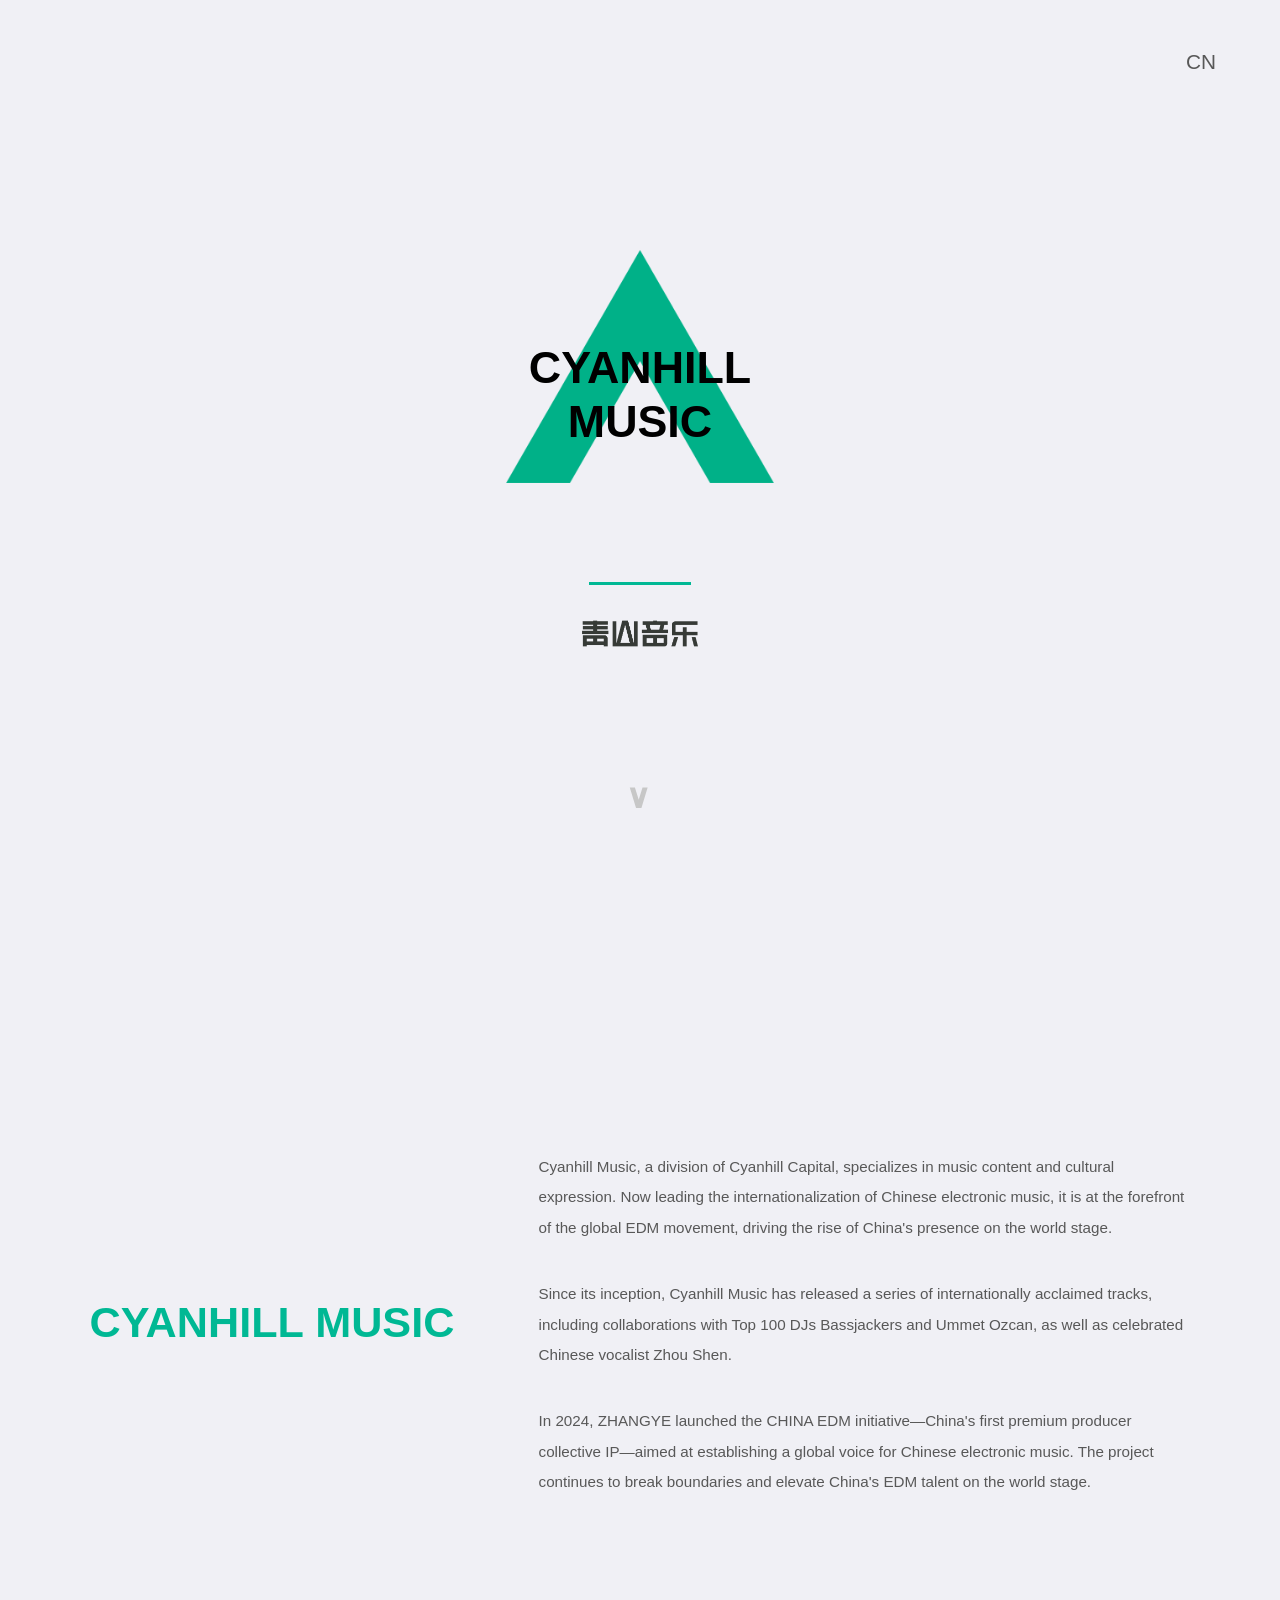
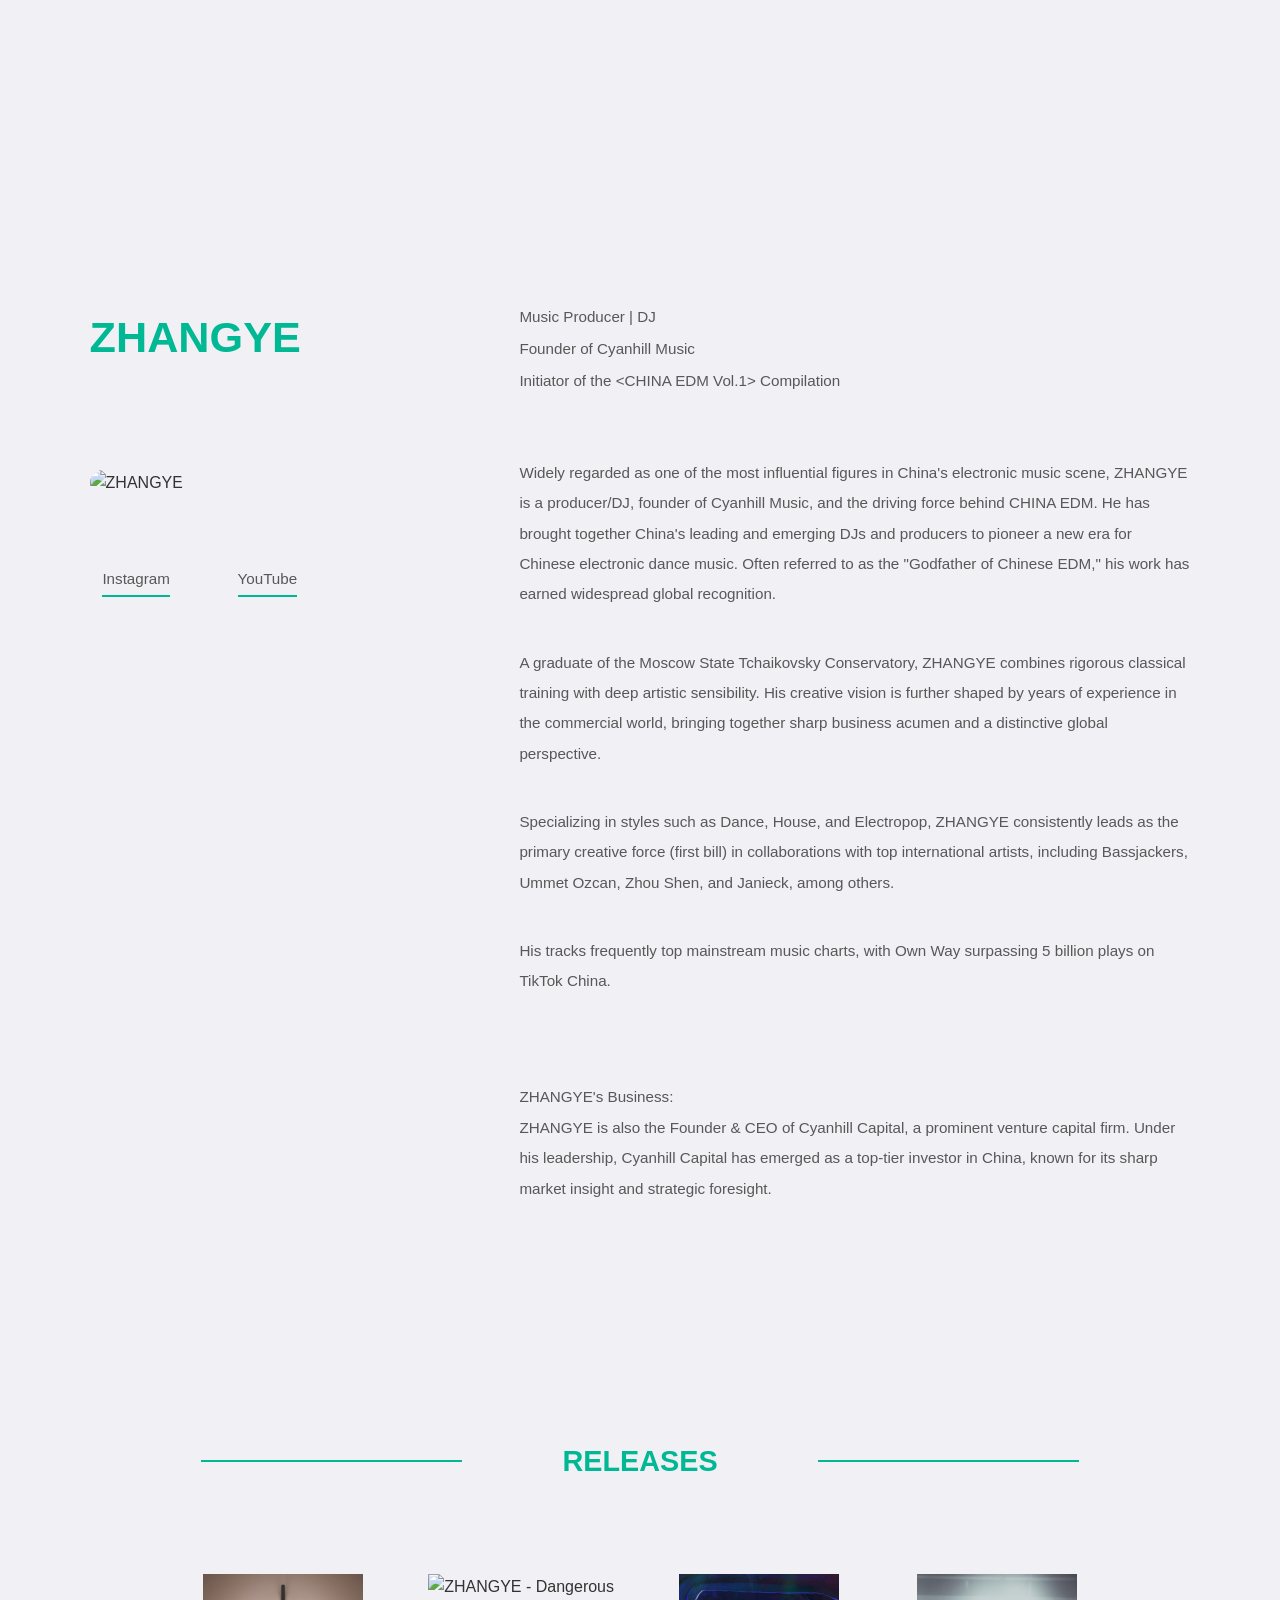
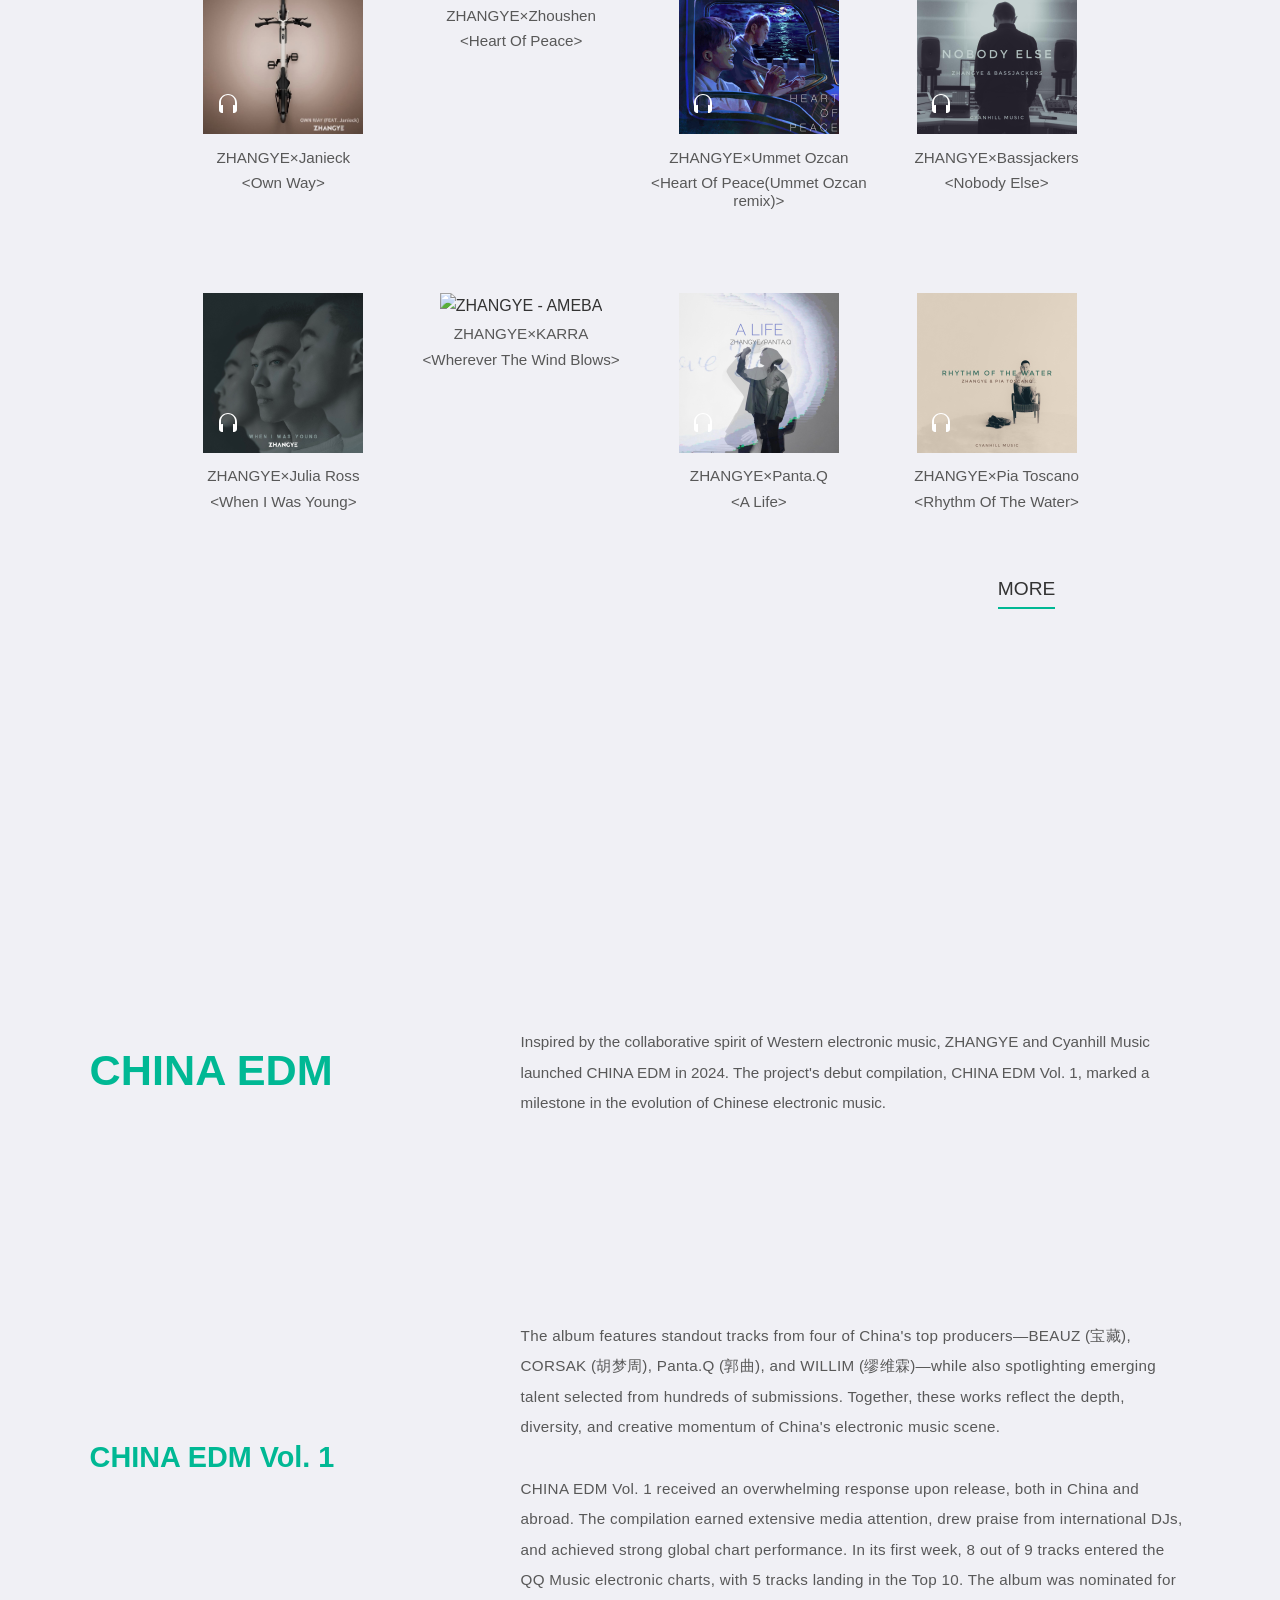
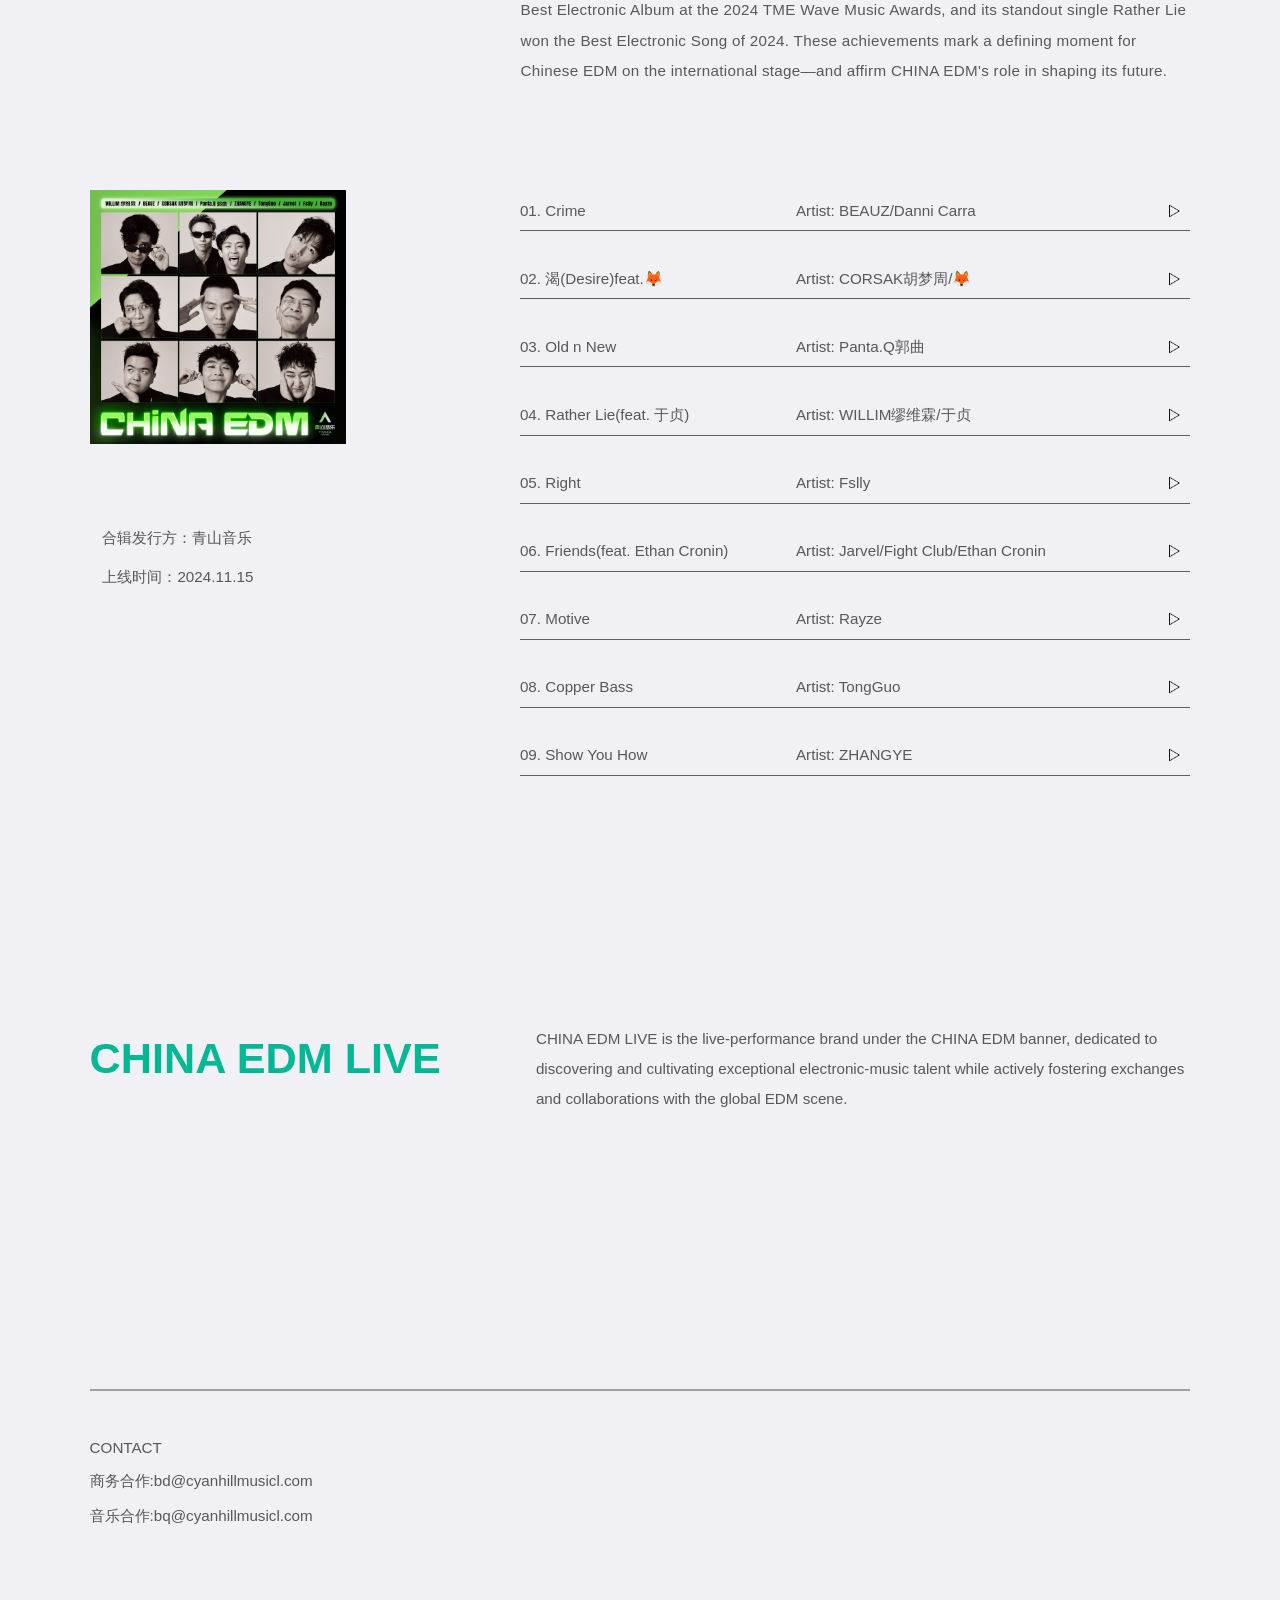
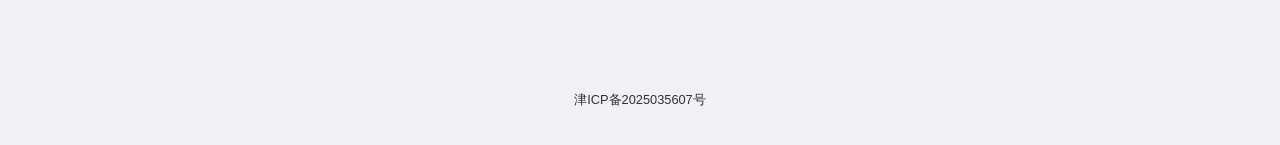
==== en.html @ 2801066f "update html fonts" ====
<!DOCTYPE html>
<html lang="en">
<head>
    <meta charset="UTF-8">
    <meta name="viewport" content="width=device-width, initial-scale=1.0">
    <title>CYANHILL MUSIC</title>
    <!-- 添加更全面的中文粗体字体，确保移动端显示效果 -->
  
    <link rel="stylesheet" href="styles.css?v=1.1">
    <style>
        .about-text p,
        .profile-description p,
        .profile-location p,
        .profile-details p,
        .china-edm-description p,
        .vol-description p,
        .live-description p {
            text-align: left;
        }
    </style>
    <script src="https://unpkg.com/feather-icons"></script>
    <script>
        let currentAudio = null;
        let currentPlayButton = null;
        let currentReleaseItem = null;
        
        function togglePlayPause(button, musicPath) {
            let icon = button.querySelector('i');
            
            // 如果找不到i元素，说明已经被feather替换为SVG了
            if (!icon) {
                console.log('Icon not found, recreating...');
                button.innerHTML = '<i data-feather="play"></i>';
                feather.replace();
                icon = button.querySelector('i') || button.querySelector('svg');
            }
            
            if (!icon) {
                console.log('Error: Could not find or create icon element');
                return;
            }
            
            const currentIcon = icon.getAttribute ? icon.getAttribute('data-feather') : 'play';
            
            // 如果点击的是当前正在播放的按钮
            if (currentAudio && currentPlayButton === button) {
                if (currentAudio.paused) {
                    // 恢复播放
                    currentAudio.play().then(() => {
                        button.innerHTML = '<i data-feather="pause"></i>';
                        feather.replace();
                    }).catch(error => {
                        console.log('播放失败:', error);
                        alert('Audio file not found or failed to load');
                        resetButton(button);
                    });
                } else {
                    // 暂停播放
                    currentAudio.pause();
                    button.innerHTML = '<i data-feather="play"></i>';
                    feather.replace();
                }
                return;
            }
            
            // 停止当前播放的音乐并重置之前的按钮
            if (currentAudio) {
                currentAudio.pause();
                if (currentPlayButton) {
                    resetButton(currentPlayButton);
                }
                if (currentReleaseItem) {
                    resetReleaseItem(currentReleaseItem);
                }
            }
            
            // 播放新的音乐
            currentAudio = new Audio(musicPath);
            currentPlayButton = button;
            
            currentAudio.play().then(() => {
                // 播放成功，更新按钮为暂停状态
                button.innerHTML = '<i data-feather="pause"></i>';
                feather.replace();
            }).catch(error => {
                console.log('播放失败:', error);
                alert('Audio file not found or failed to load');
                resetButton(button);
                currentAudio = null;
                currentPlayButton = null;
            });
            
            // 音乐结束后重置按钮
            currentAudio.addEventListener('ended', function() {
                resetButton(currentPlayButton);
                if (currentReleaseItem) {
                    resetReleaseItem(currentReleaseItem);
                }
                currentAudio = null;
                currentPlayButton = null;
                currentReleaseItem = null;
            });
        }
        
        function resetButton(button) {
            if (button) {
                button.innerHTML = '<i data-feather="play"></i>';
                feather.replace();
            }
        }
        
        // 修改后的playMusic函数，专门处理release section的play-button
        function playMusic(musicPath) {
            console.log('playMusic called with:', musicPath);
            
            // 查找包含此音频路径的release元素
            const playButtons = document.querySelectorAll('.release-item .play-button');
            let targetReleaseElement = null;
            let targetPlayButton = null;
            
            playButtons.forEach(button => {
                const onclickAttr = button.getAttribute('onclick');
                if (onclickAttr && onclickAttr.includes(musicPath)) {
                    targetReleaseElement = button.closest('.release-item');
                    targetPlayButton = button;
                }
            });
            
            if (targetPlayButton) {
                // 如果点击的是当前正在播放的歌曲
                if (currentAudio && currentReleaseItem === targetReleaseElement) {
                    if (currentAudio.paused) {
                        // 恢复播放
                        currentAudio.play().then(() => {
                            targetPlayButton.classList.add('playing');
                        }).catch(error => {
                            console.log('播放失败:', error);
                            alert('Audio file not found or failed to load');
                            targetPlayButton.classList.remove('playing');
                        });
                    } else {
                        // 暂停播放
                        currentAudio.pause();
                        targetPlayButton.classList.remove('playing');
                    }
                    return;
                }
                
                // 停止当前播放的音乐并重置状态
                if (currentAudio) {
                    currentAudio.pause();
                    if (currentPlayButton) {
                        resetButton(currentPlayButton);
                        currentPlayButton = null;
                    }
                    if (currentReleaseItem) {
                        resetReleaseItem(currentReleaseItem);
                    }
                }
                
                // 播放新的音乐
                currentAudio = new Audio(musicPath);
                currentReleaseItem = targetReleaseElement;
                currentPlayButton = null; // 清除album按钮引用
                
                currentAudio.play().then(() => {
                    // 播放成功，添加playing类
                    targetPlayButton.classList.add('playing');
                }).catch(error => {
                    console.log('播放失败:', error);
                    alert('Audio file not found or failed to load');
                    targetPlayButton.classList.remove('playing');
                    currentAudio = null;
                    currentReleaseItem = null;
                });
                
                // 音乐结束后重置状态
                currentAudio.addEventListener('ended', function() {
                    if (targetPlayButton) {
                        targetPlayButton.classList.remove('playing');
                    }
                    currentAudio = null;
                    currentReleaseItem = null;
                });
            } else {
                console.log('No release element found, using fallback logic');
                // 如果不是release部分的音乐，使用原来的逻辑
                if (currentAudio) {
                    currentAudio.pause();
                    if (currentPlayButton) {
                        resetButton(currentPlayButton);
                    }
                    if (currentReleaseItem) {
                        resetReleaseItem(currentReleaseItem);
                    }
                }
                
                currentAudio = new Audio(musicPath);
                currentAudio.play().catch(error => {
                    console.log('播放失败:', error);
                    alert('Audio file not found or failed to load');
                });
                
                currentAudio.addEventListener('ended', function() {
                    currentAudio = null;
                });
            }
        }
        
        function resetReleaseItem(releaseElement) {
            if (releaseElement) {
                const playBtn = releaseElement.querySelector('.play-button');
                if (playBtn) {
                    playBtn.classList.remove('playing');
                }
            }
        }
        
        function stopMusic() {
            if (currentAudio) {
                currentAudio.pause();
                if (currentPlayButton) {
                    resetButton(currentPlayButton);
                }
                if (currentReleaseItem) {
                    resetReleaseItem(currentReleaseItem);
                }
                currentAudio = null;
                currentPlayButton = null;
                currentReleaseItem = null;
            }
        }
    </script>
    <script>
        // 初始化Feather Icons
        document.addEventListener('DOMContentLoaded', function() {
            feather.replace();
        });
    </script>
</head>
<body>
    <!-- Section 1: Hero Section -->
    <section class="hero-section">
        <div class="language-toggle" onclick="window.location.href='index.html'">CN</div>
        <div class="hero-content">
            <div class="logo">
                <div class="logo-container">
                    <img src="./images/三角形.png" alt="CYANHILL MUSIC" class="logo-main-image">
                    <div class="logo-text-overlay">CYANHILL<br> MUSIC</div>
                </div>
                <div class="green-line"></div>
                <img src="./images/qingshan-music.png" alt="青山音乐" class="hero-subtitle-image">
            </div>
            <div class="scroll-indicator"></div>
        </div>
    </section>

    <!-- Section 2: About CYANHILL MUSIC -->
    <section class="about-section">
        <div class="container">
            <div class="about-content">
                <h2 class="section-title">CYANHILL MUSIC</h2>
                <div class="about-text">
                    <p>Cyanhill Music, a division of Cyanhill Capital, specializes in music content and cultural expression. Now leading the internationalization of Chinese electronic music, it is at the forefront of the global EDM movement, driving the rise of China's presence on the world stage.</p>
                    <p>Since its inception, Cyanhill Music has released a series of internationally acclaimed tracks, including collaborations with Top 100 DJs Bassjackers and Ummet Ozcan, as well as celebrated Chinese vocalist Zhou Shen.</p>
                    <p>In 2024, ZHANGYE launched the CHINA EDM initiative—China's first premium producer collective IP—aimed at establishing a global voice for Chinese electronic music. The project continues to break boundaries and elevate China's EDM talent on the world stage.</p>
                </div>
            </div>
        </div>
    </section>

    <!-- Section 3: ZHANGYE Profile -->
    <section class="profile-section">
        <div class="container">
            <div class="profile-content">
                <div class="profile-left">
                    <div class="profile-left-content">
                        <h2 class="section-title">ZHANGYE</h2>
                        <div class="profile-roles">
                            <p class="profile-role">Music Producer | DJ</p>
                            <p class="profile-role">Founder of Cyanhill Music</p>
                            <p class="profile-role">Initiator of the &lt;CHINA EDM Vol.1&gt; Compilation</p>
                        </div>
                        <div class="profile-nav">
                            <button class="nav-btn active" onclick="window.open('https://www.instagram.com/zhangye_official?utm_source=ig_web_button_share_sheet&igsh=ZDNlZDc0MzIxNw==', '_blank'); return false;">Instagram</button>
                            <button class="nav-btn" onclick="window.open('https://youtube.com/@zhangye8257?si=OI0kbJSW-k56eWnn', '_blank'); return false;">YouTube</button>
                        </div>
                        </div>
                        <div class="profile-image-container">
                            <img src="./images/创始人照片.jpeg" alt="ZHANGYE" class="profile-image">
                            <div class="profile-nav">
                                <button class="nav-btn active" onclick="window.open('https://www.instagram.com/zhangye_official?utm_source=ig_web_button_share_sheet&igsh=ZDNlZDc0MzIxNw==', '_blank'); return false;">Instagram</button>
                                <button class="nav-btn" onclick="window.open('https://youtube.com/@zhangye8257?si=OI0kbJSW-k56eWnn', '_blank'); return false;">YouTube</button>
                            </div>
                    </div>
                </div>
                <div class="profile-right">
                    <div class="profile-info">
                        <p class="profile-role">Music Producer | DJ</p>
                        <p class="profile-title">Founder of Cyanhill Music</p>
                        <p class="profile-subtitle">Initiator of the &lt;CHINA EDM Vol.1&gt; Compilation</p>
                    </div>
                    <div class="profile-description">
                        <p>Widely regarded as one of the most influential figures in China's electronic music scene, ZHANGYE is a producer/DJ, founder of Cyanhill Music, and the driving force behind CHINA EDM. He has brought together China's leading and emerging DJs and producers to pioneer a new era for Chinese electronic dance music. Often referred to as the "Godfather of Chinese EDM," his work has earned widespread global recognition.</p>
                        <p>A graduate of the Moscow State Tchaikovsky Conservatory, ZHANGYE combines rigorous classical training with deep artistic sensibility. His creative vision is further shaped by years of experience in the commercial world, bringing together sharp business acumen and a distinctive global perspective.</p>
                        <p>Specializing in styles such as Dance, House, and Electropop, ZHANGYE consistently leads as the primary creative force (first bill) in collaborations with top international artists, including Bassjackers, Ummet Ozcan, Zhou Shen, and Janieck, among others.</p>
                        <p>His tracks frequently top mainstream music charts, with Own Way surpassing 5 billion plays on TikTok China.</p>
                    </div>
                    <div class="profile-footer">
                        <p class="profile-location">ZHANGYE's Business:</p>
                        <p class="profile-details">ZHANGYE is also the Founder & CEO of Cyanhill Capital, a prominent venture capital firm. Under his leadership, Cyanhill Capital has emerged as a top-tier investor in China, known for its sharp market insight and strategic foresight.</p>
                    </div>
                </div>
            </div>
        </div>
    </section>

    <!-- Section 4: Releases -->
    <section class="releases-section">
        <div class="container">
            <h2 class="section-title centered">RELEASES</h2>
            <div class="releases-grid">
                <!-- Top Row -->
                <div class="release-item">
                    <div class="release-image">
                        <img src="./images/own way.jpg" alt="ZHANGYE - Capella">
                        <div class="play-button" onclick="playMusic('./music/Own Way .mp3')"></div>
                    </div>
                    <div class="release-info">
                        <p class="artist">ZHANGYE×Janieck</p>
                        <p class="track">&lt;Own Way&gt</p>
                    </div>
                </div>
                <div class="release-item">
                    <div class="release-image">
                        <img src="./images/heart of peace.png" alt="ZHANGYE - Dangerous">
                        <div class="play-button" onclick="playMusic('./music/HEART OF PEACE.mp3')"></div>
                    </div>
                    <div class="release-info">
                        <p class="artist">ZHANGYE×Zhoushen</p>
                        <p class="track">&lt;Heart Of Peace&gt</p>
                    </div>
                </div>
                <div class="release-item">
                    <div class="release-image">
                        <img src="./images/remix heart of peace.jpeg" alt="ZHANGYE - Universe Ocean">
                        <div class="play-button" onclick="playMusic('./music/Heart Of Peace (Ummet Ozcan Remix) .mp3')"></div>
                    </div>
                    <div class="release-info">
                        <p class="artist">ZHANGYE×Ummet Ozcan</p>
                        <p class="track">&lt;Heart Of Peace(Ummet Ozcan remix)&gt</p>
                    </div>
                </div>
                <div class="release-item">
                    <div class="release-image">
                        <img src="./images/nobody else.JPEG" alt="ZHANGYE - Blackjazz">
                        <div class="play-button" onclick="playMusic('./music/Nobody Else .mp3')"></div>
                    </div>
                    <div class="release-info">
                        <p class="artist">ZHANGYE×Bassjackers</p>
                        <p class="track">&lt;Nobody Else&gt</p>
                    </div>
                </div>
                <!-- Bottom Row -->
                <div class="release-item">
                    <div class="release-image">
                        <img src="./images/whenIwasyoung.jpeg" alt="ZHANGYE - Club Tech">
                        <div class="play-button" onclick="playMusic('./music/WHEN I WAS YOUNG .mp3')"></div>
                    </div>
                    <div class="release-info">
                        <p class="artist">ZHANGYE×Julia Ross</p>
                        <p class="track">&lt;When I Was Young&gt</p>
                    </div>
                </div>
                <div class="release-item">
                    <div class="release-image">
                        <img src="./images/whenever the wind blows.png" alt="ZHANGYE - AMEBA">
                        <div class="play-button" onclick="playMusic('./music/WHEREVER THE WIND BLOWS .mp3')"></div>
                    </div>
                    <div class="release-info">
                        <p class="artist">ZHANGYE×KARRA</p>
                        <p class="track">&lt;Wherever The Wind Blows&gt</p>
                    </div>
                </div>
                <div class="release-item">
                    <div class="release-image">
                        <img src="./images/a life.JPEG" alt="ZHANGYE - Karol">
                        <div class="play-button" onclick="playMusic('./music/A Life .mp3')"></div>
                    </div>
                    <div class="release-info">
                        <p class="artist">ZHANGYE×Panta.Q</p>
                        <p class="track">&lt;A Life&gt</p>
                    </div>
                </div>
                <div class="release-item">
                    <div class="release-image">
                        <img src="./images/water.JPEG" alt="ZHANGYE - Big Treasure">
                        <div class="play-button" onclick="playMusic('./music/Rhythm Of The Water .mp3')"></div>
                    </div>
                    <div class="release-info">
                        <p class="artist">ZHANGYE×Pia Toscano</p>
                        <p class="track">&lt;Rhythm Of The Water&gt</p>
                    </div>
                </div>
            </div>
            <div class="more-button">
                <a href="https://open.spotify.com/artist/1sZntnf0HWP0Rx392NSPwW?si=aU8O3Qt7RT2d6zj3z_BNbw" class="more-link" target="_blank" rel="noopener">MORE</a>
            </div>
        </div>
    </section>

    <!-- Section 5: CHINA EDM -->
    <section class="china-edm-section">
        <div class="container">
            <div class="china-edm-content">
                <div class="china-edm-left">
                    <h2 class="section-title">CHINA EDM</h2>
                </div>
                <div class="china-edm-right">
                    <div class="china-edm-description">
                        <p>Inspired by the collaborative spirit of Western electronic music, ZHANGYE and Cyanhill Music launched CHINA EDM in 2024. The project's debut compilation, CHINA EDM Vol. 1, marked a milestone in the evolution of Chinese electronic music.</p>
                    </div>
                </div>
            </div>
            
            <!-- 移动端专用的专辑信息容器 -->
            <div class="mobile-album-container">
                <div class="mobile-album-left">
                    <h3 class="mobile-vol-title">CHINA EDM Vol. 1</h3>
                    <div class="mobile-album-info">
                        <p>合辑发行方：青山音乐</p>
                        <p>上线时间：2024.11.15</p>
                    </div>
                </div>
                <div class="mobile-album-right">
                    <img src="./images/CHINA EDM 专辑封面.jpg" alt="CHINA EDM Vol.1" class="mobile-album-image">
                </div>
            </div>
            
            <div class="china-edm-vol-content">
                <div class="china-edm-vol-left">
                    <h3 class="vol-title">CHINA EDM Vol. 1</h3>
                </div>
                <div class="china-edm-vol-right">
                    <div class="vol-description">
                        <p>The album features standout tracks from four of China's top producers—BEAUZ (宝藏), CORSAK (胡梦周), Panta.Q (郭曲), and WILLIM (缪维霖)—while also spotlighting emerging talent selected from hundreds of submissions. Together, these works reflect the depth, diversity, and creative momentum of China's electronic music scene.</p>
                        <p>CHINA EDM Vol. 1 received an overwhelming response upon release, both in China and abroad. The compilation earned extensive media attention, drew praise from international DJs, and achieved strong global chart performance. In its first week, 8 out of 9 tracks entered the QQ Music electronic charts, with 5 tracks landing in the Top 10. The album was nominated for Best Electronic Album at the 2024 TME Wave Music Awards, and its standout single Rather Lie won the Best Electronic Song of 2024. These achievements mark a defining moment for Chinese EDM on the international stage—and affirm CHINA EDM's role in shaping its future.</p>
                    </div>
                </div>
            </div>
            
            <div class="album-section">
                <div class="album-left">
                    <div class="album-cover">
                        <img src="./images/CHINA EDM 专辑封面.jpg" alt="CHINA EDM Vol.1" class="album-image">
                    </div>
                    <div class="album-info">
                         <p class="album-label">合辑发行方：青山音乐</p>                   
                        <p class="album-date">上线时间：2024.11.15</p>
                    </div>
                </div>
                <div class="album-right">
                    <div class="track-list">
                        <div class="track-item">
                            <span class="track-number">01. Crime</span>
                            <span class="track-artist">Artist: BEAUZ/Danni Carra</span>
                            <button class="play-btn" onclick="togglePlayPause(this, './music/01.Crime丨BEAUZ.mp3')"><i data-feather="play"></i></button>
                        </div>
                        <div class="track-item">
                            <span class="track-number">02. 渴(Desire)feat.&#129418;</span>
                            <span class="track-artist">Artist: CORSAK胡梦周/&#129418;</span>
                            <button class="play-btn" onclick="togglePlayPause(this, './music/02.渴丨胡梦周.mp3')"><i data-feather="play"></i></button>
                        </div>
                        <div class="track-item">
                            <span class="track-number">03. Old n New</span>
                            <span class="track-artist">Artist: Panta.Q郭曲</span>
                            <button class="play-btn" onclick="togglePlayPause(this, './music/03.Old n New丨Panta.Q郭曲.mp3')"><i data-feather="play"></i></button>
                        </div>
                        <div class="track-item">
                            <span class="track-number">04. Rather Lie(feat. 于贞)</span>
                            <span class="track-artist">Artist: WILLIM缪维霖/于贞</span>
                            <button class="play-btn" onclick="togglePlayPause(this, './music/04.Rather Lie丨缪维霖_于贞.mp3')"><i data-feather="play"></i></button>
                        </div>
                        <div class="track-item">
                            <span class="track-number">05. Right</span>
                            <span class="track-artist">Artist: Fslly</span>
                            <button class="play-btn" onclick="togglePlayPause(this, './music/05.Right丨Fslly.mp3')"><i data-feather="play"></i></button>
                        </div>
                        <div class="track-item">
                            <span class="track-number">06. Friends(feat. Ethan Cronin)</span>
                            <span class="track-artist">Artist: Jarvel/Fight Club/Ethan Cronin</span>
                            <button class="play-btn" onclick="togglePlayPause(this, './music/06.Friends丨Jarvel_Fight Club_Ethan Cronin.mp3')"><i data-feather="play"></i></button>
                        </div>
                        <div class="track-item">
                            <span class="track-number">07. Motive</span>
                            <span class="track-artist">Artist: Rayze</span>
                            <button class="play-btn" onclick="togglePlayPause(this, './music/07.Motive丨Rayze .mp3')"><i data-feather="play"></i></button>
                        </div>
                        <div class="track-item">
                            <span class="track-number">08. Copper Bass</span>
                            <span class="track-artist">Artist: TongGuo</span>
                            <button class="play-btn" onclick="togglePlayPause(this, './music/08.Copper Bass丨TongGuo .mp3')"><i data-feather="play"></i></button>
                        </div>
                        <div class="track-item">
                            <span class="track-number">09. Show You How</span>
                            <span class="track-artist">Artist: ZHANGYE</span>
                            <button class="play-btn" onclick="togglePlayPause(this, './music/09.Show You How丨ZHANGYE .mp3')"><i data-feather="play"></i></button>
                        </div>
                    </div>
                </div>
            </div>
        </div>
    </section>

    <!-- Section 6: CHINA EDM LIVE -->
    <section class="china-edm-live-section">
        <div class="container">
            <div class="china-edm-live-content">
                <div class="china-edm-live-left">
                    <h2 class="section-title">CHINA EDM LIVE</h2>
                </div>
                <div class="china-edm-live-right">
                    <div class="live-description">
                        <p>CHINA EDM LIVE is the live-performance brand under the CHINA EDM banner, dedicated to discovering and cultivating exceptional electronic-music talent while actively fostering exchanges and collaborations with the global EDM scene.</p>
                    </div>
                </div>
            </div>
            <div class="contact-section">
                <div class="contact-left"></div>
                <div class="contact-right">
                    <div class="contact-info">
                        <h3>CONTACT</h3>
                        <p class="contact-item">商务合作:bd@cyanhillmusicl.com</p>
                        <p class="contact-item">音乐合作:bq@cyanhillmusicl.com</p>
                    </div>
                </div>
            </div>
             <!-- Add ICP filing number footer -->
            <div class="icp-footer">
                <p>津ICP备2025035607号</p>
            </div>
        </div>
    </section>
</body>
</html>
---- styles.css ----
* {
    margin: 0;
    padding: 0;
    box-sizing: border-box;
}

body {
    font-family: "Microsoft YaHei", "微软雅黑", -apple-system, BlinkMacSystemFont, "Segoe UI", Roboto, "Helvetica Neue", Arial, sans-serif;
    line-height: 1.6;
    color: #333;
    background-color: #F0F0F5;
}

.container {
    max-width: calc(100vw - 14vw); /* 总宽度减去左右各7vw的margin */
    margin: 0 7vw; /* 固定左右各7vw的margin */
    padding: 0; /* 移除内部padding，使用margin控制 */
}



/* Section 1: Hero Section */
.hero-section {
    height: 100vh;
    background-color: #F0F0F5;
    display: flex;
    align-items: center;
    justify-content: center;
    position: relative;
}

.language-toggle {
    position: absolute;
    top: 5vh;
    right: 5vw;
    color: #585858;
    cursor: pointer;
    font-size: 1.3rem;
    font-weight: normal;
}

.hero-content {
    text-align: center;
    display: flex;
    flex-direction: column;
    align-items: center;
    gap: 3vh;
    margin-top: 13.5vh; /* 从-8vh调整为2vh，向下移动10% */
}

.logo {
    display: flex;
    flex-direction: column;
    align-items: center;
    gap: 2vh;
}

.logo-container {
    position: relative;
    display: inline-block;
}

.logo-main-image {
    width: 21vw;
    /* max-width: 400px;
    min-width: 250px; */
    height: auto;
    object-fit: contain;
    display: block;
}

.logo-text-overlay {
    position: absolute;
    top: 62%;
    left: 50%;
    transform: translate(-50%, -50%);
    color: #000000;
    font-family: "Microsoft YaHei", "微软雅黑", Arial, sans-serif;
    font-size: 3.5vw;
    font-weight: 900; /* 加粗 */
    text-align: center;
    letter-spacing: 0vw; 
    line-height: 1.2;
    z-index: 2;
    pointer-events: none;
    white-space: nowrap;
}

.green-line {
    width: 8vw;
    height: 0.3vh;
    background-color: #00b894;
    margin-top: 9vh;
    margin-bottom: 1.5vh;
}

.hero-subtitle-image {
    width: 9vw;
    height: auto;
    object-fit: contain;
}

.scroll-indicator {
    position: relative;
    font-size: 2rem;
    color: transparent;
    animation: bounce 2s infinite;
    margin-top: 10.5vh;
    display: inline-block;
    left: -1vw;
}

.scroll-indicator::before {
    content: "∨";
    position: absolute;
    top: 0;
    left: 0;
    color: #c7c7c7;
    -webkit-text-stroke: 2px #c7c7c7;
}

.scroll-indicator::after {
    content: "∨";
    position: absolute;
    top: 0;
    left: 0;
    color: #c7c7c7;
}

@keyframes bounce {
    0%, 20%, 50%, 80%, 100% {
        transform: translateY(0);
    }
    40% {
        transform: translateY(-10px);
    }
    60% {
        transform: translateY(-5px);
    }
}



/* Section 2: About Section */
.about-section {
    padding: 28vh 0;
    background-color: #F0F0F5;
}

.about-content {
    display: flex;
    gap: 3%;
    align-items: center; /* 从flex-start改为center，使标题上下居中 */
}

.section-title {
    font-size: 2.7rem;
    font-weight: bold;
    font-family: "Microsoft YaHei", "微软雅黑", Arial, sans-serif;
    color: #00b894;
    margin-bottom: 40px;
    min-width: 28%;
    flex-shrink: 0;
    letter-spacing: 0;
}

/* Unified left alignment for all right-side content */
.about-text,
.profile-right,
.china-edm-right,
.china-edm-vol-right,
.album-right,
.china-edm-live-right,
.contact-right {
    padding-left: 4vw; /* 恢复为0，避免额外的左边距 */
    padding-right: 0;
    margin-left: 0;
    margin-right: 0;

}

.about-text {
    flex: 1;
    text-align: left;
    
}

.about-text p {
    margin-bottom: 4vh;
    color: #585858;
    line-height: 2;
    font-size: 0.95rem;
     font-family: "Noto Sans SC", "PingFang SC", "Helvetica Neue", Arial, sans-serif;
    font-weight: 300;
}
/* Section 3: Profile Section */
.profile-section {
    padding: 13vh 0;
    background-color: #F0F0F5;
}

.profile-content {
    display: flex;
    gap: 5vw;
    align-items: flex-start;
}

.profile-left {
    min-width: 28%;
    flex-shrink: 0;
}


.profile-left-content {
    /* Desktop: hide roles and nav in left content */
}

.profile-roles {
    display: none; /* Hide on desktop */
}

.profile-left-content .profile-nav {
    display: none; /* Hide on desktop */
}

.profile-name {
    font-size: 3.5rem;
    font-weight: bold;
    color: #00b894;
   
}

.profile-image-container {
    position: relative;
}

.profile-image {
    width: 21.5vw;
   
    height: auto;
    aspect-ratio: 1/0.99;
    object-fit: cover;
    object-position: top;
    margin-bottom: 4vh;
    border-radius: 22px;
    margin-top: 6.5vh; /* 向下移动2vh */
}

.profile-nav {
    display: flex;
    gap: 10px;
    margin-top: 3.3vh;
    margin-left:1vw;
}

.nav-btn {
    background: none;
    border: none;
    color: #585858;
    cursor: pointer;
    padding: 8px 0;
    font-size: 0.95rem;
    text-decoration: none;
    border-bottom: 2px solid #00b894;
    margin-right: 4.5vw;
    transition: all 0.3s ease;
}

.nav-btn.active {
    color: #585858;
    border-bottom: 2px solid #00b894;
}

.nav-btn:hover {
    color: #00b894;
}

.profile-right {
    flex: 1;
    text-align: left;
    margin-left: 0.5vw;
    width: 68%;
    
}

.profile-info {
    margin-bottom: 30px;
}

.profile-role {
    font-size: 0.95rem;
    line-height: 1.8;
    color: #585858;
    margin-bottom: 5px;
     font-family: "Noto Sans SC", "PingFang SC", "Helvetica Neue", Arial, sans-serif;
    font-weight: 300;
}

.profile-title {
    font-size: 0.95rem;
    line-height: 1.8;
    font-weight: normal;
    color: #585858;
     font-family: "Noto Sans SC", "PingFang SC", "Helvetica Neue", Arial, sans-serif;
    font-weight: 300;
    margin-bottom: 5px;
}

.profile-subtitle {
    font-size: 0.95rem;
    line-height: 1.8;
    color: #585858;
     font-family: "Noto Sans SC", "PingFang SC", "Helvetica Neue", Arial, sans-serif;
    font-weight: 300;
    margin-bottom: 20px;
}

.profile-description {
    margin-top: 7vh;
    margin-bottom: 9.5vh;
}

.profile-description p {
    margin-bottom: 4.7vh;
    color: #585858;
    font-size: 0.95rem;
    line-height: 2;
    margin-bottom: 4.2vh;
     font-family: "Noto Sans SC", "PingFang SC", "Helvetica Neue", Arial, sans-serif;
    font-weight: 300;
}

.profile-location {
    font-weight: 300;
    font-size: 0.95rem;
    line-height: 2;
     font-family: "Noto Sans SC", "PingFang SC", "Helvetica Neue", Arial, sans-serif;
    color: #585858;
}

.profile-details {
    color: #585858;
    font-size: 0.95rem;
    line-height: 2;
     font-family: "Noto Sans SC", "PingFang SC", "Helvetica Neue", Arial, sans-serif;
    font-weight: 300;
}

/* Section 4: Releases Section */
.releases-section {
    padding: 13vh 0;
    background-color: #F0F0F5;
}

.section-title.centered {
    text-align: center;
    color: #00b894;
    font-size: 1.8rem;
    font-weight: bold;
    font-family: "Microsoft YaHei", "微软雅黑", Arial, sans-serif;
    margin-bottom: 10vh;
    position: relative;
    display: flex;
    align-items: center;
    justify-content: center;
    gap: 100px;
}

.section-title.centered::before,
.section-title.centered::after {
    content: '';
    flex: 1;
    height: 2px;
    background-color: #00b894;
    max-width: 20.4vw;
}

.releases-grid {
    display: grid;
    grid-template-columns: repeat(4, 1fr);
    gap: 5vw 1vh; /* 列间距5vw，行间距2.5vh，减小上下间距 */
    margin-bottom: 5vh;
    margin-left: 6.2vw;
    margin-right: 6.2vw;
}

.release-item {
    text-align: center;
}

.release-image {
    position: relative;
    margin-bottom: 2px;
    cursor: pointer;
    transition: transform 0.3s ease;
    overflow: hidden;
}

.release-image:hover {
    transform: scale(1.02);
}

.release-image img {
    width: 70%;
    object-fit: contain;
    /* background: #f5f5f5; */
}

/* 将play-button移到headphone-icon位置，使用耳机图标 */
.play-button {
    position: absolute;
    bottom: 2.5vh;
    left: 3.5vw;
    width: 28px;
    height: 28px;
    background-color: transparent;
    color: white;
    border-radius: 50%;
    display: flex;
    align-items: center;
    justify-content: center;
    cursor: pointer;
    transition: all 0.3s ease;
    z-index: 2;
    opacity: 1; /* 始终显示 */
}

.play-button:hover {
    background-color: rgba(255, 255, 255, 0.2);
    transform: scale(1.1);
}

.play-button::before {
    content: '';
    width: 24px;
    height: 24px;
    background-image: url('data:image/svg+xml,<svg xmlns="http://www.w3.org/2000/svg" fill="white" viewBox="0 0 24 24"><path d="M12 1c-4.97 0-9 4.03-9 9v7c0 1.66 1.34 3 3 3h1v-8H6c-1.66 0-3 1.34-3 3v1c0-.55.45-1 1-1h1V9c0-3.87 3.13-7 7-7s7 3.13 7 7v6h1c.55 0 1 .45 1 1v-1c0-1.66-1.34-3-3-3h-1v8h1c1.66 0 3-1.34 3-3v-7c0-4.97-4.03-9-9-9z"/></svg>');
    background-size: contain;
    background-repeat: no-repeat;
    transition: all 0.3s ease;
}

/* 播放状态时显示暂停图标 */
.play-button.playing::before {
    background-image: url('data:image/svg+xml,<svg xmlns="http://www.w3.org/2000/svg" fill="white" viewBox="0 0 24 24"><path d="M6 19h4V5H6v14zm8-14v14h4V5h-4z"/></svg>');
}

/* 删除headphone-icon */

.release-image:hover .play-button {
    opacity: 1;
}

.release-info .artist {
    /* font-weight: 500; */
    color: #585858;
    margin-bottom: 3px;
    font-size: 0.95rem;
    line-height: 1.8;
     font-family: "Noto Sans SC", "PingFang SC", "Helvetica Neue", Arial, sans-serif;
    font-weight: 300;
}

.release-info .track {
    color: #585858;
    font-size: 0.95rem;
    line-height: 1.2;
    margin-top: 0;
    white-space: wrap;
    overflow: hidden;
    text-overflow: ellipsis;
    max-width: 100%;
    display: block;
    margin-bottom: 2vh;
     font-family: "Noto Sans SC", "PingFang SC", "Helvetica Neue", Arial, sans-serif;
    font-weight: 300;
}

.more-button {
    text-align: right;
    margin-top: 3.5vh;
    margin-right: 15vh; /* 使用负margin向左移动 */
}

.more-link {
    display: inline-block;
    color: #333;
    text-decoration: none;
    font-size: 1.2rem;
    font-weight: 300;
    border-bottom: 2px solid #00b894;
    padding-bottom: 2px;
    transition: all 0.3s ease;
}

.more-link:hover {
    color: #00b894;
    border-bottom-color: #333;
}

/* Section 5: CHINA EDM Section */
.china-edm-section {
    padding-top: 33.5vh;
    padding-bottom: 0;
    background-color: #F0F0F5;
    
    margin-right: 0;
}

.china-edm-content {
    display: flex;
    gap: 4%;
    align-items: flex-start;
    margin-bottom: 80px;
}

.china-edm-left {
    min-width: 30.5%;
    flex-shrink: 0;
    margin-top: 1vh;
}

.china-edm-right {
    flex: 1;
    text-align: left;
    margin-left: 0;
    width: 68%;
}

.china-edm-description {
    margin-bottom: 0;
}

.china-edm-description p {
    color: #585858;
    line-height: 2;
    font-size: 0.95rem;
    margin-bottom: 0;
     font-family: "Noto Sans SC", "PingFang SC", "Helvetica Neue", Arial, sans-serif;
    font-weight: 300;
}

/* 隐藏移动端专用容器在桌面版 */
.mobile-album-container {
    display: none;
}

.china-edm-vol-content {
    display: flex;
    margin-top: 19.5vh;
    align-items: center; /* 从flex-start改为center，使标题上下居中 */

}

.china-edm-vol-left {
    min-width: 34.5%;
    flex-shrink: 0;
}

.china-edm-vol-right {
    flex: 1;
    text-align: left;
    margin-left: 0;
    width: 65.5%;
}

.vol-title {
    font-size: 1.8rem;
    font-weight: bold;
    font-family: "Microsoft YaHei", "微软雅黑", Arial, sans-serif;
    color: #00b894;
    margin-bottom: 0;
    margin-top: -12vh;
}

.vol-description {
    border-top: none;
    padding-top: 0;
}

.vol-description p {
    color: #585858;
    line-height: 2;
    margin-bottom: 3.5vh;
    font-size: 0.95rem;
    letter-spacing: 0.02em;
     font-family: "Noto Sans SC", "PingFang SC", "Helvetica Neue", Arial, sans-serif;
    font-weight: 300;
}

.vol-description p:last-child {
    margin-bottom: 8.5vh;
}

.album-section {
    display: flex;
    gap: 4%;
    align-items: flex-start;
  
}

.album-left {
    min-width: 28%;
    flex-shrink: 0;

}

.album-cover {
    margin-bottom: 3vh;
    max-width: 15vw;
    
}

.album-image {
    margin-top: 3vh;
    width: 20vw;
    
    height: auto;
    aspect-ratio: 1/0.99;
    object-fit: cover;
    margin-bottom: 5vh;
   
}

.album-info p {
    color: #585858;
    font-size: 0.95rem;
    margin-bottom: 8px;
    margin-left: 1vw;
    line-height: 2;
     font-family: "Noto Sans SC", "PingFang SC", "Helvetica Neue", Arial, sans-serif;
    font-weight: 300;
}

.album-right {
    flex: 1;
    text-align: left;
    margin-left: 2.1vw;
    width: 66%;
}

.track-list {
    border: none;
    border-radius: 0;
    overflow: visible;
    background: transparent;
}

.track-item {
    display: grid;
    grid-template-columns: 2.1fr 2fr 1fr;
    align-items: center;
    padding: 3.5vh 0 0.4vh 0;
    border-bottom: 1px solid #5e5e5e;
    background: transparent;
    transition: background-color 0.3s ease;
    
}

.track-item:last-child {
    border-bottom: 1px solid #5e5e5e;
}

/* .track-item:hover {
    background-color: #f9f9f9;
} */

.track-number {
    color: #585858;
    font-size: 0.95rem;
    text-align: left;
     font-family: "Noto Sans SC", "PingFang SC", "Helvetica Neue", Arial, sans-serif;
    font-weight: 300;
}

.track-artist {
    color: #585858;
    font-size: 0.95rem;
    text-align: flex-start;
     font-family: "Noto Sans SC", "PingFang SC", "Helvetica Neue", Arial, sans-serif;
    font-weight: 300;
}

.play-btn {
    background: transparent;
    border: none;
    color: #999;
    cursor: pointer;
    padding: 0;
    width: 32px;
    height: 32px;
    display: flex;
    align-items: center;
    justify-content: center;
    transition: all 0.3s ease;
    position: relative;
    flex-shrink: 0;
    margin-left: auto;
    font-size: 12px;
}

.play-btn:hover {
    color: #585858;
}

/* Replace track list play button icons with image */
.play-btn svg {
    display: none; /* Hide the SVG icon */
}

.play-btn::before {
    content: '';
    width: 16px;
    height: 16px;
    background-image: url('./images/icons8-play-50.png');
    background-size: contain;
    background-repeat: no-repeat;
    background-position: center;
    display: block;
}

/* Section 6: CHINA EDM LIVE Section */
.china-edm-live-section {

    background-color: #F0F0F5;
    margin-top: 27.5vh;
}

.china-edm-live-content {
    display: flex;
    gap: 4%;
    align-items: flex-start;
    margin-bottom: 80px;
}

.china-edm-live-left {
    min-width: 28%;
    flex-shrink: 0;
}

.china-edm-live-right {
    flex: 1;
    text-align: left;
    margin-left: 0;
    width: 68%;
}

.live-description {
    margin-bottom: 0;
}

.live-description p {
    color: #585858;
    line-height: 2;
    font-size: 0.95rem;
    margin-bottom: 0;
     font-family: "Noto Sans SC", "PingFang SC", "Helvetica Neue", Arial, sans-serif;
    font-weight: 300;
}

.contact-section {
    border-top: 2px solid #a0a0a0;
    margin-top: 28.5vh;
    margin-bottom: 16vh;
}

.contact-left {
    display: none;
}

.contact-right {
    text-align: left;
    margin-left: 0; /* 确保左对齐 */
    padding-left: 0; /* 移除左边距 */
}

.contact-info h3 {
    font-size: 0.95rem;
    font-weight: normal;
    color: #585858;
    margin-top: 5vh;
    margin-bottom: 1vh;
    margin-left: 0;
     font-family: "Noto Sans SC", "PingFang SC", "Helvetica Neue", Arial, sans-serif;
    font-weight: 300;
}

.contact-item {
    color: #585858;
    margin-bottom: 10px;
    font-size: 0.95rem;
    margin-left: 0;
     font-family: "Noto Sans SC", "PingFang SC", "Helvetica Neue", Arial, sans-serif;
    font-weight: 300;
}

/* ICP Footer Styles */
.icp-footer {
    text-align: center;
    margin-bottom: 4vh;
    padding-top: 2vh;
   
}

.icp-footer p {
    font-size: 0.8rem;
    font-family: "Noto Sans SC", "PingFang SC", "Helvetica Neue", Arial, sans-serif;
    font-weight: 300;
    margin: 0;
    line-height: 1.5;
}

/* 移动端响应式设计 */
@media screen and (max-width: 768px) {
    /* 基础样式调整 - 统一左右margin */
    .container {
        
        max-width: calc(100vw - 18vw); /* 总宽度减去左右各7vw的margin */
        margin: 0 9vw; /* 固定左右各7vw的margin */
    }

    /* 移除所有右侧内容的额外padding */
    .about-text,
    .profile-right,
    .china-edm-right,
    .china-edm-vol-right,
    .album-right,
    .china-edm-live-right,
    .contact-right {
        padding-left: 0; /* 移除左边距 */
        padding-right: 0;
        margin-left: 0;
        margin-right: 0;
    }

    /* 统一内容布局 */
    .about-content,
    .profile-content,
    .china-edm-content,
    .china-edm-vol-content,
    .china-edm-live-content,
    .album-section {
        flex-direction: column;
        gap: 20px; /* 减少间距 */
        text-align: center;
    }

    /* 统一文字内容居左 */
    .about-text,
    .profile-right,
    .china-edm-right,
    .china-edm-vol-right,
    .china-edm-live-right {
        width: 100%;
        text-align: left;
    }

    /* Section 1: Hero Section */
.hero-section {
    height: 100vh;
}

.language-toggle {
    top: 4vh;
    right: 12vw;
    font-size: 0.8rem;
    font-weight: 600;
     font-family: "Noto Sans SC", "PingFang SC", "Helvetica Neue", Arial, sans-serif;
}


.logo {
    margin-top: 15.3vh; /* 向下移动20vh */
    gap: 0px;
}

.hero-content {
    gap: 0px;
    margin-top: 0px; 
}
.logo-main-image {
    width: 67vw;
}

.logo-text-overlay {
    font-size: 2.6rem;
    top: 58%;
    transform: translate(-50%, -50%);
    /* 调整为更自然的粗体效果，接近微软雅黑bold */
    font-family: 'Noto Sans SC', 'Source Han Sans SC', "Microsoft YaHei", "微软雅黑", Arial, sans-serif !important;
    font-weight: 700 !important; /* 从900改为700，更接近bold */
    /* 移除过度的描边和阴影效果 */
    text-shadow: 0.1px 0 0 currentColor, -0.1px 0 0 currentColor !important;
}

.green-line {
    width: 25vw;
    height: 2px;
    margin-top: 10vh;
    margin-bottom: 2.5vh;
}

.hero-subtitle-image {
    width: 28vw;
    max-width: 150px;
}

.scroll-indicator {
    margin-top: 22.5vh; /* 调整为5vh以保持合适间距 */
    position: relative;
    font-size: 2rem;
    color: transparent;
    animation: bounce 2s infinite;
    display: inline-block;
    left: -2vw;
    transform: none;
}

/* 所有移动端section样式 */
.about-section,
.profile-section,
.releases-section,
.china-edm-section,
.china-edm-live-section {
    padding: 8vh 0;
}

/* 统一标题样式 */
.section-title,
.vol-title,
.mobile-vol-title {
    font-size: 1.4rem !important; 
    margin-bottom: 5.5vh;
    /* 使用更自然的粗体效果 */
    font-family: 'Noto Sans SC', 'Source Han Sans SC', sans-serif !important;
    font-weight: 700 !important; /* 从900改为700 */
    flex-shrink: 0;
    letter-spacing: 0;
    -webkit-font-smoothing: antialiased; 
    text-rendering: optimizeLegibility;
    /* 使用更轻微的阴影效果 */
    text-shadow: 0.1px 0 0 currentColor, -0.1px 0 0 currentColor !important;
}


/* Releases section 特殊标题样式 */
.section-title.centered {
    font-size: 1rem !important;
    margin-bottom: 30px;
    text-align: center;
    gap: 30px;
    position: relative;
    display: flex;
    align-items: center;
    justify-content: center;
    font-family: 'Noto Sans SC', 'Source Han Sans SC', sans-serif !important;
    font-weight: 700 !important; /* 从900改为700 */
    text-shadow: 0.1px 0 0 currentColor, -0.1px 0 0 currentColor !important;
}

/* 其他移动端样式保持不变 */
.about-text p,
.profile-description p,
.profile-location p,
.profile-details p,
.china-edm-description p,
.vol-description p,
.live-description p {
     color: #383838;
    font-size: 0.69rem;
    line-height: 1.8;
    margin-bottom: 2.3vh;
    text-align: justify;
    margin-right: 0;
     font-family: "Noto Sans SC", "PingFang SC", "Helvetica Neue", Arial, sans-serif;
    font-weight: 300;
}

.about-section {
    padding: 16vh 0;
}
.about-content {
    display: flex;
    gap: 4%;
    align-items: flex-start;
}

/* Profile section特殊样式 */
.profile-content {
    flex-direction: column;
    text-align: flex-start;
}

/* Profile header - 标题和图片的左右布局 */
.profile-left {
    margin-top: 1vh;
    display: flex;
    flex-direction: row;
    gap: 3%;
    align-items: flex-start;
    min-width: 100%;
    margin-bottom: 30px;
}

/* 左侧标题容器 - 显示标题和角色 */
.profile-left-content {
    width: 60%;
    flex-shrink: 0;
    text-align: left;
}

.profile-left-content .section-title {
    margin-bottom: 15px;
    font-size: 1.4rem !important;
    text-align: left;
    font-family: 'Noto Sans SC', 'Source Han Sans SC', sans-serif !important;
    font-weight: 700 !important; /* 从900改为700 */
    text-shadow: 0.1px 0 0 currentColor, -0.1px 0 0 currentColor !important;
}

/* 显示角色信息 */
.profile-roles {
    display: block;
    margin-bottom: 15px;
}

.profile-role {
    font-size: 0.69rem;
    color: #383838;
    margin-bottom: 4px;
    text-align: left;
    line-height: 1.74;
}

/* 将nav按钮移到左侧下方 */
.profile-left-content .profile-nav {
    display: flex;
    justify-content: flex-start;
    gap: 15px;
    margin-top: 0;
    margin-bottom: 0;
}

/* 右侧图片容器 */
.profile-image-container {
    margin-top: 1vh;
    width: 37%;
    flex-shrink: 0;
    text-align: center;
}

.profile-image {
    width: 107%;
    aspect-ratio: 1/0.99;
    max-width: none;
    margin: 0 auto;
    display: block;
    border-radius: 8px;
    margin-left: -1vh;
   
}

/* 隐藏图片下的nav按钮 */
.profile-image-container .profile-nav {
    display: none;
}

.profile-nav {
    display: flex;
   
    margin-top: 4.3vh;
    margin-left:0vw;
}


.nav-btn {
    margin-top: 0.3vh;;
    font-size: 0.69rem;
    padding: 6px 12px;
    margin-right: 0;
    padding: 4px 0;
    border-bottom: 0.5px solid #00b894;
    margin-left: 6.5vw;
    font-family: "Noto Sans SC", "PingFang SC", "Helvetica Neue", Arial, sans-serif;

}

.nav-btn.active {

    padding: 6px 12px;
    margin-right: 0;
    padding: 4px 0;
    font-size: 0.69rem;
    border-bottom: 0.5px solid #00b894;
    margin-left: 0;
     font-family: "Noto Sans SC", "PingFang SC", "Helvetica Neue", Arial, sans-serif;
}

/* 隐藏右侧原有的profile-info */
.profile-right .profile-info {
    display: none;
}

/* Profile右侧内容移到下面 */
.profile-right {
    width: 100%;
    text-align: left;
    margin-top: 0;
}
.profile-description {
    margin-top: -0.5vh;
    margin-bottom: 6.7vh;
   
}

.profile-description p {
    font-size: 0.69rem;
    line-height: 1.9;
    margin-bottom: 3.9vh;
    margin-right: 0;
     font-family: "Noto Sans SC", "PingFang SC", "Helvetica Neue", Arial, sans-serif;
     color: #383838;
    font-weight: 300;
}
/* 添加移动端字体大小覆盖 */
.profile-location {
    font-size: 0.76rem;
    line-height: 1.9;
  
    text-align: left;
    margin-right: 0;
}

.profile-details {
    font-size: 0.69rem;
    line-height: 1.9;
    margin-bottom: 0;
    margin-right: 0;
      font-family: "Noto Sans SC", "PingFang SC", "Helvetica Neue", Arial, sans-serif;
   
}
.releases-section {
    padding: 5.5vh 0;
    background-color: #F0F0F5;
}

.section-title.centered {
    margin-bottom: 7vh;
}

/* Releases section */
.releases-grid {
    grid-template-columns: repeat(2, 1fr);
    gap: 0; /* 减少间距 */
    margin-bottom: 1vh;
    margin-left: -8vw; /* 移除左边距 */
    margin-right: -8vw; /* 秼除右边距 */

}

.release-image img {
    height: 27.5vw;
    width: 100%;
    margin-top: 0;
    
}

.play-button {
    width: 35px;
    height: 35px;
    font-size: 0.9rem;
    bottom: 2vh;    
    left: 12vw;
}

.release-info {
    margin-top: 0;
    text-align: center;
    margin-bottom: 0;
}

.release-info .artist {
    color: #383838;
    font-size: 0.55rem;
    line-height: 1.4;
    margin-bottom: 0.4vh;
     font-family: "Noto Sans SC", "PingFang SC", "Helvetica Neue", Arial, sans-serif;
    font-weight: 300;
}

.release-info .track {
    color: #383838;
    font-size: 0.55rem;
    line-height: 1.4;
    margin-top: 0;
    margin-bottom: 1.2vh;
     font-family: "Noto Sans SC", "PingFang SC", "Helvetica Neue", Arial, sans-serif;
    font-weight: 300;
}

.more-button {
    text-align: right;
    margin-top: 4.5vh;
    margin-right: 2.5vh; /* 使用负margin向左移动 */
    font-family: "Noto Sans SC", "PingFang SC", "Helvetica Neue", Arial, sans-serif;
}

.more-link {
    font-size: 0.7rem;
    font-weight: 300;
}
/* Album section */
.album-left {
    min-width: 100%;
    text-align: center;
}

.album-image {
    width: 60vw;
    max-width: 250px;
    margin: 0 auto;
    display: block;
}

.album-info {
    margin-top: 20px;
    text-align: center;
}



.track-item {
    display: flex;
    flex-direction: column;
    align-items: flex-start;
    padding: 15px 0;
    border-bottom: 1px solid #5e5e5e;
    gap: 8px;
    position: relative;
    padding-right: 50px;
}

.track-number {
    font-size: 0.9rem;
    font-weight: 500;
     font-family: "Noto Sans SC", "PingFang SC", "Helvetica Neue", Arial, sans-serif;
    font-weight: 300;
    color: #383838;
}

.track-artist {
    font-size: 0.8rem;
    color: #383838;
     font-family: "Noto Sans SC", "PingFang SC", "Helvetica Neue", Arial, sans-serif;
    font-weight: 300;
}

.play-btn {
    position: absolute;
    right: 0;
    top: 50%;
    transform: translateY(-50%);
    width: 35px;
    height: 28px;
    min-width: 35px;
    font-size: 0.9rem;
}


.china-edm-section {
    padding-top: 21vh;
    padding-bottom: 0;
    background-color: #F0F0F5;
    
    margin-right: 0;
}

/* Contact section */
.contact-section {
    flex-direction: column;
    gap: 20px;
    text-align: left;
}

.contact-info h3 {
   font-size: 0.85rem;
    margin-bottom: 12px;
    text-align: left;
     font-family: "Noto Sans SC", "PingFang SC", "Helvetica Neue", Arial, sans-serif;
    font-weight: 300;
}

.contact-item {
    font-size: 0.85rem;
    margin-bottom: 12px;
    text-align: left;
     font-family: "Noto Sans SC", "PingFang SC", "Helvetica Neue", Arial, sans-serif;
    font-weight: 300;
}

/* CHINA EDM section 移动端特殊布局 */
.china-edm-content {
    flex-direction: column;
    gap: 1vh;
    text-align: center;
    margin-bottom: 9vh;
}

.china-edm-left {
    min-width: 100%;
    text-align: left;
}



.china-edm-right {
    width: 100%;
    text-align: left;
    margin-bottom: 30px;
}

/* 添加移动端专用的专辑信息容器 */
.mobile-album-container {
    display: flex;
    flex-direction: row;
    gap: 4%;
    align-items: flex-start;
    margin-bottom: 8vh;
    margin-right: -4vw; /* 向左移动一点以对齐 */
}

/* 左侧：标题和发行信息 */
.mobile-album-left {
    width: 50%;
    flex-shrink: 0;
    text-align: left;
}

.mobile-vol-title {
    font-size: 0.9rem !important;
    font-family: 'Noto Sans SC', 'Source Han Sans SC', sans-serif !important;
    font-weight: 700 !important; /* 从900改为700 */
    color: #00b894;
    margin-bottom: 30px;
    text-align: left;
    text-shadow: 0.1px 0 0 currentColor, -0.1px 0 0 currentColor !important;
}

.mobile-album-info {
    text-align: left;
}

.mobile-album-info p {
    font-size: 0.69rem;
    color: #383838;
    margin-bottom: 8px;
    line-height: 1.4;
     font-family: "Noto Sans SC", "PingFang SC", "Helvetica Neue", Arial, sans-serif;
    font-weight: 300;
}

/* 右侧：专辑封面 */
.mobile-album-right {
    width: 40%;
    flex-shrink: 0;
    text-align: center;
    margin-top: 1vh;
}

.mobile-album-image {
    width: 100%;
    max-width: none;
    height: auto;
    aspect-ratio: 1/1;
    object-fit: cover;
    display: block;
}

/* 隐藏原有的china-edm-vol-content和album-section */
.china-edm-vol-content {
    flex-direction: column;
    gap: 0;
    text-align: center;
}

.china-edm-vol-left {
    display: none; /* 隐藏原有的标题 */
}

.china-edm-vol-right {
    width: 100%;
    text-align: left;
}

/* 只隐藏album-left部分，保留track-list */
.album-section {
    display: flex;
    flex-direction: column;
    gap: 30px;
    text-align: center;
    margin-top: 0;
}

.album-left {
    display: none; /* 隐藏左侧的专辑封面和信息 */
}

.album-right {
    width: 100%;
    text-align: left;
    margin-left: 0;
}
.china-edm-vol-content {
    margin-top: 11vh;
}
.vol-description p { 
    margin-bottom: 3.7vh;
}
.vol-description p:last-child {
    margin-bottom: 7vh;
}
.track-number, .track-artist {
    font-size: 0.69rem;
}
.china-edm-live-section {

    margin-top: 10vh;
}

.china-edm-live-content {

    gap: 0;
    align-items: flex-start;
    margin-bottom: 10vh;
}

.contact-section {
    border-top: 1px solid #a0a0a0;
    margin-top: 13vh;
    margin-bottom: 1vh;
}

.contact-info h3 {
    font-size: 0.69rem;
   
    margin-top: 4vh;
    margin-bottom: 1vh;
    margin-left: 0;
}

.contact-item {
  
   font-size: 0.69rem;
}

/* Mobile ICP Footer */
.icp-footer {
    margin-top: 8vh;
    margin-bottom: 2vh;
   
    text-align: center;
}

.icp-footer p {
    font-size: 0.66rem;
    
    line-height: 1.4;
}
}
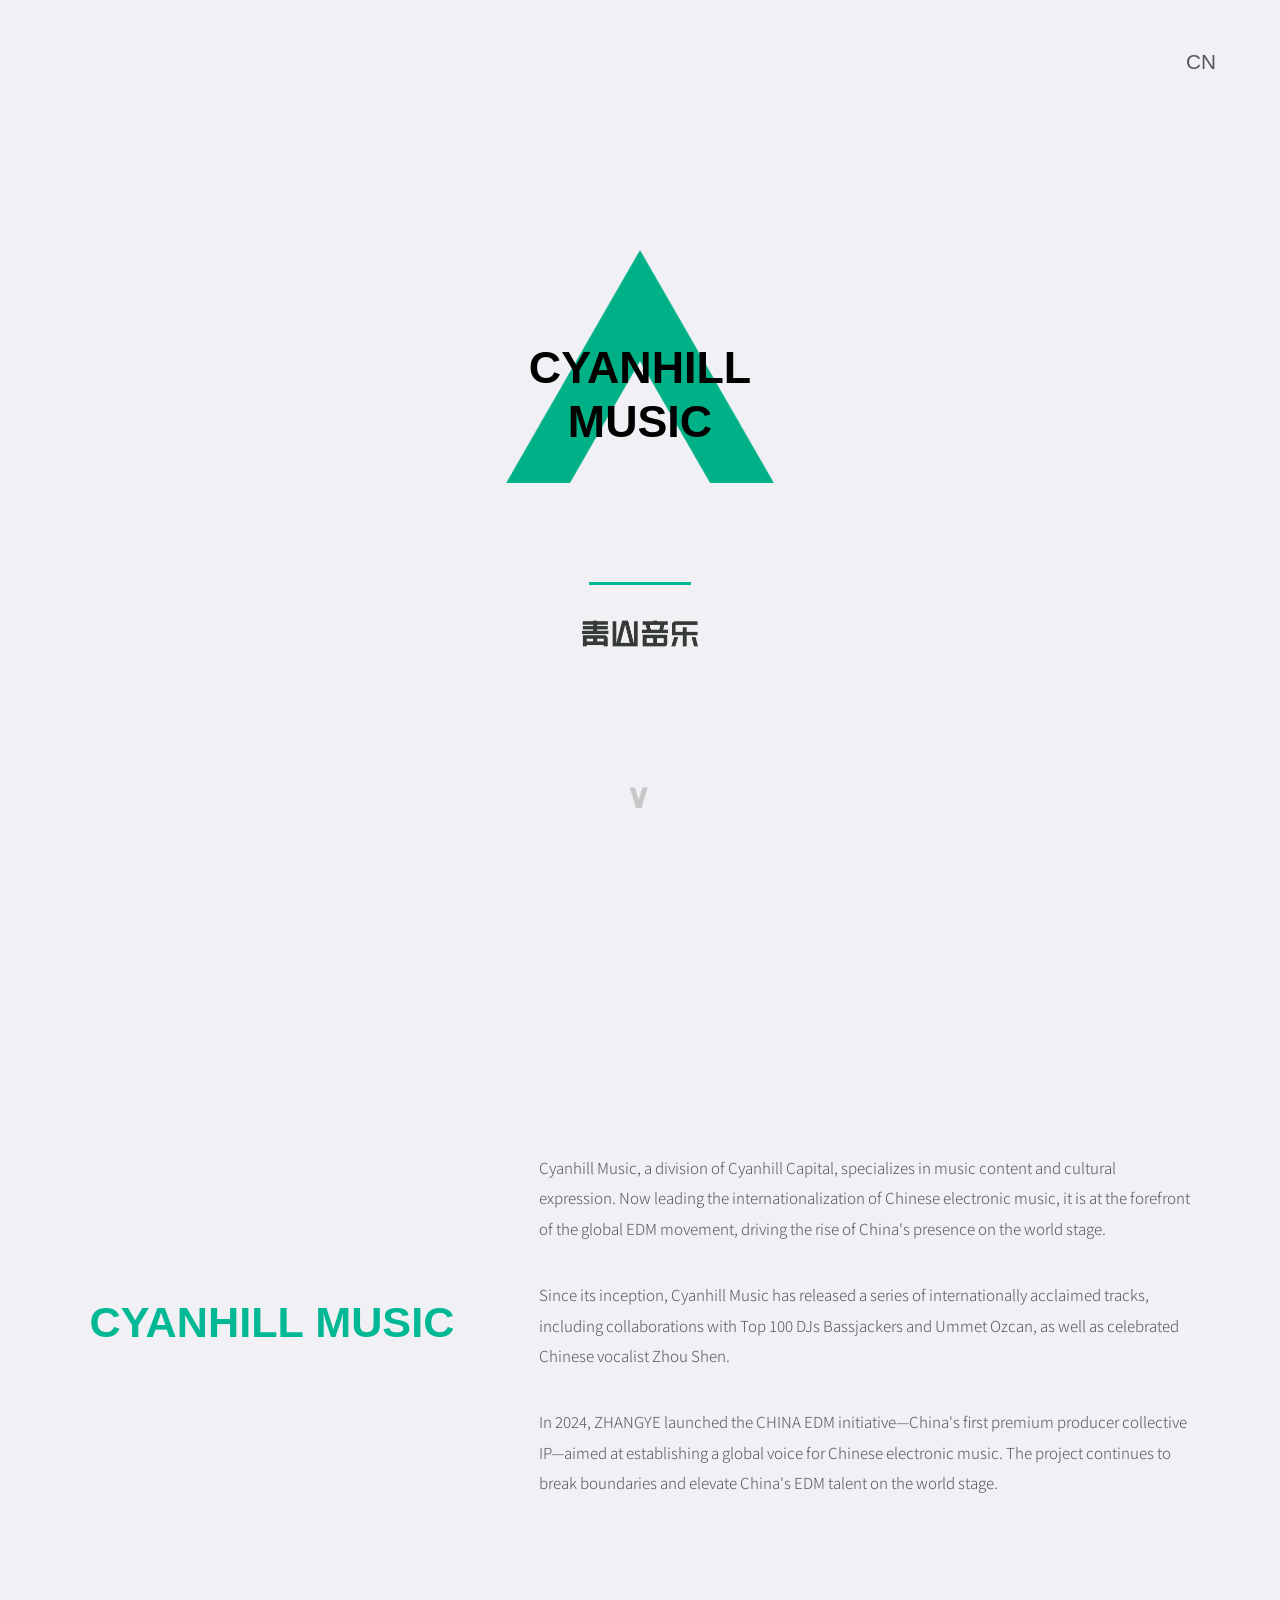
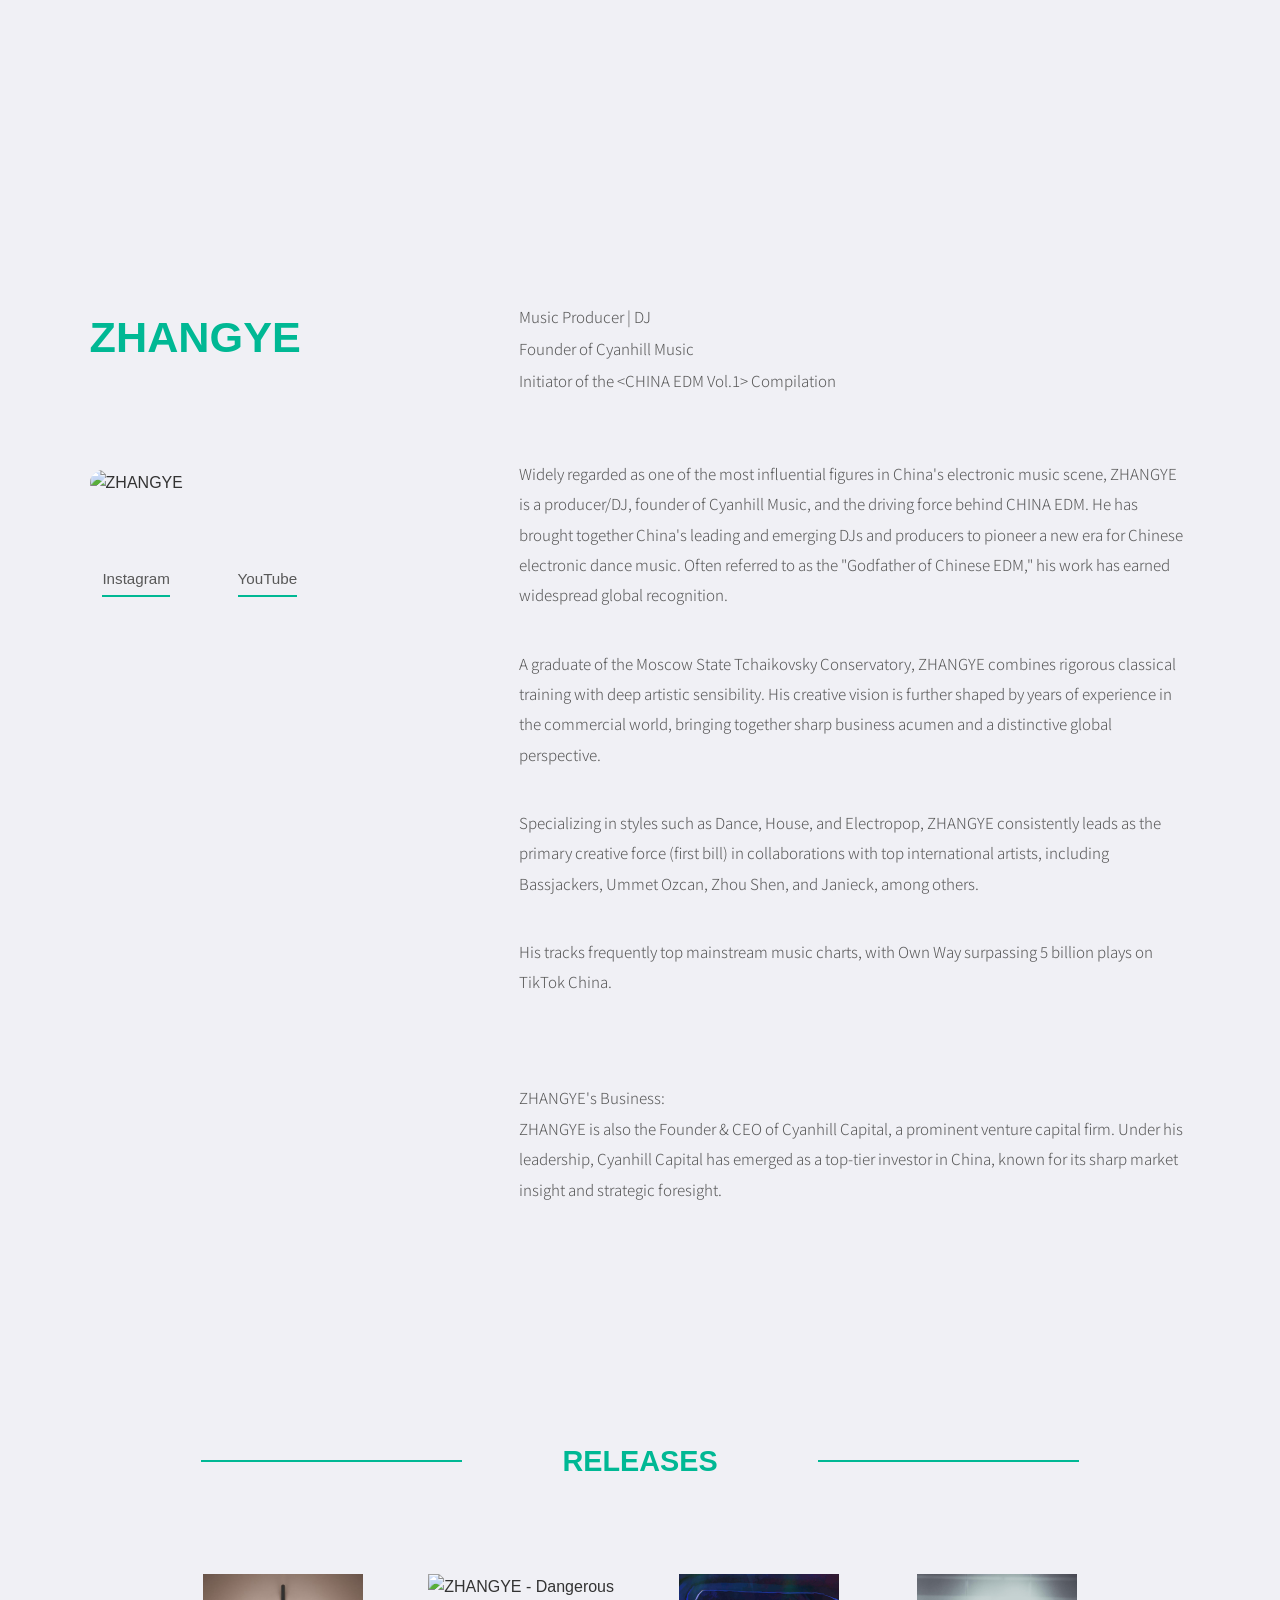
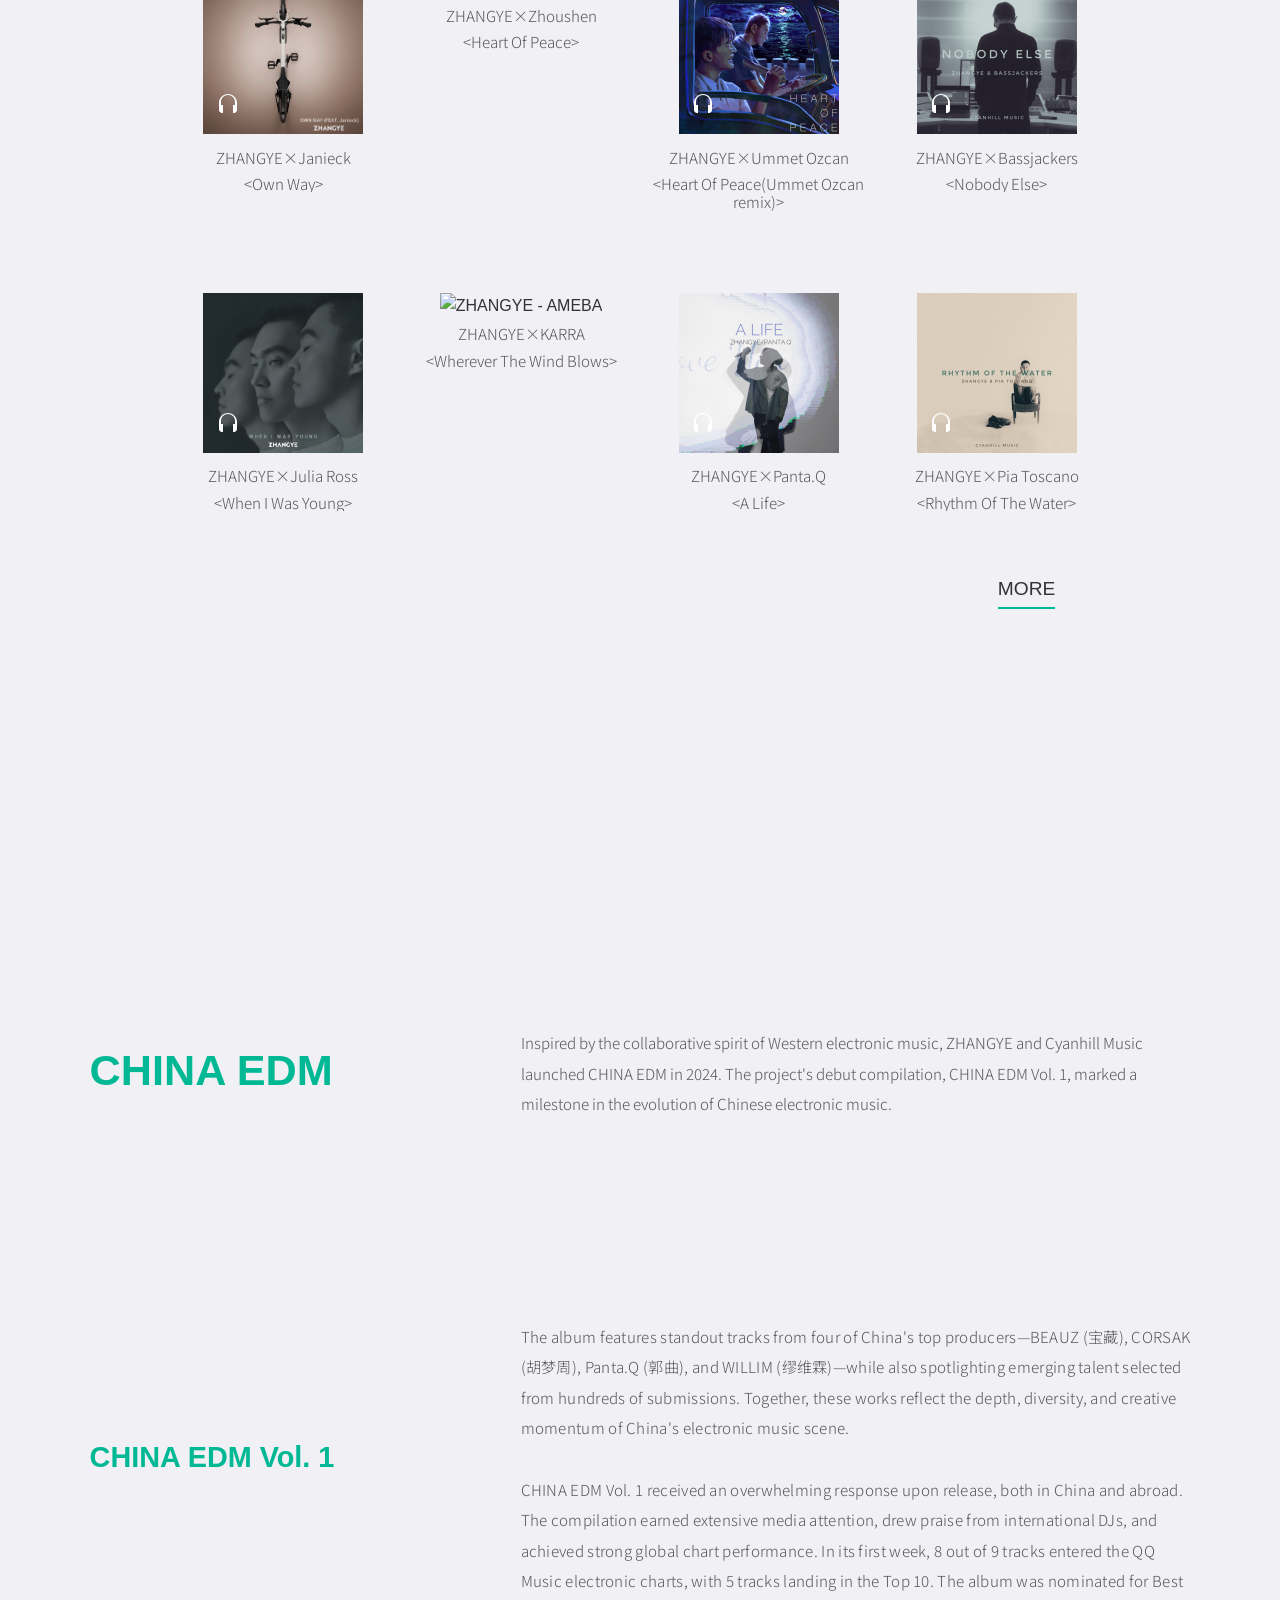
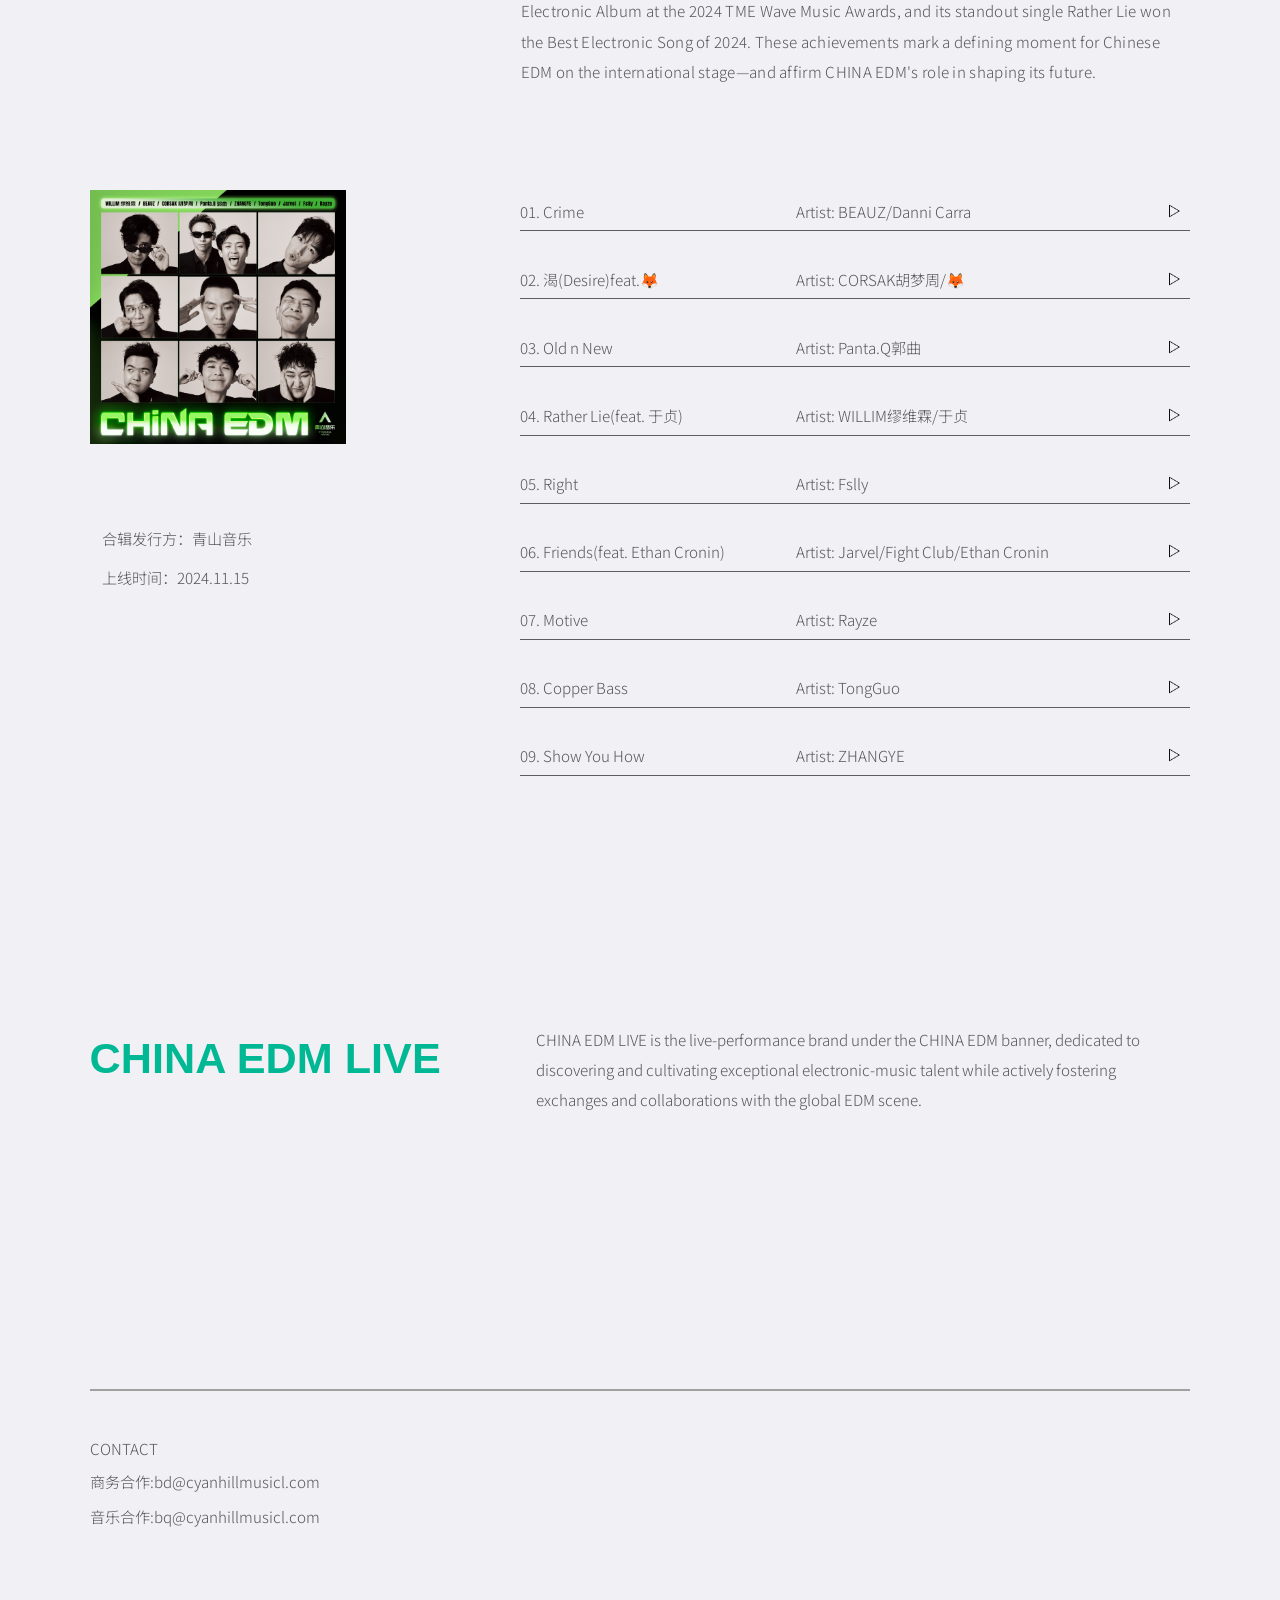
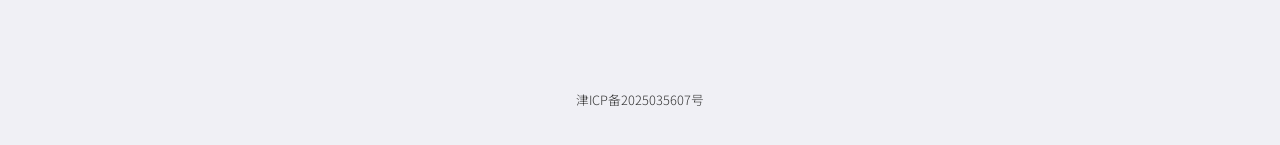
==== commit 39e77cc4: "update fonts" ====
--- a/en.html
+++ b/en.html
@@ -5,7 +5,9 @@
     <meta name="viewport" content="width=device-width, initial-scale=1.0">
     <title>CYANHILL MUSIC</title>
     <!-- 添加更全面的中文粗体字体，确保移动端显示效果 -->
-  
+     <link href="https://fonts.googleapis.com/css2?family=Noto+Sans+SC:wght@300;400;500;600;700;800;900&display=swap" rel="stylesheet">
+    <link href="https://fonts.googleapis.com/css2?family=Source+Han+Sans+SC:wght@400;700;900&display=swap" rel="stylesheet">
+    <link href="https://fonts.googleapis.com/css2?family=Inter:wght@400;700;900&display=swap" rel="stylesheet">
     <link rel="stylesheet" href="styles.css?v=1.1">
     <style>
         .about-text p,
--- a/styles.css
+++ b/styles.css
@@ -886,10 +886,13 @@
     font-size: 2.6rem;
     top: 58%;
     transform: translate(-50%, -50%);
-    /* 调整为更自然的粗体效果，接近微软雅黑bold */
-    font-family: 'Noto Sans SC', 'Source Han Sans SC', "Microsoft YaHei", "微软雅黑", Arial, sans-serif !important;
-    font-weight: 700 !important; /* 从900改为700，更接近bold */
-    /* 移除过度的描边和阴影效果 */
+    /* 使用更饱满的字体组合，接近微软雅黑粗体的宽度 */
+    font-family: "Microsoft YaHei", "微软雅黑", 'Inter', 'Noto Sans SC', 'Source Han Sans SC', Arial, sans-serif !important;
+    font-weight: 700 !important;
+    /* 添加字母间距增加饱满感 */
+    letter-spacing: 0.02em !important;
+    /* 使用字体拉伸让文字更饱满 */
+    font-stretch: expanded;
     text-shadow: 0.1px 0 0 currentColor, -0.1px 0 0 currentColor !important;
 }
 
@@ -931,11 +934,12 @@
 .mobile-vol-title {
     font-size: 1.4rem !important; 
     margin-bottom: 5.5vh;
-    /* 使用更自然的粗体效果 */
-    font-family: 'Noto Sans SC', 'Source Han Sans SC', sans-serif !important;
-    font-weight: 700 !important; /* 从900改为700 */
+    /* 使用更饱满的字体组合 */
+    font-family: "Microsoft YaHei", "微软雅黑", 'Inter', 'Noto Sans SC', 'Source Han Sans SC', sans-serif !important;
+    font-weight: 700 !important;
     flex-shrink: 0;
-    letter-spacing: 0;
+    /* 增加字母间距让字体看起来更饱满 */
+    letter-spacing: 0.01em !important;
     -webkit-font-smoothing: antialiased; 
     text-rendering: optimizeLegibility;
     /* 使用更轻微的阴影效果 */
@@ -953,8 +957,9 @@
     display: flex;
     align-items: center;
     justify-content: center;
-    font-family: 'Noto Sans SC', 'Source Han Sans SC', sans-serif !important;
-    font-weight: 700 !important; /* 从900改为700 */
+    font-family: "Microsoft YaHei", "微软雅黑", 'Inter', 'Noto Sans SC', 'Source Han Sans SC', sans-serif !important;
+    font-weight: 700 !important;
+    letter-spacing: 0.01em !important;
     text-shadow: 0.1px 0 0 currentColor, -0.1px 0 0 currentColor !important;
 }
 
@@ -1013,8 +1018,9 @@
     margin-bottom: 15px;
     font-size: 1.4rem !important;
     text-align: left;
-    font-family: 'Noto Sans SC', 'Source Han Sans SC', sans-serif !important;
-    font-weight: 700 !important; /* 从900改为700 */
+    font-family: "Microsoft YaHei", "微软雅黑", 'Inter', 'Noto Sans SC', 'Source Han Sans SC', sans-serif !important;
+    font-weight: 700 !important;
+    letter-spacing: 0.01em !important;
     text-shadow: 0.1px 0 0 currentColor, -0.1px 0 0 currentColor !important;
 }
 
@@ -1338,11 +1344,12 @@
 
 .mobile-vol-title {
     font-size: 0.9rem !important;
-    font-family: 'Noto Sans SC', 'Source Han Sans SC', sans-serif !important;
-    font-weight: 700 !important; /* 从900改为700 */
+    font-family: "Microsoft YaHei", "微软雅黑", 'Inter', 'Noto Sans SC', 'Source Han Sans SC', sans-serif !important;
+    font-weight: 700 !important;
     color: #00b894;
     margin-bottom: 30px;
     text-align: left;
+    letter-spacing: 0.01em !important;
     text-shadow: 0.1px 0 0 currentColor, -0.1px 0 0 currentColor !important;
 }
 
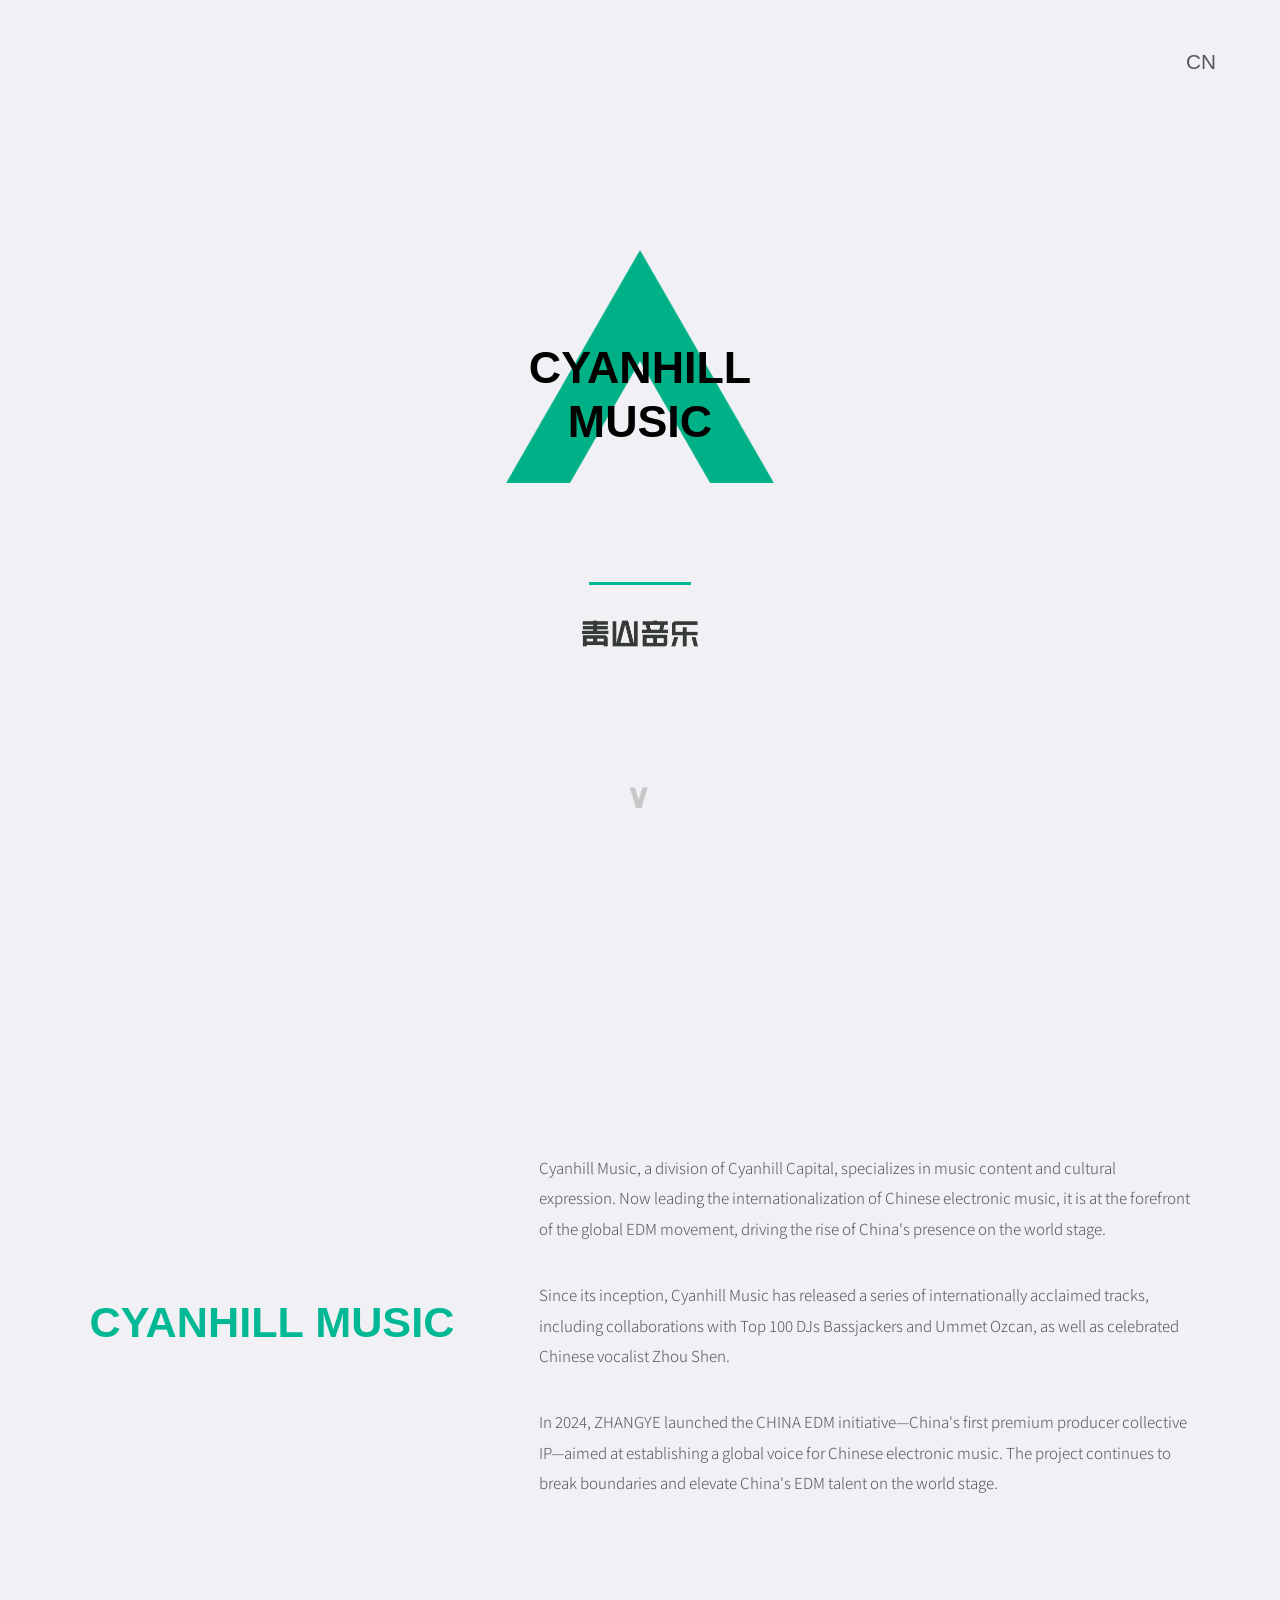
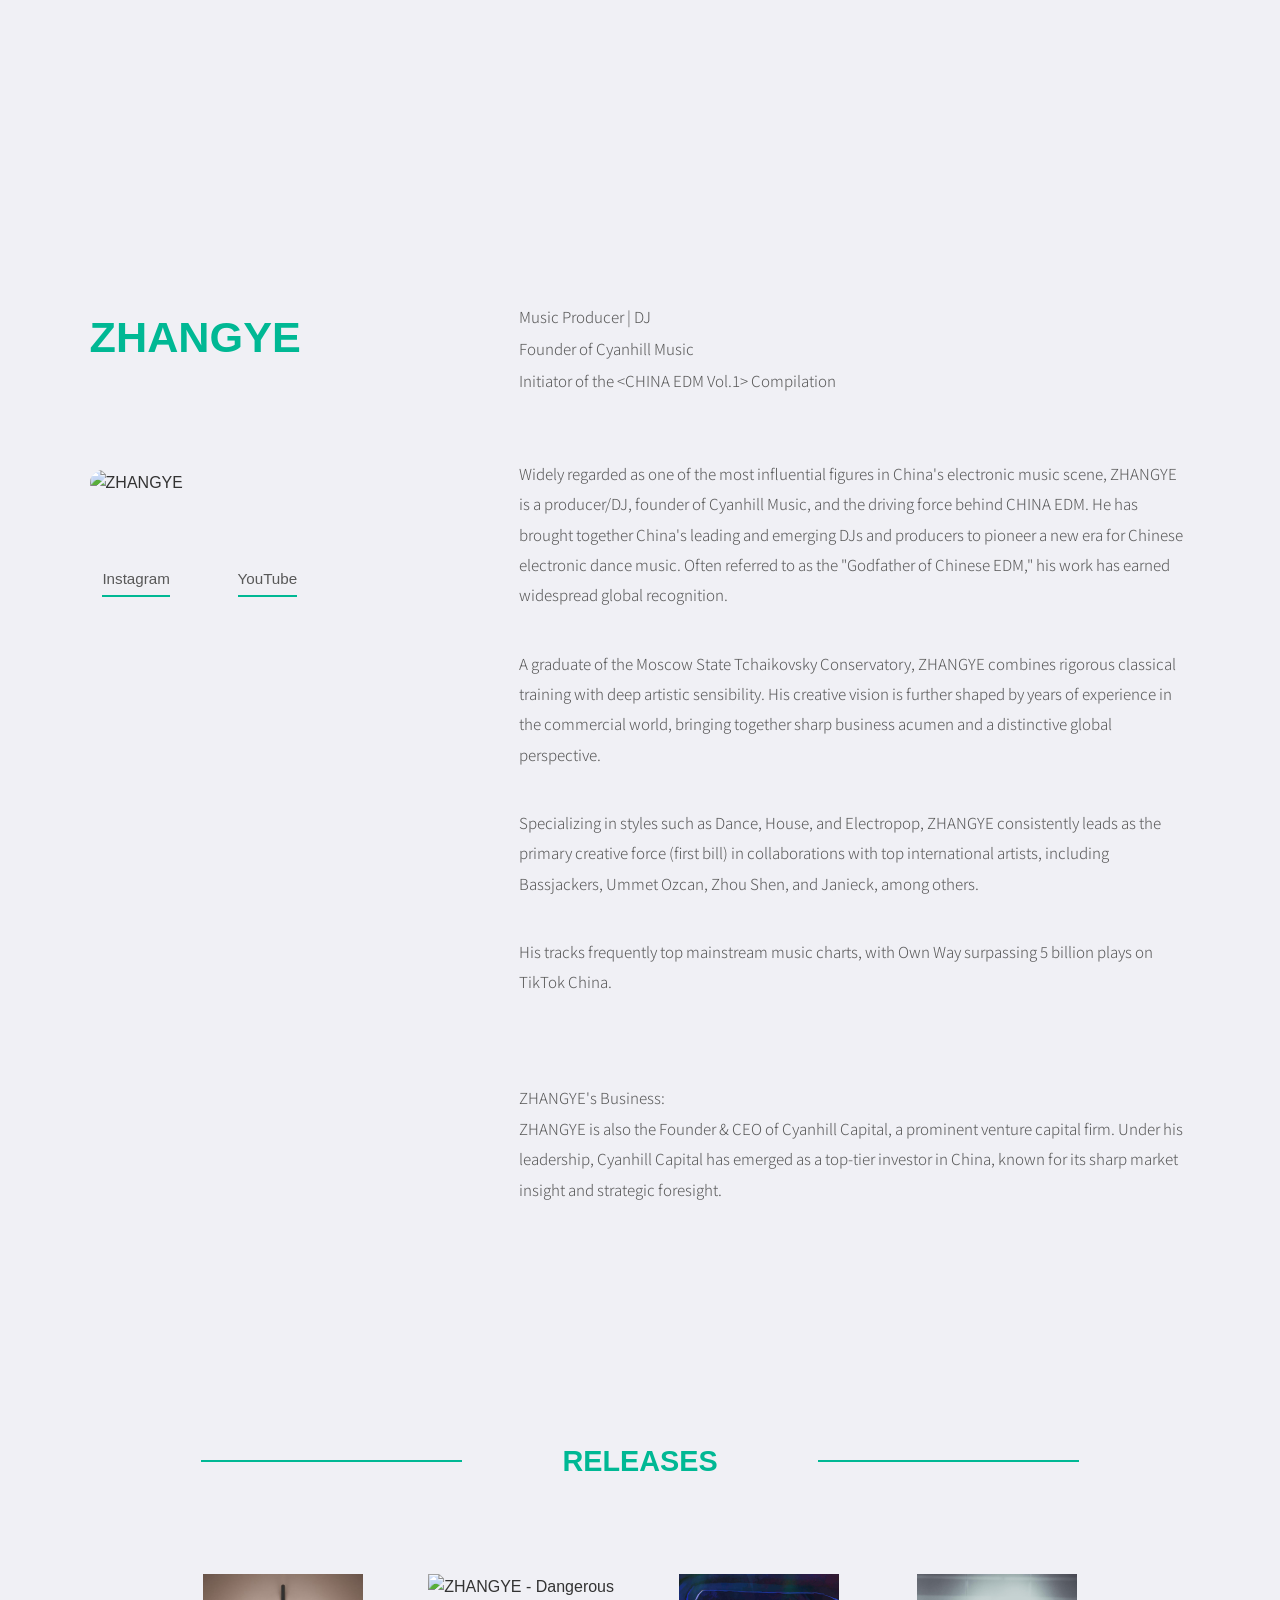
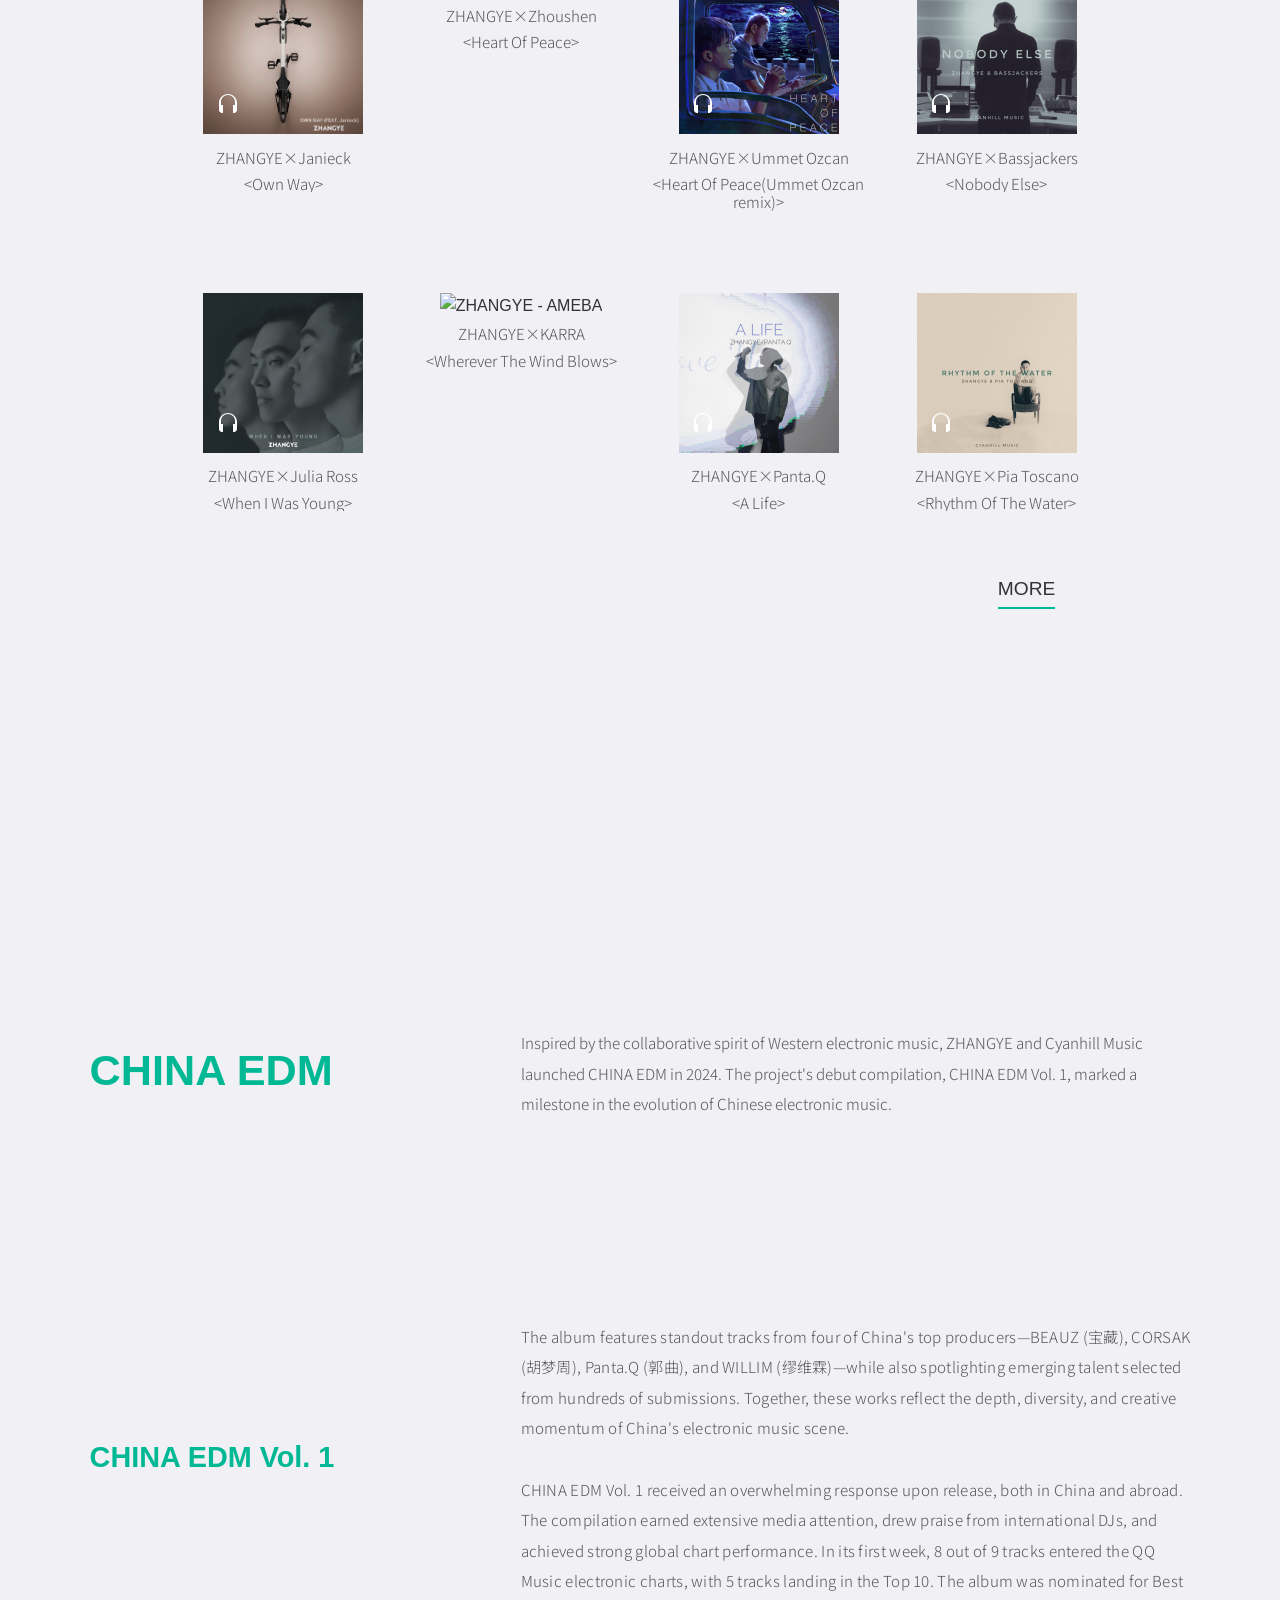
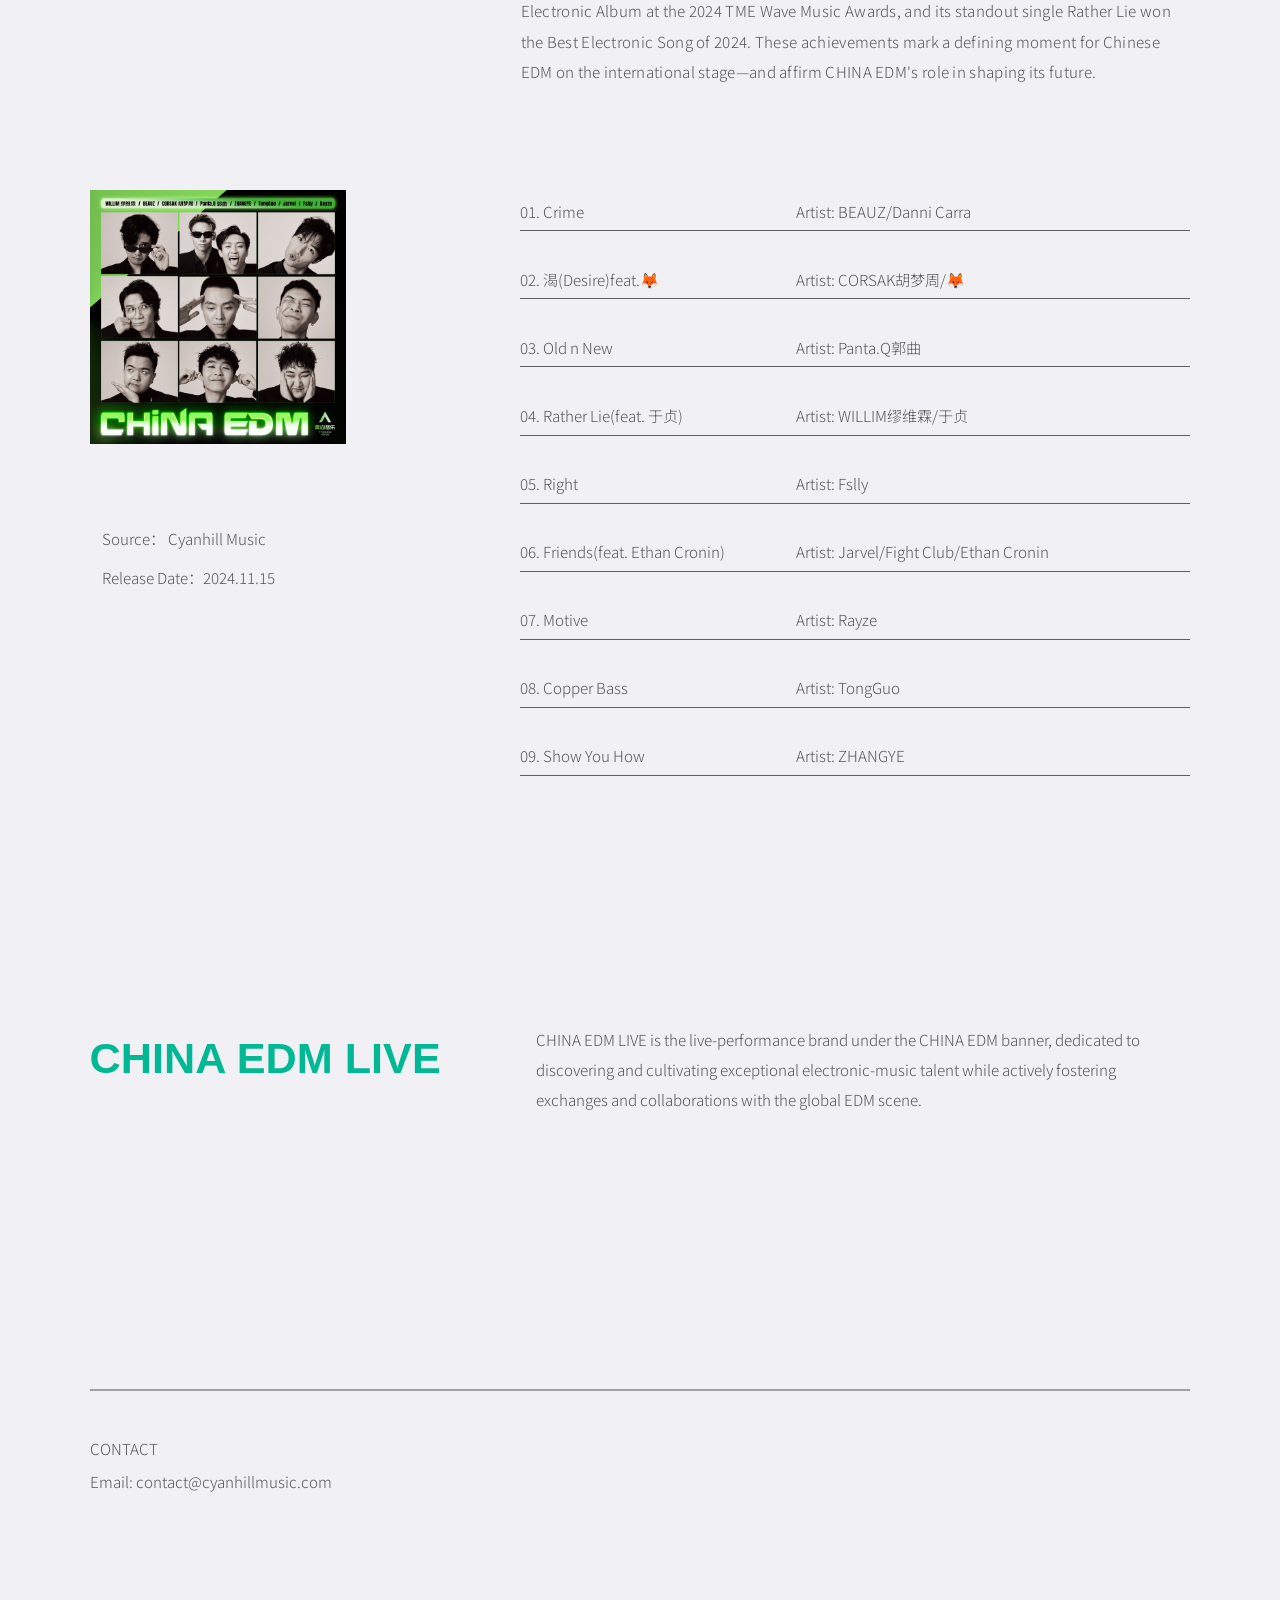
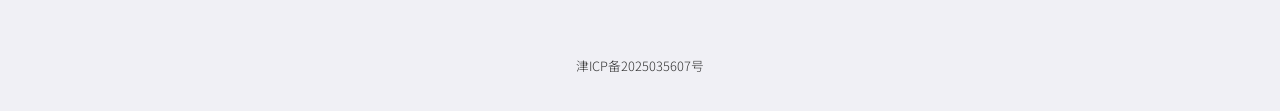
==== commit 3bc126c4: "Update based on feedback" ====
--- a/en.html
+++ b/en.html
@@ -5,9 +5,9 @@
     <meta name="viewport" content="width=device-width, initial-scale=1.0">
     <title>CYANHILL MUSIC</title>
     <!-- 添加更全面的中文粗体字体，确保移动端显示效果 -->
-     <link href="https://fonts.googleapis.com/css2?family=Noto+Sans+SC:wght@300;400;500;600;700;800;900&display=swap" rel="stylesheet">
+    <link href="https://fonts.googleapis.com/css2?family=Inter:wght@400;700;900&display=swap" rel="stylesheet">
+    <link href="https://fonts.googleapis.com/css2?family=Noto+Sans+SC:wght@300;400;500;600;700;800;900&display=swap" rel="stylesheet">
     <link href="https://fonts.googleapis.com/css2?family=Source+Han+Sans+SC:wght@400;700;900&display=swap" rel="stylesheet">
-    <link href="https://fonts.googleapis.com/css2?family=Inter:wght@400;700;900&display=swap" rel="stylesheet">
     <link rel="stylesheet" href="styles.css?v=1.1">
     <style>
         .about-text p,
@@ -19,6 +19,12 @@
         .live-description p {
             text-align: left;
         }
+        @media screen and (max-width: 768px) {
+            .profile-roles {
+            
+                margin-right: 0;
+            }
+        }   
     </style>
     <script src="https://unpkg.com/feather-icons"></script>
     <script>
@@ -430,8 +436,8 @@
                 <div class="mobile-album-left">
                     <h3 class="mobile-vol-title">CHINA EDM Vol. 1</h3>
                     <div class="mobile-album-info">
-                        <p>合辑发行方：青山音乐</p>
-                        <p>上线时间：2024.11.15</p>
+                        <p>Source： Cyanhill Music</p>
+                        <p>Release Date：2024.11.15</p>
                     </div>
                 </div>
                 <div class="mobile-album-right">
@@ -457,8 +463,8 @@
                         <img src="./images/CHINA EDM 专辑封面.jpg" alt="CHINA EDM Vol.1" class="album-image">
                     </div>
                     <div class="album-info">
-                         <p class="album-label">合辑发行方：青山音乐</p>                   
-                        <p class="album-date">上线时间：2024.11.15</p>
+                         <p class="album-label">Source： Cyanhill Music</p>                   
+                        <p class="album-date">Release Date：2024.11.15</p>
                     </div>
                 </div>
                 <div class="album-right">
@@ -532,8 +538,8 @@
                 <div class="contact-right">
                     <div class="contact-info">
                         <h3>CONTACT</h3>
-                        <p class="contact-item">商务合作:bd@cyanhillmusicl.com</p>
-                        <p class="contact-item">音乐合作:bq@cyanhillmusicl.com</p>
+                        <p class="contact-item">Email: contact@cyanhillmusic.com</p>
+
                     </div>
                 </div>
             </div>
--- a/styles.css
+++ b/styles.css
@@ -704,9 +704,8 @@
 }
 
 /* Replace track list play button icons with image */
-.play-btn svg {
-    display: none; /* Hide the SVG icon */
-}
+/* .play-btn svg {
+    display: none; 
 
 .play-btn::before {
     content: '';
@@ -717,7 +716,7 @@
     background-repeat: no-repeat;
     background-position: center;
     display: block;
-}
+} */
 
 /* Section 6: CHINA EDM LIVE Section */
 .china-edm-live-section {
@@ -886,8 +885,8 @@
     font-size: 2.6rem;
     top: 58%;
     transform: translate(-50%, -50%);
-    /* 使用更饱满的字体组合，接近微软雅黑粗体的宽度 */
-    font-family: "Microsoft YaHei", "微软雅黑", 'Inter', 'Noto Sans SC', 'Source Han Sans SC', Arial, sans-serif !important;
+    /* 使用Inter作为主要字体，更饱满的显示效果 */
+    font-family: 'Inter', 'Noto Sans SC', 'Source Han Sans SC', Arial, sans-serif !important;
     font-weight: 700 !important;
     /* 添加字母间距增加饱满感 */
     letter-spacing: 0.02em !important;
@@ -934,8 +933,8 @@
 .mobile-vol-title {
     font-size: 1.4rem !important; 
     margin-bottom: 5.5vh;
-    /* 使用更饱满的字体组合 */
-    font-family: "Microsoft YaHei", "微软雅黑", 'Inter', 'Noto Sans SC', 'Source Han Sans SC', sans-serif !important;
+    /* 使用Inter作为主要字体 */
+    font-family: 'Inter', 'Noto Sans SC', 'Source Han Sans SC', sans-serif !important;
     font-weight: 700 !important;
     flex-shrink: 0;
     /* 增加字母间距让字体看起来更饱满 */
@@ -957,7 +956,7 @@
     display: flex;
     align-items: center;
     justify-content: center;
-    font-family: "Microsoft YaHei", "微软雅黑", 'Inter', 'Noto Sans SC', 'Source Han Sans SC', sans-serif !important;
+    font-family: 'Inter', 'Noto Sans SC', 'Source Han Sans SC', sans-serif !important;
     font-weight: 700 !important;
     letter-spacing: 0.01em !important;
     text-shadow: 0.1px 0 0 currentColor, -0.1px 0 0 currentColor !important;
@@ -972,7 +971,7 @@
 .vol-description p,
 .live-description p {
      color: #383838;
-    font-size: 0.69rem;
+    font-size: 0.72rem;
     line-height: 1.8;
     margin-bottom: 2.3vh;
     text-align: justify;
@@ -1016,9 +1015,9 @@
 
 .profile-left-content .section-title {
     margin-bottom: 15px;
-    font-size: 1.4rem !important;
-    text-align: left;
-    font-family: "Microsoft YaHei", "微软雅黑", 'Inter', 'Noto Sans SC', 'Source Han Sans SC', sans-serif !important;
+    font-size: 1.5rem !important; /* 改为1.5rem */
+    text-align: left;
+    font-family: 'Inter', 'Noto Sans SC', 'Source Han Sans SC', sans-serif !important;
     font-weight: 700 !important;
     letter-spacing: 0.01em !important;
     text-shadow: 0.1px 0 0 currentColor, -0.1px 0 0 currentColor !important;
@@ -1028,14 +1027,15 @@
 .profile-roles {
     display: block;
     margin-bottom: 15px;
+    margin-right: 10vw;
 }
 
 .profile-role {
-    font-size: 0.69rem;
+    font-size: 0.72rem;
     color: #383838;
-    margin-bottom: 4px;
-    text-align: left;
-    line-height: 1.74;
+    margin-bottom: 18px;
+    text-align: left;
+    line-height: 1.2;
 }
 
 /* 将nav按钮移到左侧下方 */
@@ -1081,7 +1081,7 @@
 
 .nav-btn {
     margin-top: 0.3vh;;
-    font-size: 0.69rem;
+    font-size: 0.72rem;
     padding: 6px 12px;
     margin-right: 0;
     padding: 4px 0;
@@ -1096,7 +1096,7 @@
     padding: 6px 12px;
     margin-right: 0;
     padding: 4px 0;
-    font-size: 0.69rem;
+    font-size: 0.72rem;
     border-bottom: 0.5px solid #00b894;
     margin-left: 0;
      font-family: "Noto Sans SC", "PingFang SC", "Helvetica Neue", Arial, sans-serif;
@@ -1120,7 +1120,7 @@
 }
 
 .profile-description p {
-    font-size: 0.69rem;
+    font-size: 0.72rem;
     line-height: 1.9;
     margin-bottom: 3.9vh;
     margin-right: 0;
@@ -1138,7 +1138,7 @@
 }
 
 .profile-details {
-    font-size: 0.69rem;
+    font-size: 0.72rem;
     line-height: 1.9;
     margin-bottom: 0;
     margin-right: 0;
@@ -1289,7 +1289,7 @@
 }
 
 .contact-info h3 {
-   font-size: 0.85rem;
+   font-size: 1rem;
     margin-bottom: 12px;
     text-align: left;
      font-family: "Noto Sans SC", "PingFang SC", "Helvetica Neue", Arial, sans-serif;
@@ -1297,7 +1297,7 @@
 }
 
 .contact-item {
-    font-size: 0.85rem;
+    font-size: 1rem;
     margin-bottom: 12px;
     text-align: left;
      font-family: "Noto Sans SC", "PingFang SC", "Helvetica Neue", Arial, sans-serif;
@@ -1343,8 +1343,8 @@
 }
 
 .mobile-vol-title {
-    font-size: 0.9rem !important;
-    font-family: "Microsoft YaHei", "微软雅黑", 'Inter', 'Noto Sans SC', 'Source Han Sans SC', sans-serif !important;
+    font-size: 1.2rem !important; /* 从0.9rem改为1.2rem */
+    font-family: 'Inter', 'Noto Sans SC', 'Source Han Sans SC', sans-serif !important;
     font-weight: 700 !important;
     color: #00b894;
     margin-bottom: 30px;
@@ -1358,7 +1358,7 @@
 }
 
 .mobile-album-info p {
-    font-size: 0.69rem;
+    font-size: 0.72rem;
     color: #383838;
     margin-bottom: 8px;
     line-height: 1.4;
@@ -1375,12 +1375,13 @@
 }
 
 .mobile-album-image {
-    width: 100%;
-    max-width: none;
+    width: 70%; /* 从70%进一步缩小到35% */
+
     height: auto;
     aspect-ratio: 1/1;
     object-fit: cover;
     display: block;
+    margin: 0 auto; /* 居中显示 */
 }
 
 /* 隐藏原有的china-edm-vol-content和album-section */
@@ -1427,7 +1428,7 @@
     margin-bottom: 7vh;
 }
 .track-number, .track-artist {
-    font-size: 0.69rem;
+    font-size: 0.72rem;
 }
 .china-edm-live-section {
 
@@ -1448,16 +1449,18 @@
 }
 
 .contact-info h3 {
-    font-size: 0.69rem;
+    font-size: 0.72rem;
    
     margin-top: 4vh;
     margin-bottom: 1vh;
     margin-left: 0;
+      color: #383838;
 }
 
 .contact-item {
   
-   font-size: 0.69rem;
+   font-size: 0.72rem;
+     color: #383838;
 }
 
 /* Mobile ICP Footer */
@@ -1469,8 +1472,506 @@
 }
 
 .icp-footer p {
-    font-size: 0.66rem;
+    font-size: 0.75rem;
     
     line-height: 1.4;
 }
-}+}
+/* iPad版本响应式设计 */
+@media screen and (min-width: 769px) and (max-width: 1024px) {
+    /* 基础样式调整 */
+    .container {
+        max-width: calc(100vw - 16vw);
+        margin: 0 8vw;
+    }
+
+    /* 单独覆盖桌面版的section-title样式 */
+    .section-title {
+        font-size: 2rem !important; /* 改为1.5rem */
+        margin-bottom: 4vh;
+        font-family: 'Inter', 'Noto Sans SC', 'Source Han Sans SC', sans-serif !important;
+        font-weight: 700 !important;
+        letter-spacing: 0.01em !important;
+        text-shadow: 0.1px 0 0 currentColor, -0.1px 0 0 currentColor !important;
+        text-align: left !important; /* 强制左对齐 */
+        min-width: auto;
+        flex-shrink: 1;
+        display: block !important; /* 确保不是flex布局 */
+        justify-content: flex-start !important;
+        align-items: flex-start !important;
+        margin-left: 0 !important;
+        margin-right: auto !important;
+    }
+
+    /* Releases section */
+    .section-title.centered {
+        font-size: 1.2rem !important;
+        margin-bottom: 6vh;
+        gap: 50px;
+        text-align: center;
+        position: relative !important; /* 确保保留定位 */
+        display: flex !important; /* 确保保留flex布局 */
+        align-items: center !important; /* 确保垂直居中 */
+        justify-content: center !important; /* 确保水平居中 */
+    }
+
+    /* 确保iPad版本也有两边横线效果 */
+    .section-title.centered::before,
+    .section-title.centered::after {
+        content: '' !important;
+        flex: 1 !important;
+        height: 2px !important;
+        background-color: #00b894 !important;
+        max-width: 15vw !important; /* 调整iPad版本的横线长度 */
+    }
+
+    /* 修复专辑封面大小 - 进一步缩小 */
+    .mobile-album-image {
+        width: 70%; /* 从70%进一步缩小到35% */
+        max-width: 240px; 
+        height: auto;
+        aspect-ratio: 1/1;
+        object-fit: cover;
+        display: block;
+        margin: 0 auto; /* 居中显示 */
+    }
+
+    /* 调整专辑信息容器比例 */
+    .mobile-album-left {
+        width: 60%; /* 从50%增加到60% */
+        text-align: left;
+    }
+
+    .mobile-album-right {
+        width: 35%; /* 从45%减少到35% */
+    }
+
+    /* 移除所有右侧内容的额外padding */
+    .about-text,
+    .profile-right,
+    .china-edm-right,
+    .china-edm-vol-right,
+    .album-right,
+    .china-edm-live-right,
+    .contact-right {
+        padding-left: 0;
+        padding-right: 0;
+        margin-left: 0;
+        margin-right: 0;
+    }
+
+    /* 统一内容布局 - 垂直布局且左对齐 */
+    .about-content,
+    .profile-content,
+    .china-edm-content,
+    .china-edm-vol-content,
+    .china-edm-live-content,
+    .album-section {
+        flex-direction: column;
+        gap: 30px;
+        text-align: left !important; /* 强制左对齐 */
+        align-items: flex-start !important; /* 确保子元素左对齐 */
+    }
+
+    /* Hero Section */
+    .hero-section {
+        height: 100vh;
+    }
+
+    .language-toggle {
+        top: 5vh;
+        right: 8vw;
+        font-size: 1.1rem;
+        font-weight: normal;
+    }
+
+    .hero-content {
+        text-align: center;
+        display: flex;
+        flex-direction: column;
+        align-items: center;
+        gap: 3vh;
+        margin-top: 13.5vh;
+    }
+
+    .logo {
+        display: flex;
+        flex-direction: column;
+        align-items: center;
+        gap: 2vh;
+    }
+
+    .logo-container {
+        position: relative;
+        display: inline-block;
+    }
+
+    .logo-main-image {
+        width: 28vw;
+        height: auto;
+        object-fit: contain;
+        display: block;
+    }
+
+    .logo-text-overlay {
+        position: absolute;
+        top: 62%;
+        left: 50%;
+        transform: translate(-50%, -50%);
+        color: #000000;
+        font-family: 'Inter', 'Noto Sans SC', 'Source Han Sans SC', Arial, sans-serif !important;
+        font-size: 4.2vw;
+        font-weight: 700 !important;
+        text-align: center;
+        letter-spacing: 0.02em !important;
+        line-height: 1.2;
+        z-index: 2;
+        pointer-events: none;
+        white-space: nowrap;
+        text-shadow: 0.1px 0 0 currentColor, -0.1px 0 0 currentColor !important;
+    }
+
+    .green-line {
+        width: 12vw;
+        height: 0.3vh;
+        background-color: #00b894;
+        margin-top: 9vh;
+        margin-bottom: 1.5vh;
+    }
+
+    .hero-subtitle-image {
+        width: 12vw;
+        height: auto;
+        object-fit: contain;
+    }
+
+    .scroll-indicator {
+        position: relative;
+        font-size: 2rem;
+        color: transparent;
+        animation: bounce 2s infinite;
+        margin-top: 10.5vh;
+        display: inline-block;
+        left: -1vw;
+    }
+
+    .scroll-indicator::before {
+        content: "∨";
+        position: absolute;
+        top: 0;
+        left: 0;
+        color: #c7c7c7;
+        -webkit-text-stroke: 2px #c7c7c7;
+    }
+
+    .scroll-indicator::after {
+        content: "∨";
+        position: absolute;
+        top: 0;
+        left: 0;
+        color: #c7c7c7;
+    }
+
+    /* 所有section样式 */
+    .about-section,
+    .profile-section,
+    .releases-section,
+    .china-edm-section,
+    .china-edm-live-section {
+        padding: 10vh 0;
+        text-align: left;
+    }
+
+    /* 其他标题样式 */
+    .vol-title,
+    .mobile-vol-title {
+        font-size: 2rem !important; /* 改为1.5rem */
+        margin-bottom: 4vh;
+        font-family: 'Inter', 'Noto Sans SC', 'Source Han Sans SC', sans-serif !important;
+        font-weight: 700 !important;
+        letter-spacing: 0.01em !important;
+        text-shadow: 0.1px 0 0 currentColor, -0.1px 0 0 currentColor !important;
+        text-align: left;
+        min-width: auto;
+        flex-shrink: 1;
+        color: #00b894;
+    }
+
+    /* 统一文字内容居左并移除右边空白 */
+    .about-text,
+    .profile-right,
+    .china-edm-right,
+    .china-edm-vol-right,
+    .china-edm-live-right {
+        width: 100%;
+        text-align: left;
+        max-width: 100% !important; /* 确保不超出容器宽度 */
+        margin-right: 0 !important;
+        padding-right: 0 !important;
+    }
+
+    /* 确保所有P段落占满可用宽度 */
+    .about-text p,
+    .profile-description p,
+    .profile-location,
+    .profile-details,
+    .china-edm-description p,
+    .vol-description p,
+    .live-description p,
+    .mobile-album-info p {
+        font-size: 1rem;
+        line-height: 1.8;
+        margin-bottom: 3vh;
+        color: #585858;
+        text-align: left !important;
+        margin-left: 0;
+        padding-left: 0;
+        margin-right: 0 !important; /* 移除右边距 */
+        padding-right: 0 !important; /* 移除右边内边距 */
+        width: 100% !important; /* 确保占满可用宽度 */
+        box-sizing: border-box !important;
+    }
+
+    /* 特别处理段落容器 */
+    .vol-description,
+    .china-edm-description,
+    .live-description,
+    .profile-description {
+        width: 100% !important;
+        max-width: 100% !important;
+        margin-right: 0 !important;
+        padding-right: 0 !important;
+    }
+
+    /* Profile section */
+    .profile-left {
+        display: flex;
+        flex-direction: row;
+        gap: 4%;
+        align-items: flex-start;
+        min-width: 100%;
+        margin-bottom: 40px;
+    }
+
+    .profile-left-content {
+        width: 60%;
+        text-align: left;
+    }
+
+    .profile-left-content .section-title {
+        margin-bottom: 20px;
+        font-size: 2rem !important; /* 改为2rem */
+        text-align: left;
+    }
+
+    .profile-roles {
+        display: block;
+        margin-bottom: 20px;
+    }
+
+    .profile-role {
+        font-size: 1rem;
+        color: #585858;
+        margin-bottom: 6px;
+        line-height: 1.6;
+        text-align: left;
+    }
+
+    .profile-left-content .profile-nav {
+        display: flex;
+        justify-content: flex-start;
+        gap: 20px;
+        margin-top: 0;
+    }
+
+    .profile-image-container {
+        width: 36%;
+        text-align: center;
+    }
+
+    .profile-image {
+        width: 100%;
+        border-radius: 12px;
+        margin: 0;
+    }
+
+    .profile-image-container .profile-nav {
+        display: none;
+    }
+
+    .nav-btn {
+        font-size: 1rem;
+        padding: 6px 0;
+        margin-left: 0;
+        margin-right: 5vw;
+    }
+
+    .profile-right .profile-info {
+        display: none;
+    }
+
+    .profile-right {
+        width: 100%;
+        margin-top: 0;
+        text-align: left;
+    }
+
+    /* Releases section */
+    .section-title.centered {
+        font-size: 1.2rem !important; /* 从0.9rem改为1.2rem */
+        margin-bottom: 6vh;
+        gap: 50px;
+        text-align: center;
+    }
+
+    .releases-grid {
+        grid-template-columns: repeat(2, 1fr);
+        gap: 2vw 3vh;
+        margin-bottom: 3vh;
+        margin-left: -4vw;
+        margin-right: -4vw;
+    }
+
+    .release-image img {
+        height: 35vw;
+        width: 100%;
+    }
+
+    .play-button {
+        width: 38px;
+        height: 38px;
+        bottom: 2.5vh;
+        left: 8vw;
+    }
+
+    .release-info .artist,
+    .release_info .track {
+        font-size: 1rem; /* 从0.7rem改为1rem */
+        color: #585858;
+        text-align: center;
+    }
+
+    .more-button {
+        margin-top: 5vh;
+        margin-right: 4vh;
+    }
+
+    .more-link {
+        font-size: 1rem;
+    }
+
+    /* CHINA EDM section */
+    .china-edm-section {
+        padding-top: 18vh;
+    }
+
+    .mobile-album-container {
+        display: flex;
+        flex-direction: row;
+        gap: 5%;
+        margin-bottom: 6vh;
+        margin-right: -2vw;
+    }
+
+    .mobile-album-left {
+        width: 50%;
+        text-align: left;
+    }
+
+    .mobile-vol-title {
+        font-size: 1.2rem !important; /* 从0.9rem改为1.2rem */
+        margin-bottom: 25px;
+        text-align: left;
+    }
+
+    .mobile-album-info {
+        text-align: left;
+    }
+
+    .mobile-album-info p {
+        font-size: 1rem;
+        margin-bottom: 8px;
+        text-align: left !important;
+    }
+
+    .mobile-album-right {
+        width: 45%;
+    }
+
+    .china-edm-vol-left {
+        display: none;
+    }
+
+    .album-section {
+        flex-direction: column;
+        margin-top: 0;
+    }
+
+    .album-left {
+        display: none;
+    }
+
+    .album-right {
+        width: 100%;
+        margin-left: 0;
+    }
+
+    /* Track list */
+    .track-item {
+        display: flex;
+        flex-direction: column;
+        align-items: flex-start;
+        padding: 18px 0;
+        gap: 10px;
+        position: relative;
+        padding-right: 60px;
+    }
+
+    .track-number,
+    .track-artist {
+        font-size: 1rem;
+        color: #585858;
+        text-align: left;
+    }
+
+    .play-btn {
+        position: absolute;
+        right: 0;
+        top: 50%;
+        transform: translateY(-50%);
+        width: 38px;
+        height: 32px;
+    }
+
+    /* Contact section */
+    .contact-section {
+        margin-top: 15vh;
+        margin-bottom: 6vh;
+    }
+
+    .contact-info h3 {
+        font-size: 1rem;
+        margin-top: 4vh;
+        text-align: left;
+    }
+
+    .contact-item {
+        font-size: 1rem;
+        text-align: left;
+    }
+
+    /* ICP Footer */
+    .icp-footer {
+        margin-top: 6vh;
+        margin-bottom: 3vh;
+    }
+
+    .icp-footer p {
+        font-size: 1rem;
+    }
+}
+@media screen and (max-width: 390px) {
+    .mobile-vol-title {
+        font-size: 1.1rem !important;
+    }
+}
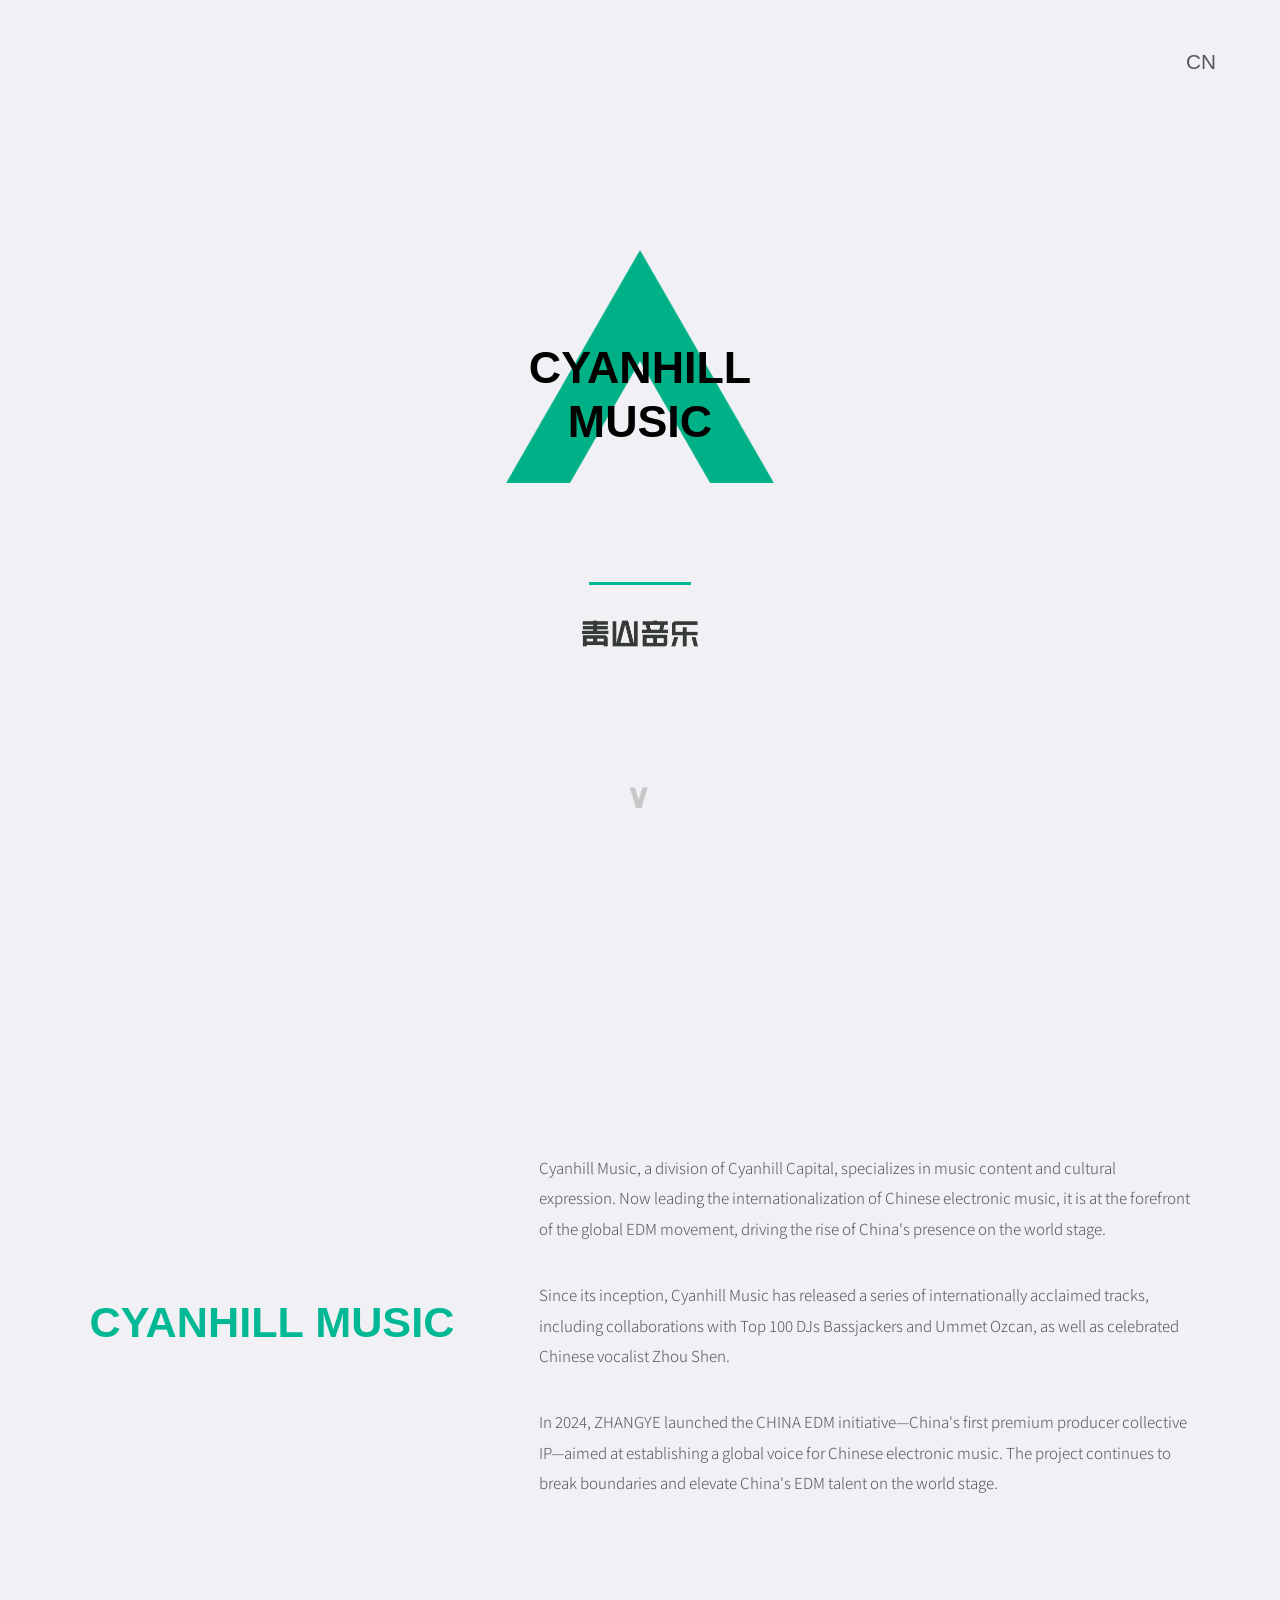
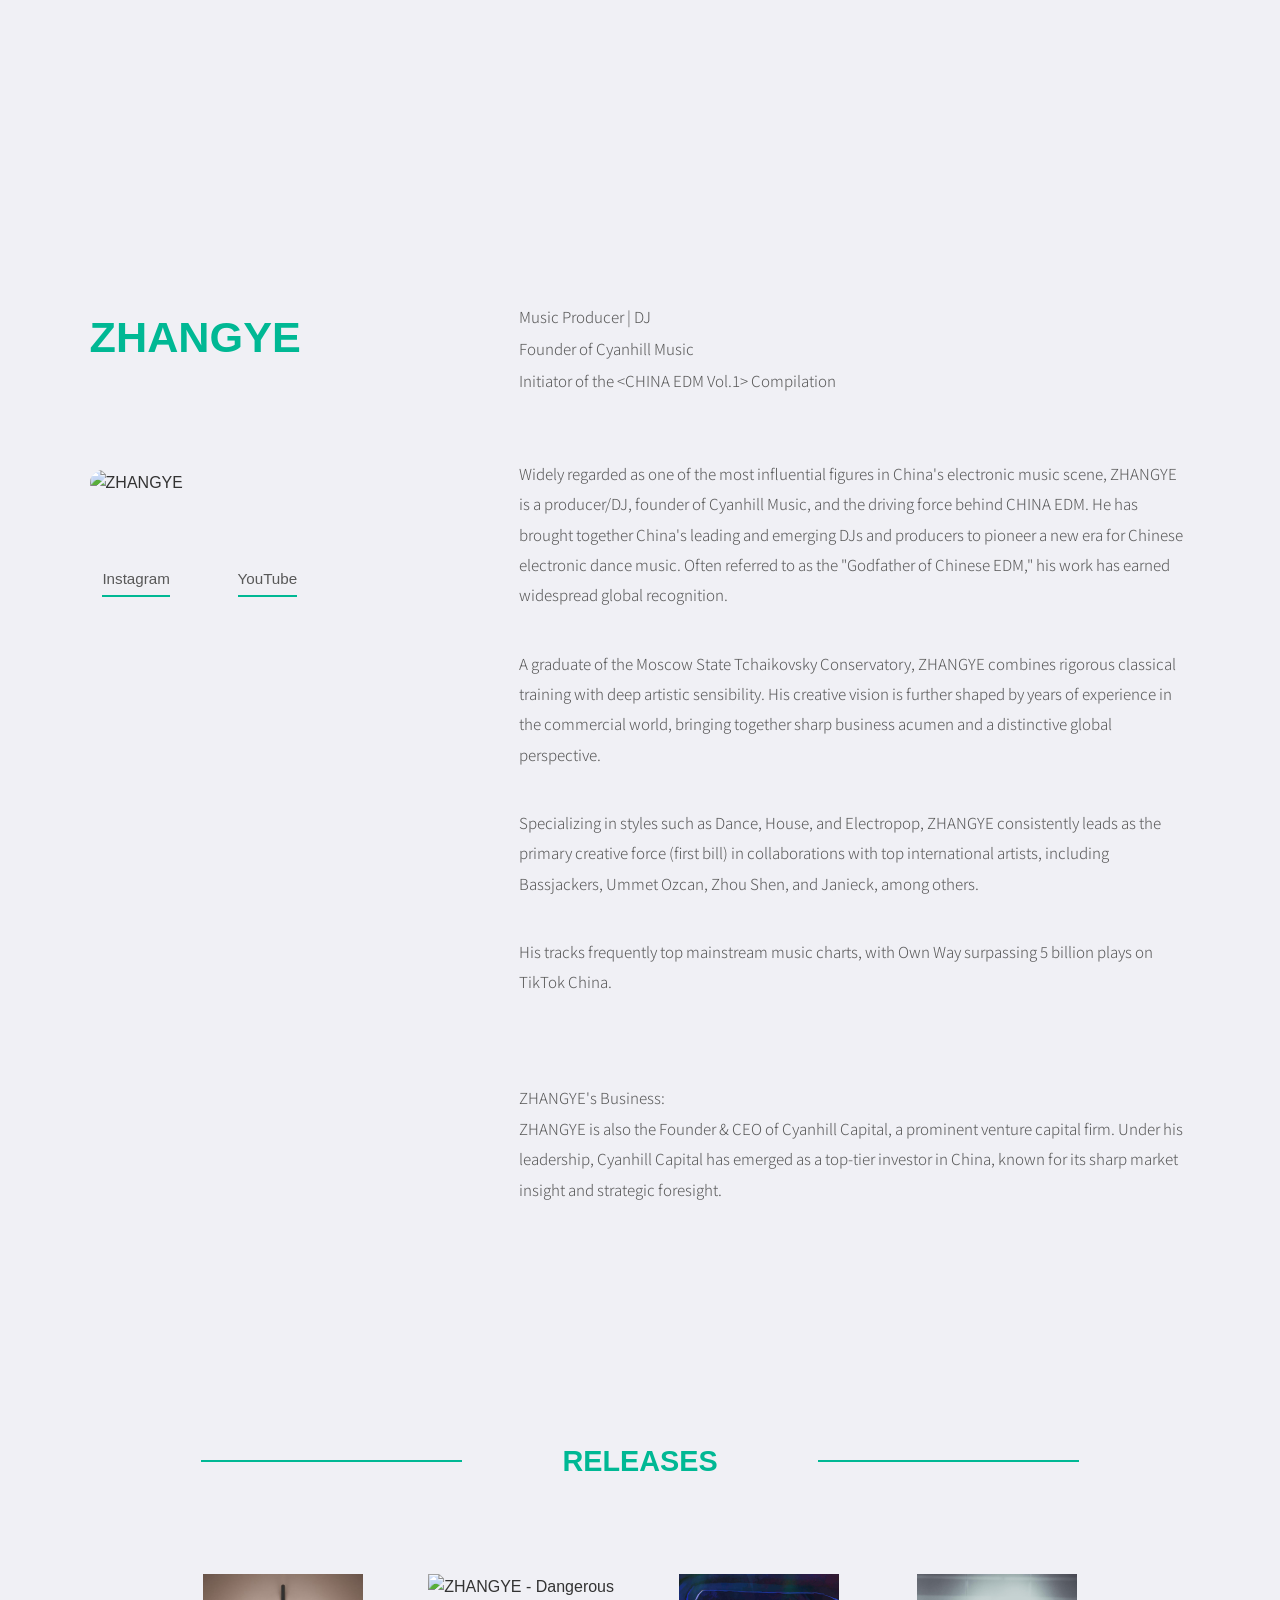
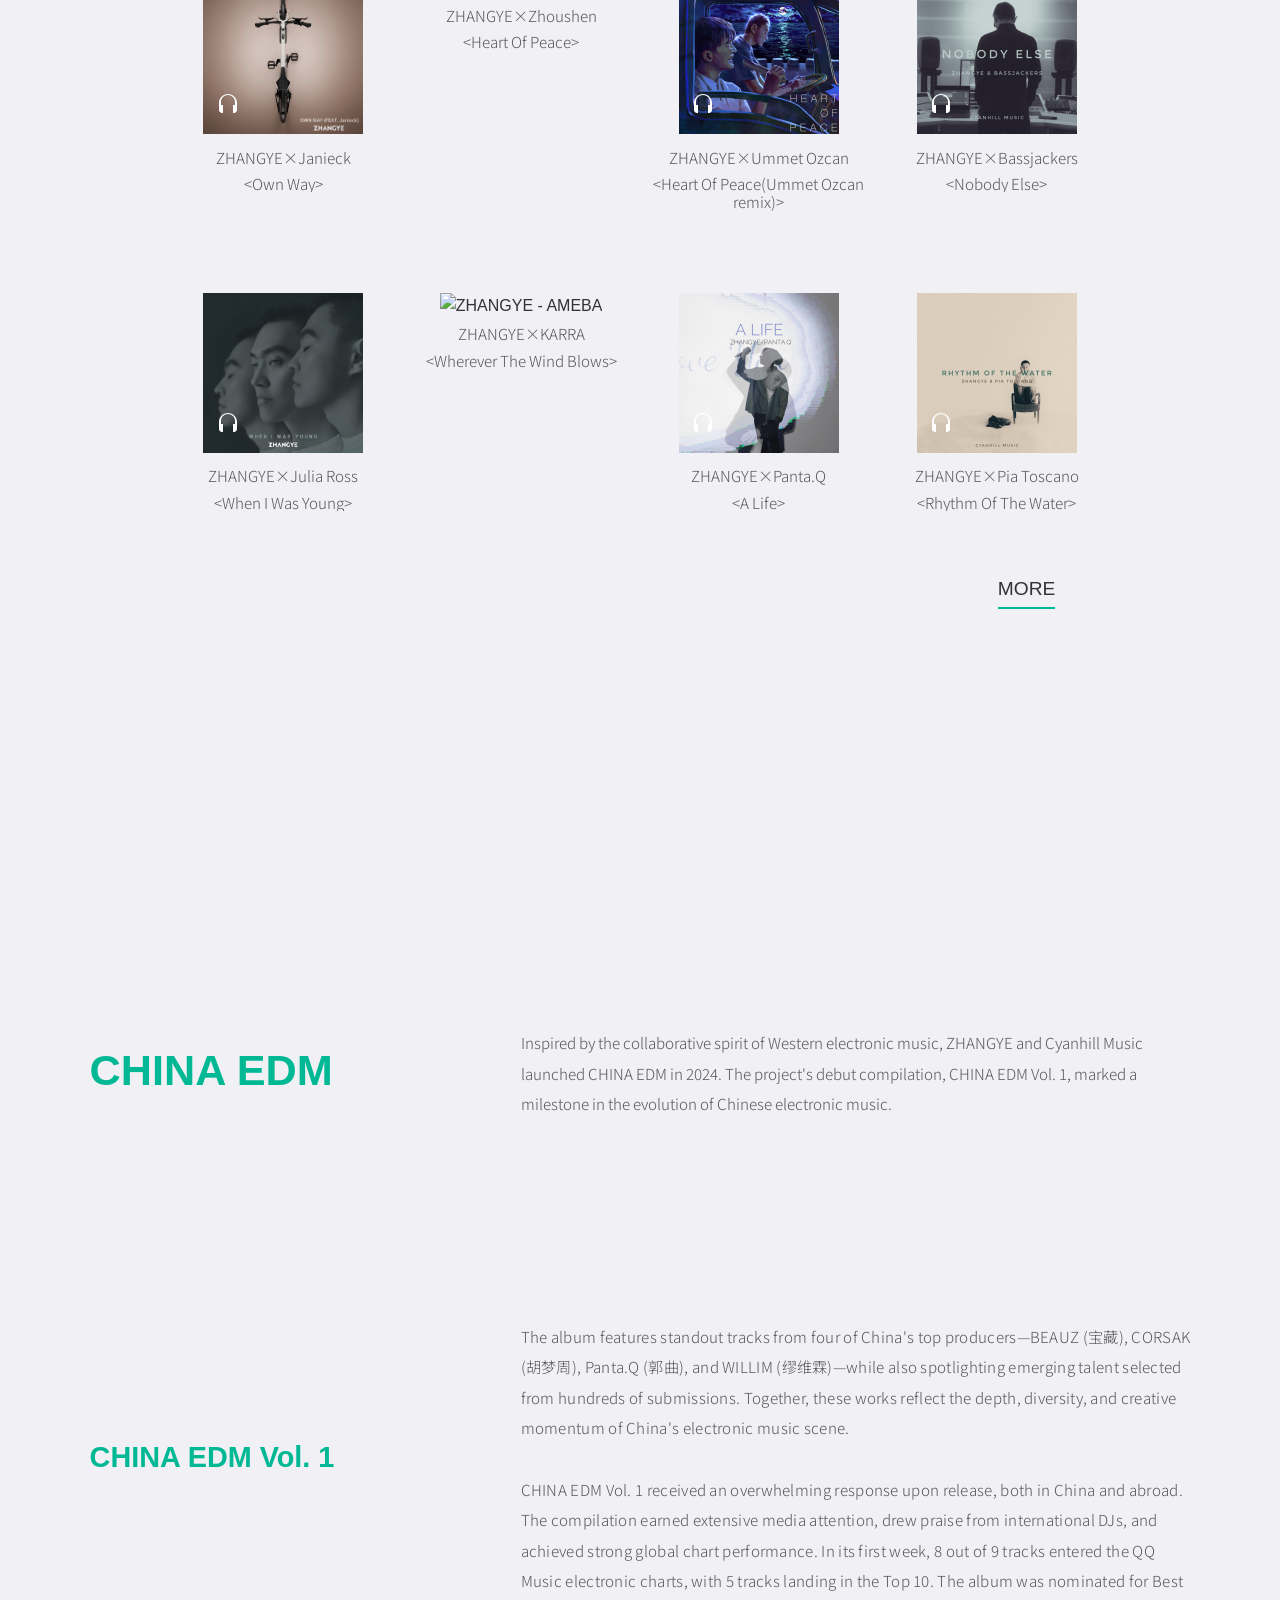
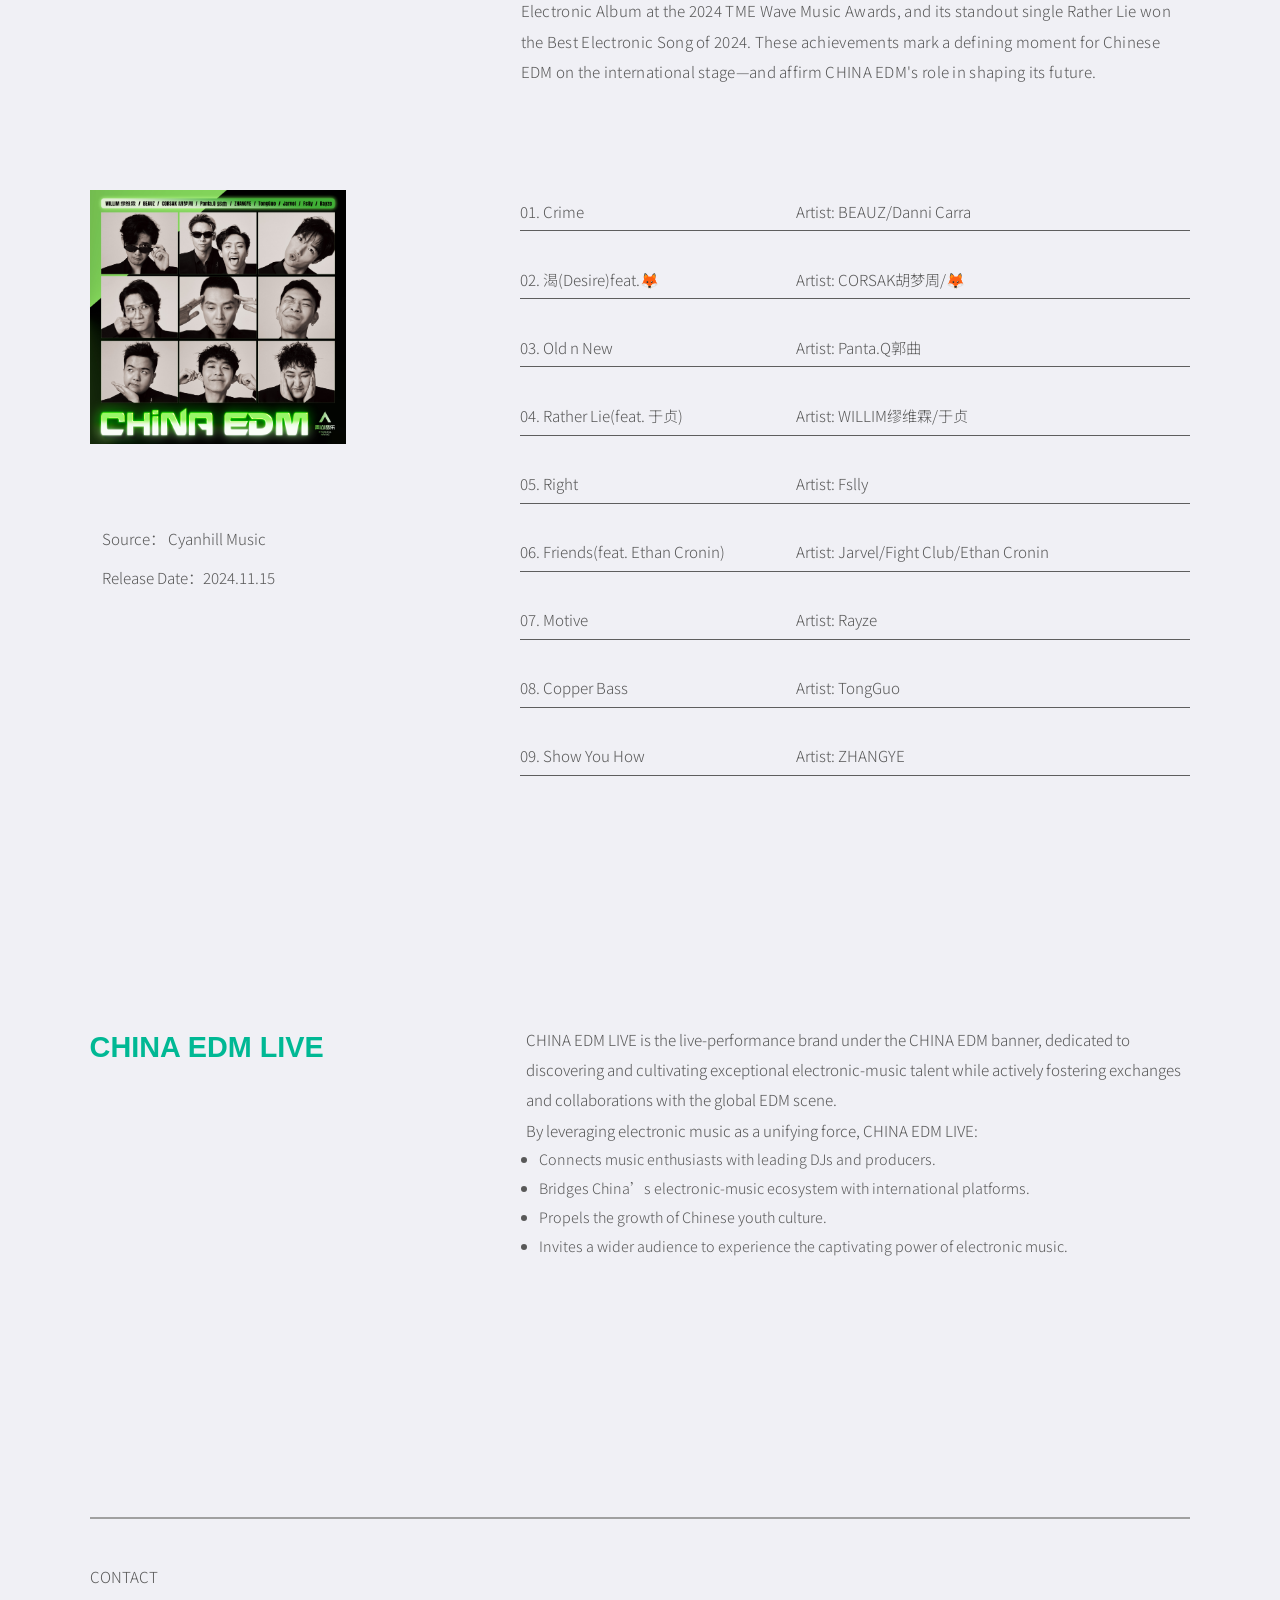
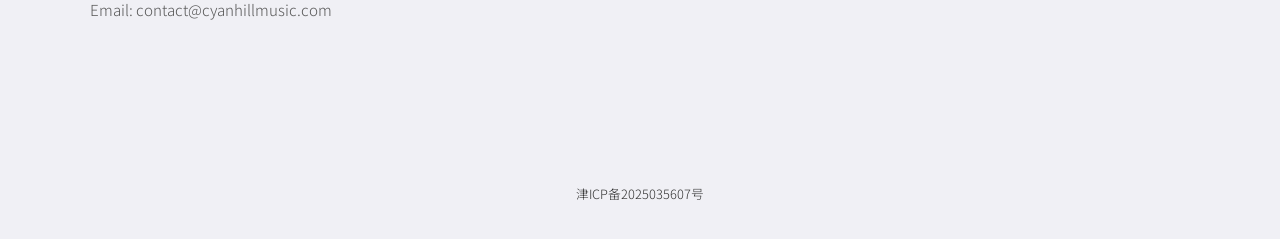
==== commit fc4dba5c: "Update based on feedback" ====
--- a/en.html
+++ b/en.html
@@ -530,6 +530,14 @@
                 <div class="china-edm-live-right">
                     <div class="live-description">
                         <p>CHINA EDM LIVE is the live-performance brand under the CHINA EDM banner, dedicated to discovering and cultivating exceptional electronic-music talent while actively fostering exchanges and collaborations with the global EDM scene.</p>
+                        <p>By leveraging electronic music as a unifying force, CHINA EDM LIVE:</p>
+                        <ul>
+                            <li>Connects music enthusiasts with leading DJs and producers.</li>
+                            <li>Bridges China’s electronic-music ecosystem with international platforms.</li>
+                            <li>Propels the growth of Chinese youth culture.</li>
+                            <li>Invites a wider audience to experience the captivating power of electronic music.</li>
+                        </ul>
+
                     </div>
                 </div>
             </div>
--- a/styles.css
+++ b/styles.css
@@ -724,6 +724,14 @@
     background-color: #F0F0F5;
     margin-top: 27.5vh;
 }
+/* 确保CHINA EDM LIVE标题与Vol.1标题大小一致 */
+.china-edm-live-left .section-title {
+    font-size: 1.8rem !important;
+    font-weight: bold;
+    font-family: "Microsoft YaHei", "微软雅黑", Arial, sans-serif;
+    color: #00b894;
+    margin-bottom: 0;
+}
 
 .china-edm-live-content {
     display: flex;
@@ -740,8 +748,17 @@
 .china-edm-live-right {
     flex: 1;
     text-align: left;
-    margin-left: 0;
+    margin-left: 3%;
     width: 68%;
+}
+
+.live-description li {
+    font-size: 0.9rem;
+      line-height: 2;
+    color: #585858;
+    margin-left: 1vw;
+    font-family: "Noto Sans SC", "PingFang SC", "Helvetica Neue", Arial, sans-serif;
+    font-weight: 300;
 }
 
 .live-description {
@@ -1027,7 +1044,7 @@
 .profile-roles {
     display: block;
     margin-bottom: 15px;
-    margin-right: 10vw;
+    margin-right: 12vw;
 }
 
 .profile-role {
@@ -1383,6 +1400,15 @@
     display: block;
     margin: 0 auto; /* 居中显示 */
 }
+
+ .china-edm-live-left .section-title {
+        font-size: 1.1rem !important;
+        font-family: 'Inter', 'Noto Sans SC', 'Source Han Sans SC', sans-serif !important;
+        font-weight: 700 !important;
+        letter-spacing: 0.01em !important;
+        text-shadow: 0.1px 0 0 currentColor, -0.1px 0 0 currentColor !important;
+        margin-bottom: 3vh;
+    }
 
 /* 隐藏原有的china-edm-vol-content和album-section */
 .china-edm-vol-content {
@@ -1969,6 +1995,13 @@
     .icp-footer p {
         font-size: 1rem;
     }
+     .china-edm-live-left .section-title {
+        font-size: 2rem !important;
+        font-family: 'Inter', 'Noto Sans SC', 'Source Han Sans SC', sans-serif !important;
+        font-weight: 700 !important;
+        letter-spacing: 0.01em !important;
+        text-shadow: 0.1px 0 0 currentColor, -0.1px 0 0 currentColor !important;
+    }
 }
 @media screen and (max-width: 390px) {
     .mobile-vol-title {
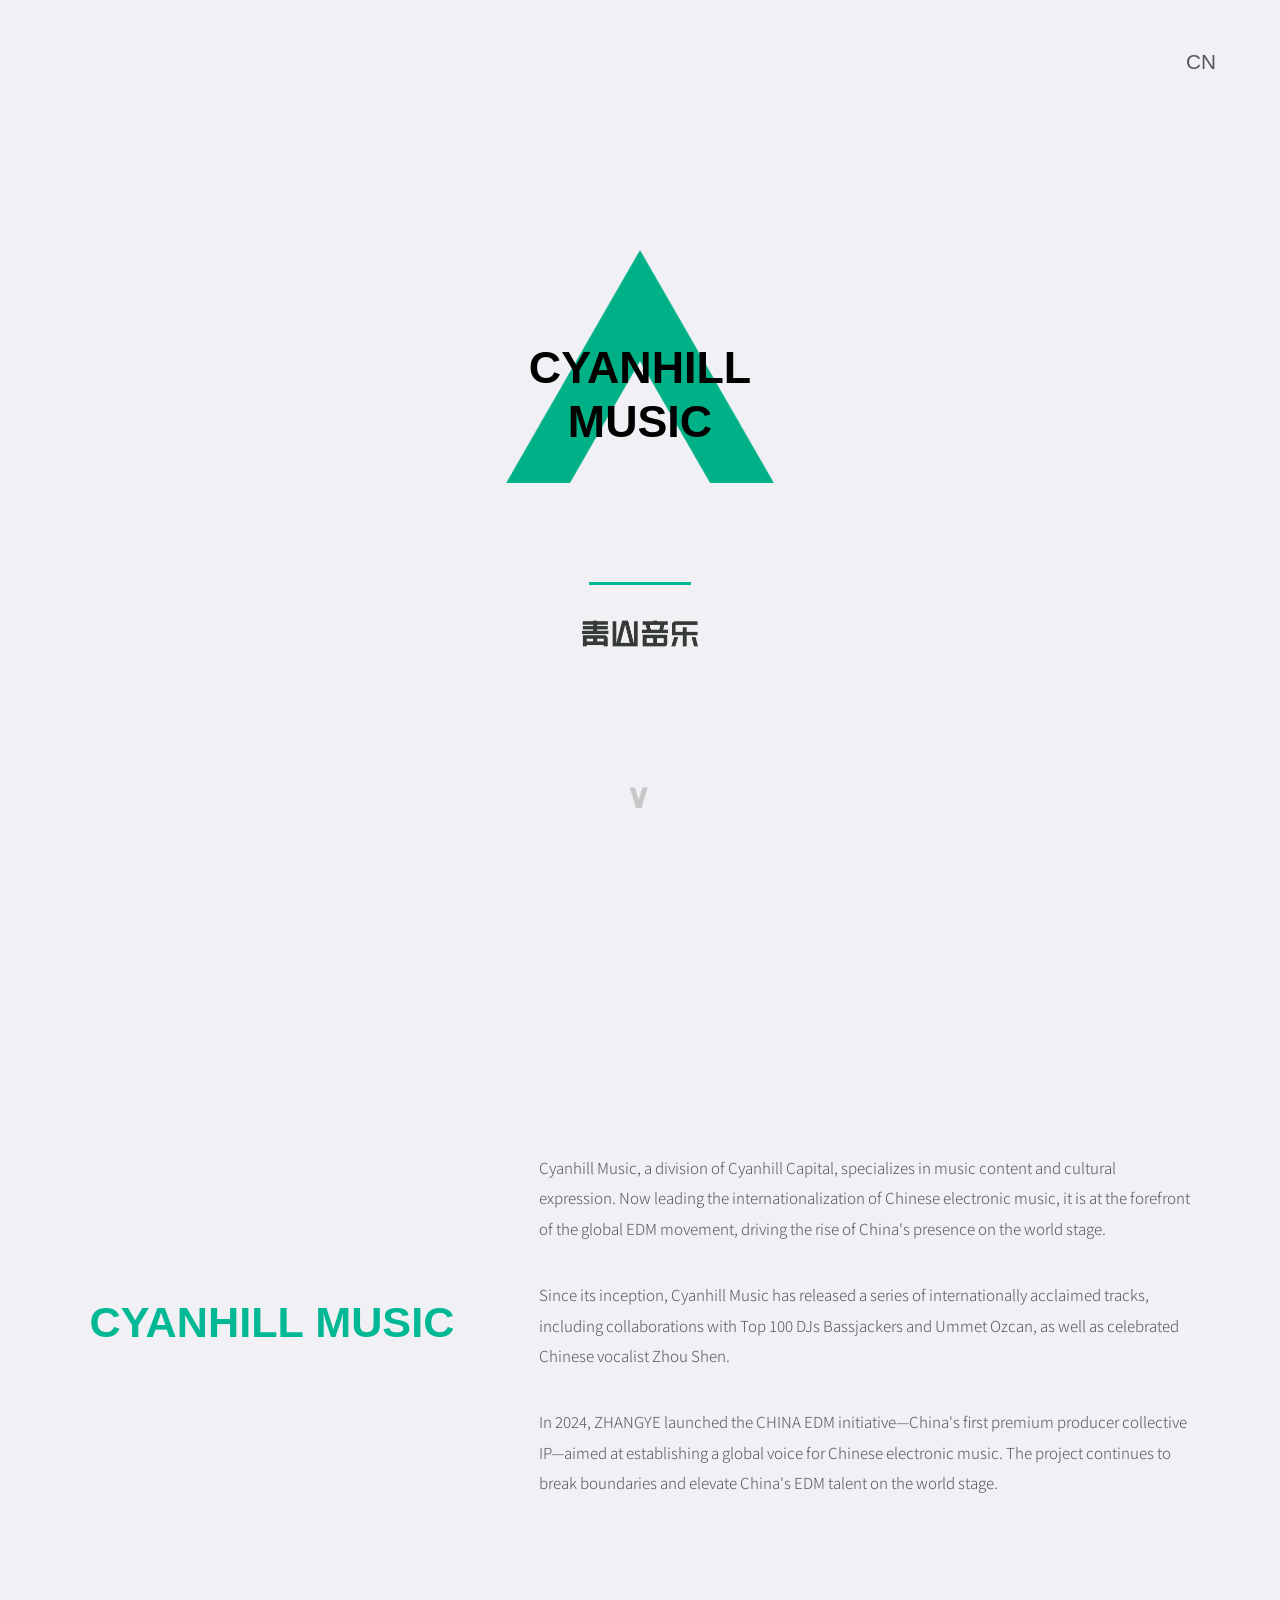
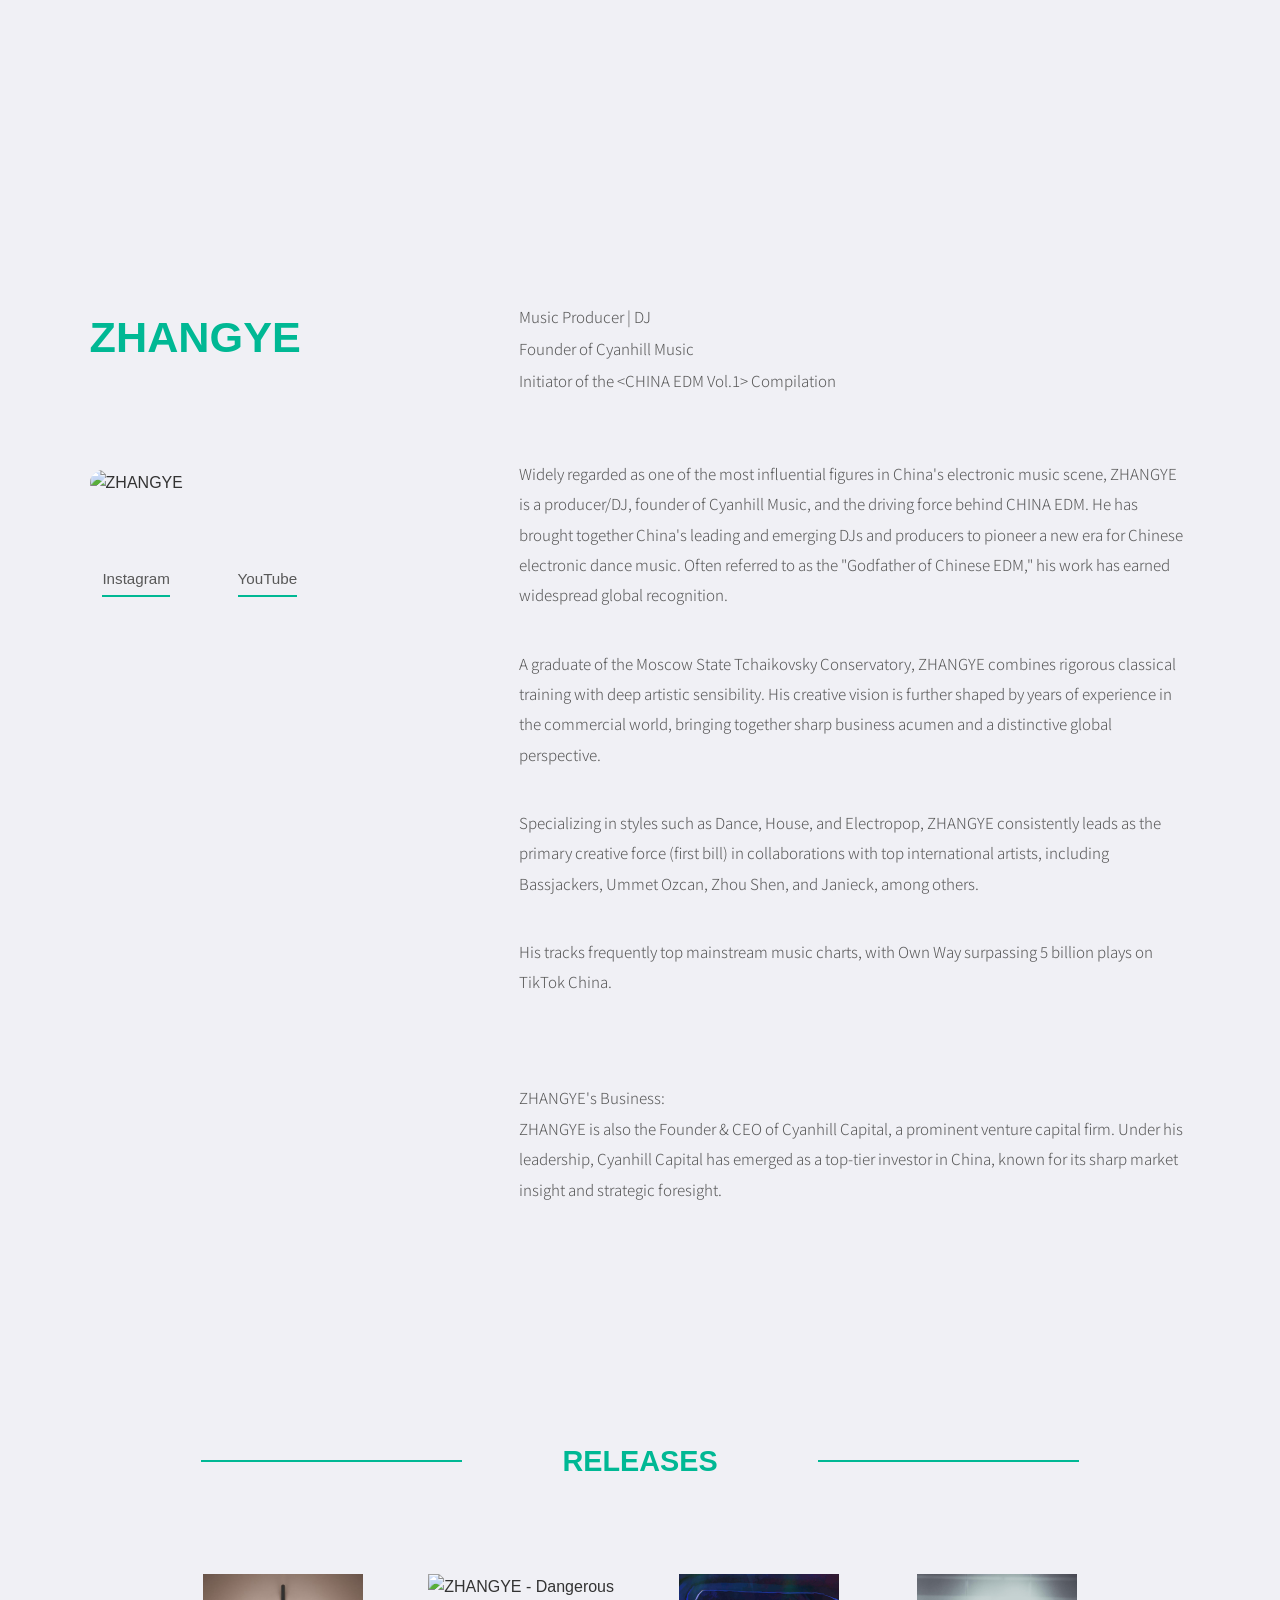
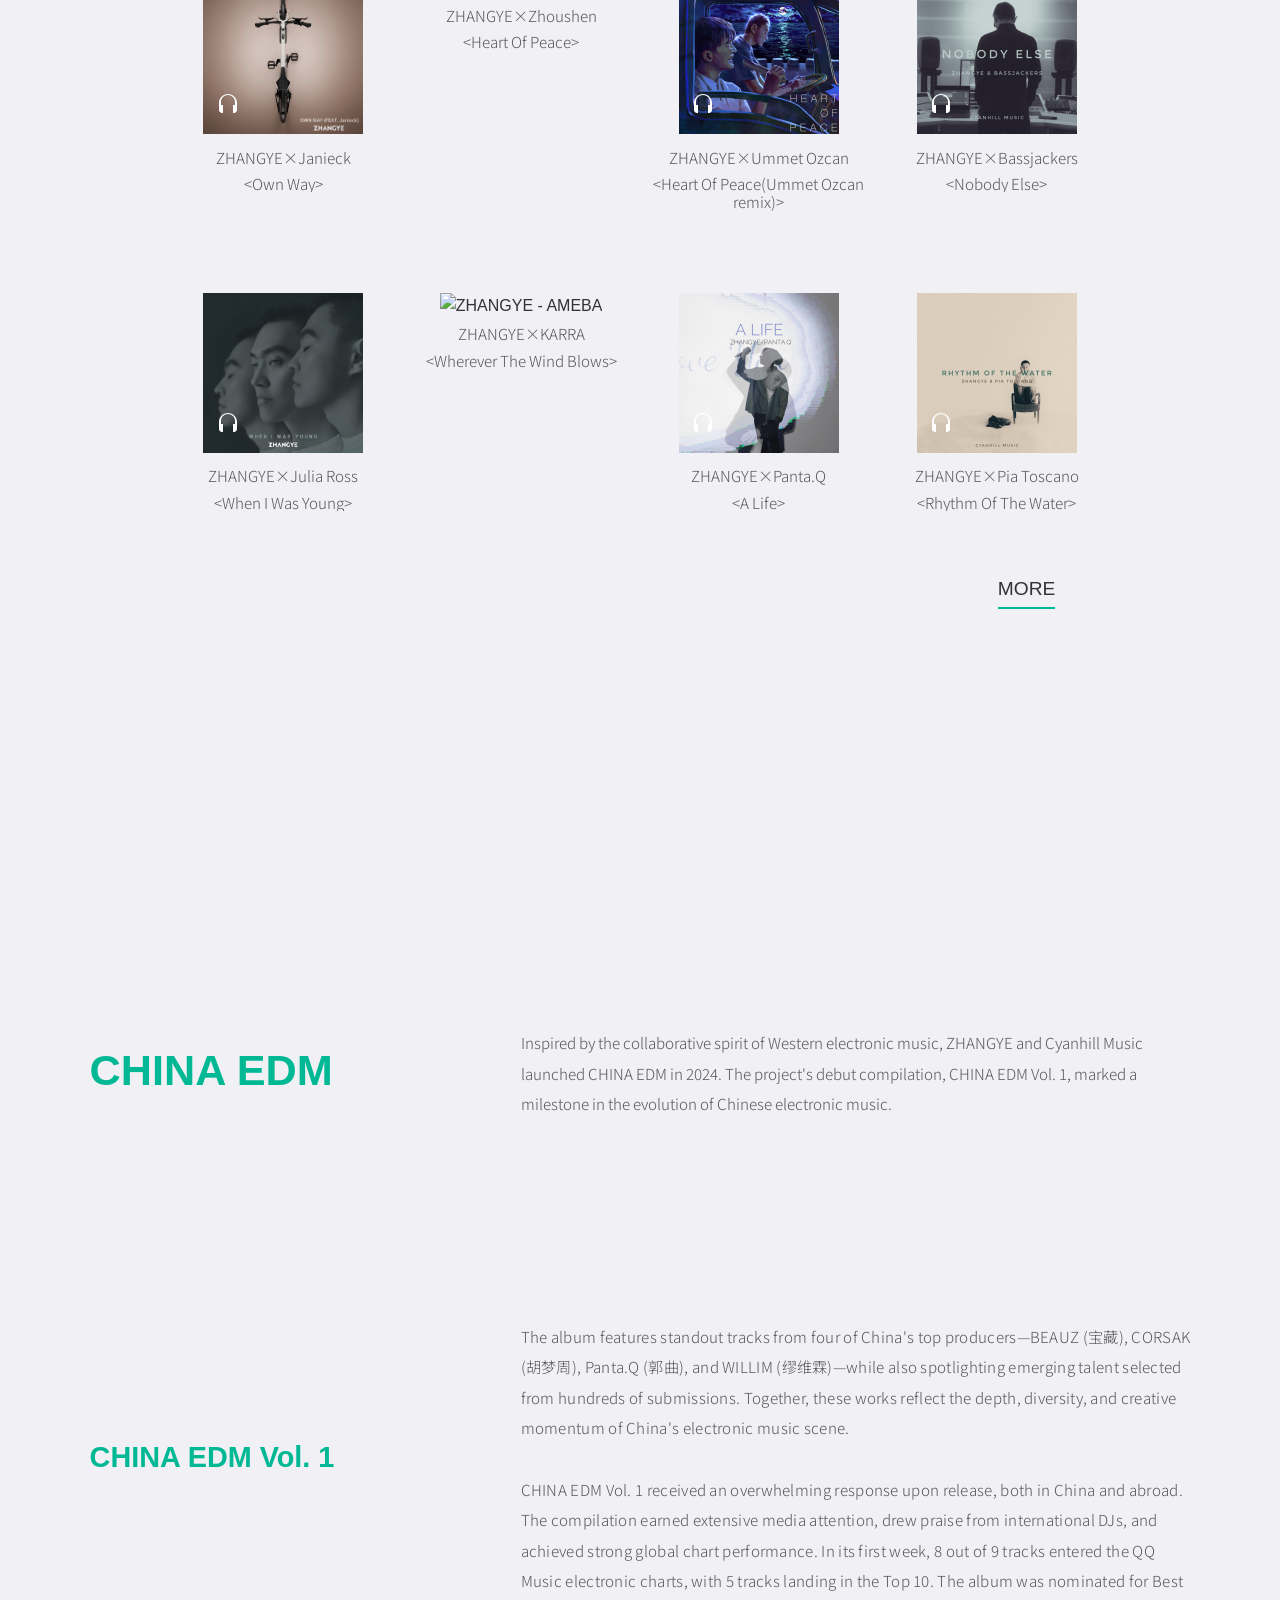
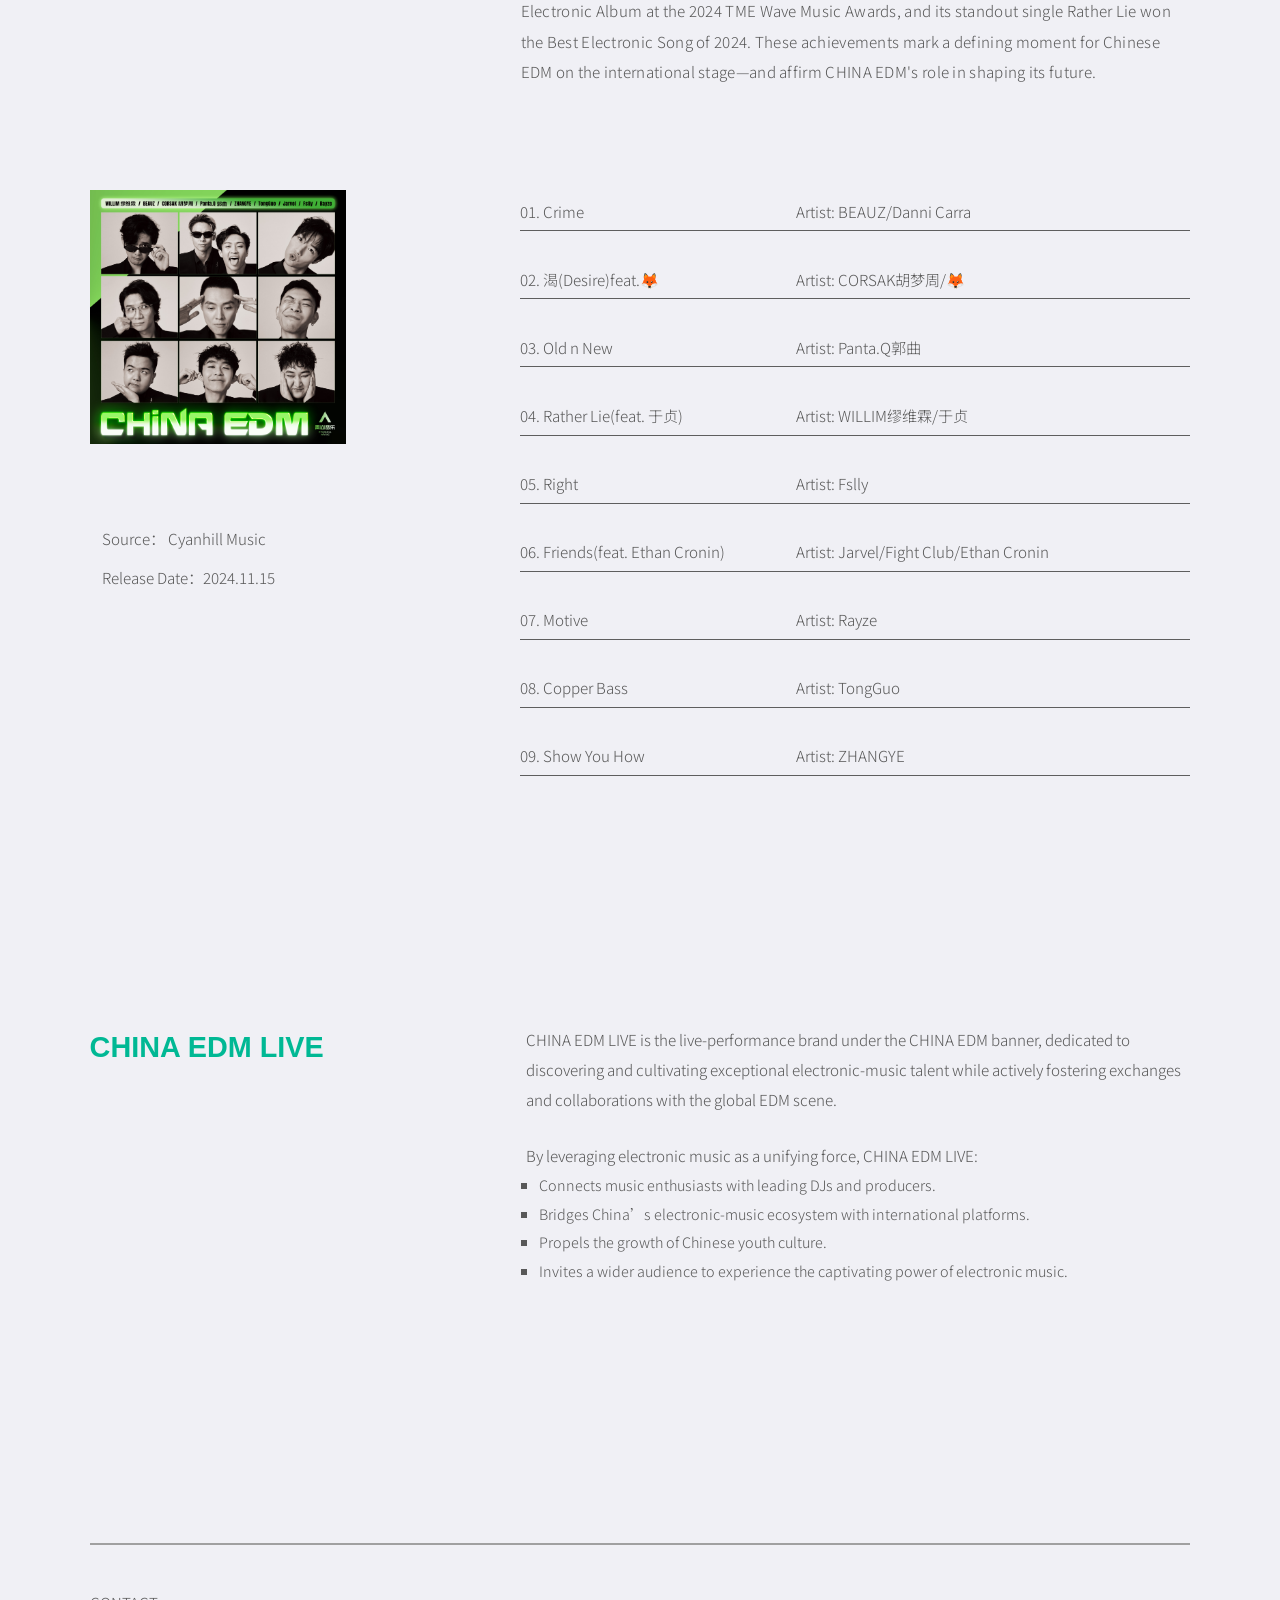
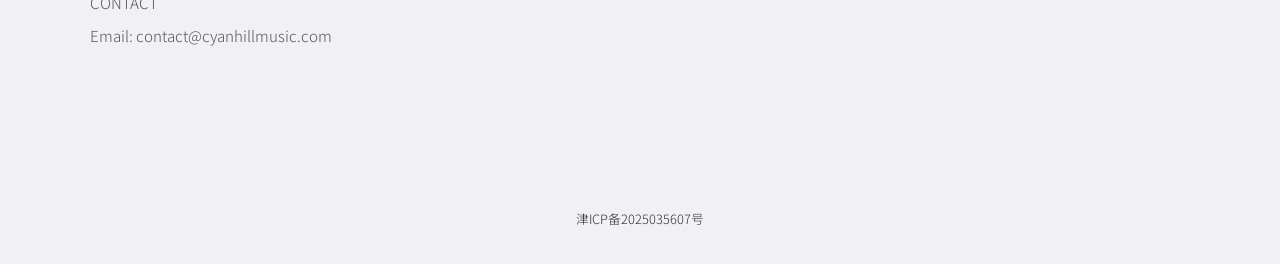
==== commit 6b915a3d: "Update based on feed back" ====
--- a/en.html
+++ b/en.html
@@ -529,13 +529,14 @@
                 </div>
                 <div class="china-edm-live-right">
                     <div class="live-description">
-                        <p>CHINA EDM LIVE is the live-performance brand under the CHINA EDM banner, dedicated to discovering and cultivating exceptional electronic-music talent while actively fostering exchanges and collaborations with the global EDM scene.</p>
+                        <p>CHINA EDM LIVE is the live-performance brand under the CHINA EDM banner, dedicated to discovering and cultivating exceptional electronic-music talent while actively fostering exchanges and collaborations with the global EDM scene.</p><br>
+
                         <p>By leveraging electronic music as a unifying force, CHINA EDM LIVE:</p>
                         <ul>
-                            <li>Connects music enthusiasts with leading DJs and producers.</li>
-                            <li>Bridges China’s electronic-music ecosystem with international platforms.</li>
-                            <li>Propels the growth of Chinese youth culture.</li>
-                            <li>Invites a wider audience to experience the captivating power of electronic music.</li>
+                            <li style="list-style-type: square;">Connects music enthusiasts with leading DJs and producers.</li>
+                            <li style="list-style-type: square;">Bridges China’s electronic-music ecosystem with international platforms.</li>
+                            <li style="list-style-type: square;">Propels the growth of Chinese youth culture.</li>
+                            <li style="list-style-type: square;">Invites a wider audience to experience the captivating power of electronic music.</li>
                         </ul>
 
                     </div>
--- a/styles.css
+++ b/styles.css
@@ -1401,13 +1401,13 @@
     margin: 0 auto; /* 居中显示 */
 }
 
- .china-edm-live-left .section-title {
-        font-size: 1.1rem !important;
-        font-family: 'Inter', 'Noto Sans SC', 'Source Han Sans SC', sans-serif !important;
-        font-weight: 700 !important;
-        letter-spacing: 0.01em !important;
-        text-shadow: 0.1px 0 0 currentColor, -0.1px 0 0 currentColor !important;
-        margin-bottom: 3vh;
+.china-edm-live-left .section-title {
+    font-size: 1.1rem !important;
+    font-family: 'Inter', 'Noto Sans SC', 'Source Han Sans SC', sans-serif !important;
+    font-weight: 700 !important;
+    letter-spacing: 0.01em !important;
+    text-shadow: 0.1px 0 0 currentColor, -0.1px 0 0 currentColor !important;
+    margin-bottom: 3vh;
     }
 
 /* 隐藏原有的china-edm-vol-content和album-section */
